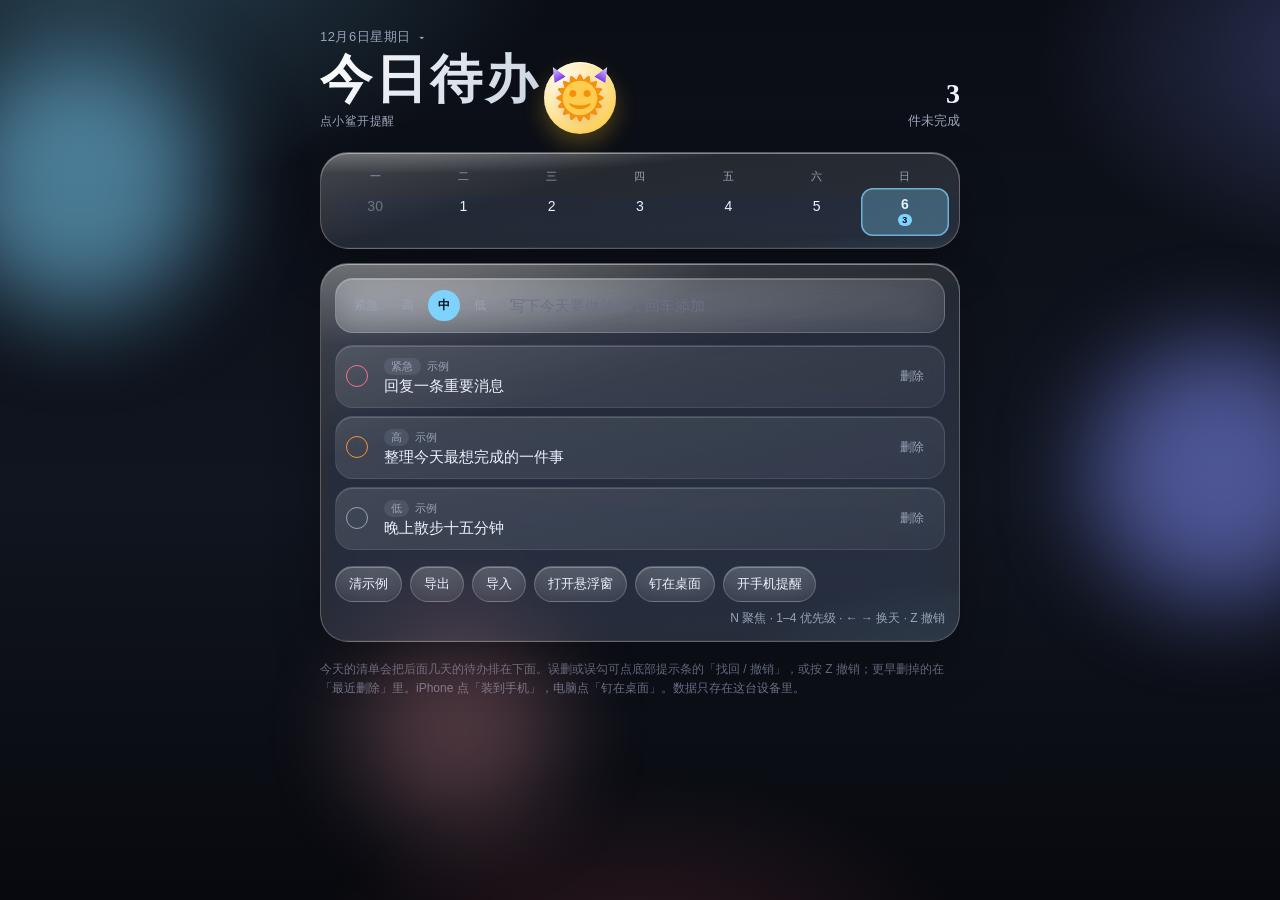
==== index.html @ f8269da3 "Keep the permission how-to alert on the remind button only. Tapping the pet should hop and cheer eve" ====
<!DOCTYPE html>
<html lang="zh-CN">
<head>
  <meta charset="UTF-8" />
  <meta name="viewport" content="width=device-width, initial-scale=1, viewport-fit=cover" />
  <meta name="theme-color" content="#0b0d12" />
  <meta name="color-scheme" content="dark" />
  <meta name="mobile-web-app-capable" content="yes" />
  <meta name="apple-mobile-web-app-capable" content="yes" />
  <meta name="apple-mobile-web-app-status-bar-style" content="black-translucent" />
  <meta name="apple-mobile-web-app-title" content="今日待办" />
  <title>今日待办</title>
  <link rel="manifest" href="manifest.json" />
  <link rel="icon" href="icon.svg" type="image/svg+xml" />
  <link rel="icon" href="icons/icon-192.png" type="image/png" sizes="192x192" />
  <link rel="apple-touch-icon" href="apple-touch-icon.png" sizes="180x180" />
  <link rel="stylesheet" href="styles.css" />
</head>
<body class="app">
  <svg class="lg-defs" aria-hidden="true" focusable="false">
    <filter id="liquid-glass" x="-10%" y="-10%" width="120%" height="120%" color-interpolation-filters="sRGB">
      <feGaussianBlur in="SourceGraphic" stdDeviation="1.1" result="blur" />
      <feTurbulence type="fractalNoise" baseFrequency="0.011 0.016" numOctaves="2" seed="4" result="noise" />
      <feDisplacementMap in="blur" in2="noise" scale="14" xChannelSelector="R" yChannelSelector="G" />
    </filter>
  </svg>
  <div class="orb orb-a"></div>
  <div class="orb orb-b"></div>
  <div class="orb orb-c"></div>
  <main class="app-wrap">
    <header class="hero">
      <div>
        <div class="kicker-row">
          <button type="button" class="kicker-btn" id="date-toggle" aria-expanded="true" aria-controls="cal-panel">
            <span id="date-line"></span>
            <span class="cal-chevron" aria-hidden="true">▾</span>
          </button>
          <button type="button" class="btn jump-today" id="jump-today" hidden>回到今天</button>
        </div>
        <div class="hero-brand">
          <h1>今日待办</h1>
          <div class="pet-line" id="pet-line"></div>
          <button type="button" class="lantern" id="lantern" data-mood="idle" aria-label="提醒小鲨">
            <span class="lantern-say" id="lantern-say" hidden></span>
            <span class="pet-orb" aria-hidden="true">
              <span class="pet-fin pet-fin-l"></span>
              <span class="pet-fin pet-fin-r"></span>
              <img class="lantern-img" id="lantern-img" src="icons/pet-idle.svg" width="48" height="48" alt="" />
            </span>
          </button>
        </div>
      </div>
      <div class="stat">
        <b id="count">0</b>
        <span id="stat-label">件未完成</span>
        <small class="overdue-hint" id="overdue-hint" hidden></small>
      </div>
    </header>

    <section class="cal-panel glass" id="cal-panel">
      <div class="cal-head" id="cal-head">
        <button type="button" class="cal-nav-btn" id="cal-prev" aria-label="上个月">‹</button>
        <button type="button" class="cal-title" id="cal-title"></button>
        <button type="button" class="cal-nav-btn" id="cal-next" aria-label="下个月">›</button>
      </div>
      <div class="cal-dows" id="cal-dows"></div>
      <div class="cal-grid" id="cal-grid"></div>
    </section>

    <section class="panel glass">
      <form class="add-row" id="add-form" autocomplete="off">
        <div class="prios" id="prios"></div>
        <input id="title-input" class="title-input" name="title" maxlength="120" enterkeyhint="done" autocapitalize="sentences" placeholder="写下今天要做的事，回车添加" />
      </form>
      <div class="list" id="list"></div>
      <div class="trash-box" id="trash-box" hidden></div>
      <div class="toolbar">
        <button type="button" class="btn" id="clear-samples" hidden>清示例</button>
        <button type="button" class="btn" id="trash-btn" hidden>最近删除</button>
        <button type="button" class="btn" id="export-btn">导出</button>
        <button type="button" class="btn" id="import-btn">导入</button>
        <input type="file" id="import-file" accept="application/json,.json" hidden />
        <button type="button" class="btn" id="overlay-btn">打开悬浮窗</button>
        <button type="button" class="btn" id="pin-btn">钉在桌面</button>
        <button type="button" class="btn" id="remind-btn">开手机提醒</button>
        <button type="button" class="btn" id="install-btn" hidden>装到手机</button>
        <span class="hint">N 聚焦 · 1–4 优先级 · ← → 换天 · Z 撤销</span>
      </div>
      <aside class="pin-help" id="pin-help" hidden>
        <div class="sec-label" id="pin-help-title">做成桌面小应用</div>
        <div id="pin-ios" hidden>
          <p>用 Safari 打开本页，就能装到 iPhone / iPad 主屏幕，之后像独立 App 一样用：没有地址栏，图标是今日待办，数据还在这台手机里。</p>
          <ol>
            <li>用 <b>Safari</b> 打开（不要用微信、钉钉里的内置浏览器）。</li>
            <li>点底部分享按钮 <b>□↑</b>。</li>
            <li>下滑找到 <b>添加到主屏幕</b>，名称保持「今日待办」，点添加。</li>
            <li>回主屏幕点新图标即可。以后改事项都在这个图标里，不必再打开浏览器。</li>
            <li>装好后再点「开手机提醒」，允许通知。小鲨会在傍晚、夜里或有逾期时催你，主屏幕图标也会标未完成件数。</li>
          </ol>
          <p>这不是 App Store 上架的原生应用。上架需要苹果开发者账号和 Xcode 打包，目前这套网页装到主屏幕已经能日常使用。</p>
        </div>
        <p id="pin-desk-lead">网页开出来的小窗去不掉系统白底和标题栏。Mac 要无边框、浮在最前，请用下面的悬浮窗应用。</p>
        <div id="pin-mac">
          <ol>
            <li><b>无边框悬浮窗：</b>下载 <a href="macos/JinriOverlay.zip">今日待办悬浮窗.app</a>（zip），解压后拖到「应用程序」或桌面，再拖进程序坞。不需要装 Chrome。这是系统窗口，没有红绿灯和浅色底框，并默认浮在其他软件上面。之前下过旧版的请删掉重下：旧版顶上有标题栏，新版顶上只有一排「置顶 导出 导入 关闭」。</li>
            <li>第一次打开若被系统拦下：macOS 15 及以上去「系统设置 → 隐私与安全性」，最下面点「仍要打开」；更早的系统按住 Control 点图标 →「打开」。</li>
            <li>退出：点窗上的「关闭」，或程序坞图标右键退出。按住顶部手柄或标题可拖动。取消置顶后再点一次「置顶」可重新钉住。</li>
            <li>这份清单存在本机悬浮窗里。若要和网页主页同一份：主页点「导出」，再在悬浮窗点「导入」。</li>
            <li>Chrome 安装为应用、或用下面命令，仍会带系统标题栏，只能当备用。</li>
          </ol>
        </div>
        <div id="pin-win">
          <ol>
            <li>点「打开悬浮窗」可先弹出小窗。</li>
            <li>或按 <code>Win + R</code>，粘贴下面命令，开成没有地址栏的应用窗。</li>
            <li>要一直置顶：安装 <a href="https://learn.microsoft.com/windows/powertoys/" target="_blank" rel="noreferrer">PowerToys</a>，点小窗后按 <code>Ctrl</code> + <code>Win</code> + <code>T</code>。</li>
          </ol>
        </div>
        <div class="pin-cmd">
          <code id="pin-cmd-text"></code>
          <button type="button" class="btn" id="pin-copy">复制命令</button>
        </div>
      </aside>
    </section>
    <p class="foot">今天的清单会把后面几天的待办排在下面。误删或误勾可点底部提示条的「找回 / 撤销」，或按 Z 撤销；更早删掉的在「最近删除」里。iPhone 点「装到手机」，电脑点「钉在桌面」。数据只存在这台设备里。</p>
  </main>
  <div class="toast" id="toast" hidden>
    <span id="toast-text"></span>
    <button type="button" class="btn" id="toast-undo">撤销</button>
  </div>
  <script src="app.js"></script>
  <script>
    const { PRIORITIES, WEEKDAYS } = Jinri;
    let addPriority = "medium";
    const savedView = sessionStorage.getItem("jinri-view-date");
    let viewDate = Jinri.isDateStr(savedView) ? savedView : Jinri.shanghaiDateStr();
    let cal = Jinri.yearMonth(viewDate);
    let calOpen = sessionStorage.getItem("jinri-cal-open") === "1";
    let trashOpen = false;
    let lastUndo = null;
    let toastTimer = 0;

    function prioButtons(root, current, onPick) {
      root.innerHTML = PRIORITIES.map((p) =>
        `<button type="button" class="prio-btn${p.id === current ? " on" : ""}" data-p="${p.id}">${p.label}</button>`
      ).join("");
      root.querySelectorAll(".prio-btn").forEach((btn) => {
        btn.addEventListener("click", () => onPick(btn.dataset.p));
      });
    }

    function escapeAttr(s) {
      return String(s).replace(/&/g, "&amp;").replace(/"/g, "&quot;").replace(/</g, "&lt;");
    }

    function emptyMsg(day, today) {
      if (day > today) return "这天还没事";
      if (day === today) return "今天很轻，先写下一件小事。";
      return "这天没有待办";
    }

    function itemHtml(t, showDate) {
      const dateTag = showDate ? `<span>${Jinri.formatShortDate(t.date)}</span>` : "";
      const extra = showDate && !t.done ? " overdue" : "";
      return `
        <article class="item${t.done ? " done" : ""}${extra}" data-p="${t.priority}" data-id="${t.id}">
          <button class="check" type="button" aria-label="完成" data-act="toggle">
            <svg viewBox="0 0 12 12" fill="none"><path d="M2 6.2l2.6 2.6L10 3.2" stroke="currentColor" stroke-width="1.8" stroke-linecap="round"/></svg>
          </button>
          <div class="mid">
            <div class="meta">
              <span class="tag">${Jinri.priorityLabel(t.priority)}</span>
              ${dateTag}
              ${t.sample ? `<span>示例</span>` : ""}
            </div>
            <input class="title" value="${escapeAttr(t.title)}" maxlength="120" ${t.done ? "readonly" : ""} />
          </div>
          <div class="side">
            <button class="ghost" type="button" data-act="del">删除</button>
          </div>
        </article>
      `;
    }

    function dayButton(cell, today, marks) {
      const mark = marks[cell.date];
      const cls = [
        "cal-day",
        cell.outside ? "out" : "",
        cell.date === today ? "today" : "",
        cell.date === viewDate ? "sel" : "",
      ].filter(Boolean).join(" ");
      let markHtml = `<span class="cal-mark" aria-hidden="true"></span>`;
      if (mark) {
        const n = mark.open || mark.total;
        markHtml = `<span class="cal-mark on${mark.open ? " open" : ""}">${n > 1 ? n : ""}</span>`;
      }
      return `<button type="button" class="${cls}" data-date="${cell.date}" aria-label="${cell.date}" aria-current="${cell.date === viewDate ? "date" : "false"}"><span class="cal-num">${cell.day}</span>${markHtml}</button>`;
    }

    function renderCalendar() {
      const today = Jinri.shanghaiDateStr();
      const marks = Jinri.taskMarks();
      document.getElementById("cal-head").hidden = !calOpen;
      document.getElementById("cal-title").textContent = Jinri.formatMonthTitle(cal.y, cal.m);
      document.getElementById("cal-dows").innerHTML = WEEKDAYS.map((w) => `<div class="cal-dow">${w}</div>`).join("");
      const cells = calOpen ? Jinri.monthCells(cal.y, cal.m) : Jinri.weekCells(viewDate);
      const grid = document.getElementById("cal-grid");
      grid.classList.toggle("week", !calOpen);
      grid.innerHTML = cells.map((cell) => dayButton(cell, today, marks)).join("");
    }

    function render() {
      const today = Jinri.shanghaiDateStr();
      const isToday = viewDate === today;
      document.getElementById("date-line").textContent = Jinri.formatHeaderDate(viewDate);
      document.getElementById("count").textContent = Jinri.unfinishedOnDate(viewDate);
      document.getElementById("jump-today").hidden = isToday;
      const overdueN = isToday ? Jinri.overdueTodos().length : 0;
      const hint = document.getElementById("overdue-hint");
      hint.hidden = !overdueN;
      hint.textContent = overdueN ? "另有" + overdueN + "件逾期" : "";
      document.getElementById("date-toggle").setAttribute("aria-expanded", calOpen ? "true" : "false");
      document.getElementById("date-toggle").classList.toggle("open", calOpen);
      document.getElementById("title-input").placeholder = isToday
        ? "写下今天要做的事，回车添加"
        : "写下这天要做的事，回车添加";
      prioButtons(document.getElementById("prios"), addPriority, (p) => {
        addPriority = p;
        render();
      });
      renderCalendar();

      const dayItems = Jinri.todosOnDate(viewDate, true);
      const overdue = isToday ? Jinri.overdueTodos() : [];
      const later = isToday ? Jinri.upcomingGroups() : [];
      const list = document.getElementById("list");
      let html = "";
      if (overdue.length) {
        html += `<div class="sec-label warn">逾期</div>`;
        html += overdue.map((t) => itemHtml(t, true)).join("");
        if (dayItems.length || later.length) html += `<div class="sec-label">今天</div>`;
      }
      if (!dayItems.length) {
        if (!overdue.length && !later.length) html += `<div class="empty">${emptyMsg(viewDate, today)}</div>`;
      } else {
        html += dayItems.map((t) => itemHtml(t, false)).join("");
      }
      if (later.length) {
        html += `<div class="sec-label">陆续</div>`;
        later.forEach((group) => {
          html += `<button type="button" class="sec-date" data-jump="${group.date}">${Jinri.formatShortDate(group.date)}</button>`;
          html += group.items.map((t) => itemHtml(t, false)).join("");
        });
      }
      list.innerHTML = html;
      document.getElementById("clear-samples").hidden = !Jinri.hasSamples();
      renderTrash();
      renderLantern();
    }

    function renderTrash() {
      const items = Jinri.trashList();
      document.getElementById("trash-btn").hidden = !items.length;
      const box = document.getElementById("trash-box");
      box.hidden = !trashOpen || !items.length;
      if (box.hidden) return;
      box.innerHTML = `<div class="sec-label">最近删除</div>` + items.map((t) => `
        <article class="item trash-item" data-id="${t.id}">
          <div class="mid">
            <div class="meta">
              <span class="tag">${Jinri.priorityLabel(t.priority)}</span>
              <span>${Jinri.formatShortDate(t.date)}</span>
            </div>
            <div class="title">${escapeAttr(t.title)}</div>
          </div>
          <div class="side">
            <button class="ghost" type="button" data-act="restore">恢复</button>
          </div>
        </article>
      `).join("");
    }

    function showUndo(kind, payload, message) {
      lastUndo = { kind, payload };
      const toast = document.getElementById("toast");
      document.getElementById("toast-text").textContent = message;
      document.getElementById("toast-undo").textContent = kind === "delete" ? "找回" : "撤销";
      toast.hidden = false;
      armToast();
    }

    function armToast() {
      clearTimeout(toastTimer);
      toastTimer = setTimeout(() => { document.getElementById("toast").hidden = true; }, 15000);
    }

    function runUndo() {
      if (!lastUndo) return;
      if (lastUndo.kind === "delete") Jinri.restoreTodo(lastUndo.payload);
      if (lastUndo.kind === "toggle") Jinri.toggleTodo(lastUndo.payload);
      lastUndo = null;
      document.getElementById("toast").hidden = true;
      render();
    }

    let pokeUntil = 0;

    function renderLantern() {
      const pet = Jinri.petSpeech();
      const el = document.getElementById("lantern");
      const say = document.getElementById("lantern-say");
      const poking = Date.now() < pokeUntil;
      el.dataset.mood = poking ? "poke" : pet.mood;
      const img = document.getElementById("lantern-img");
      const next = Jinri.petFaceSrc(poking ? "poke" : pet.mood);
      if (img.getAttribute("src") !== next) img.src = next;
      const show = poking || pet.mood === "dusk" || pet.mood === "night" || pet.mood === "overdue";
      say.hidden = !show;
      say.textContent = poking ? "加油！" : pet.text;
      el.setAttribute("aria-label", pet.speech);
      const line = document.getElementById("pet-line");
      const on = Jinri.remindOn();
      const bits = [];
      if (pet.streak) bits.push("连续" + pet.streak + "天");
      bits.push(on ? "小鲨会催手机" : "点小鲨开提醒");
      line.textContent = bits.join(" · ");
      document.getElementById("remind-btn").textContent = on ? "已开提醒" : "开手机提醒";
      syncAppBadge(pet);
      maybeSendNag();
    }

    function badgeCount() {
      return Jinri.nowUnfinishedCount() + Jinri.overdueTodos().length;
    }

    function syncAppBadge(pet) {
      if (!navigator.setAppBadge) return;
      const n = pet && pet.mood === "done" ? 0 : badgeCount();
      if (n > 0) navigator.setAppBadge(n);
      else if (navigator.clearAppBadge) navigator.clearAppBadge();
    }

    function maybeSendNag() {
      const payload = Jinri.maybeNag();
      if (!payload) return;
      if (navigator.serviceWorker && navigator.serviceWorker.controller) {
        navigator.serviceWorker.controller.postMessage(payload);
      } else if (typeof Notification !== "undefined" && Notification.permission === "granted") {
        try { new Notification(payload.title, { body: payload.body, tag: "jinri-pet" }); } catch (e) {}
      }
    }

    let remindPrompted = false;

    async function enablePetRemind(force) {
      if (typeof Notification === "undefined") {
        if (force) alert("这台设备不支持系统通知。小鲨仍会在页面里催你。");
        return;
      }
      let perm = Notification.permission;
      if (perm === "denied") {
        Jinri.setRemindOn(false);
        if (force) alert("没打开通知。请用 Safari 把本页装到主屏幕，再允许通知。小鲨在页面里还是会说话。");
        renderLantern();
        return;
      }
      if (perm !== "granted") {
        if (remindPrompted && !force) {
          renderLantern();
          return;
        }
        remindPrompted = true;
        perm = await Notification.requestPermission();
      }
      Jinri.setRemindOn(perm === "granted");
      if (perm !== "granted" && force) {
        alert("没打开通知。请用 Safari 把本页装到主屏幕，再允许通知。小鲨在页面里还是会说话。");
      }
      renderLantern();
    }

    function selectDate(date) {
      if (!Jinri.isDateStr(date)) return;
      viewDate = date;
      cal = Jinri.yearMonth(date);
      sessionStorage.setItem("jinri-view-date", viewDate);
      render();
    }

    function jumpToday() {
      selectDate(Jinri.shanghaiDateStr());
    }

    document.getElementById("date-toggle").addEventListener("click", () => {
      calOpen = !calOpen;
      sessionStorage.setItem("jinri-cal-open", calOpen ? "1" : "0");
      render();
    });
    document.getElementById("jump-today").addEventListener("click", jumpToday);
    document.getElementById("lantern").addEventListener("click", () => {
      const pet = Jinri.petSpeech();
      const el = document.getElementById("lantern");
      const say = document.getElementById("lantern-say");
      pokeUntil = Date.now() + 700;
      el.classList.add("is-poke");
      el.dataset.mood = "poke";
      document.getElementById("lantern-img").src = Jinri.petFaceSrc("poke");
      say.hidden = false;
      say.textContent = pet.mood === "done" ? pet.speech : "加油！";
      setTimeout(() => {
        el.classList.remove("is-poke");
        if (Date.now() >= pokeUntil) renderLantern();
      }, 700);
      if (pet.mood === "overdue" || pet.mood === "night" || pet.mood === "dusk") jumpToday();
      if (!Jinri.remindOn() && !remindPrompted) enablePetRemind();
    });
    document.getElementById("remind-btn").addEventListener("click", () => enablePetRemind(true));
    document.getElementById("cal-prev").addEventListener("click", () => {
      cal = Jinri.addMonths(cal.y, cal.m, -1);
      render();
    });
    document.getElementById("cal-next").addEventListener("click", () => {
      cal = Jinri.addMonths(cal.y, cal.m, 1);
      render();
    });
    document.getElementById("cal-title").addEventListener("click", () => {
      cal = Jinri.yearMonth(Jinri.shanghaiDateStr());
      render();
    });
    let touchX = null;
    const calPanel = document.getElementById("cal-panel");
    calPanel.addEventListener("touchstart", (e) => {
      touchX = e.changedTouches[0].clientX;
    }, { passive: true });
    calPanel.addEventListener("touchend", (e) => {
      if (touchX == null) return;
      const dx = e.changedTouches[0].clientX - touchX;
      touchX = null;
      if (Math.abs(dx) < 56) return;
      if (calOpen) {
        cal = Jinri.addMonths(cal.y, cal.m, dx < 0 ? 1 : -1);
        render();
      } else {
        selectDate(Jinri.addDays(viewDate, dx < 0 ? 7 : -7));
      }
    }, { passive: true });
    document.getElementById("cal-grid").addEventListener("click", (e) => {
      const btn = e.target.closest("[data-date]");
      if (btn) selectDate(btn.dataset.date);
    });

    document.getElementById("add-form").addEventListener("submit", (e) => {
      e.preventDefault();
      const input = document.getElementById("title-input");
      Jinri.addTodo(input.value, addPriority, viewDate);
      input.value = "";
      render();
    });

    document.getElementById("list").addEventListener("click", (e) => {
      const jump = e.target.closest("[data-jump]");
      if (jump) { selectDate(jump.dataset.jump); return; }
      const item = e.target.closest(".item");
      if (!item) return;
      const act = e.target.closest("[data-act]")?.dataset.act;
      if (act === "toggle") {
        const title = item.querySelector(".title")?.value || "";
        const turningDone = !item.classList.contains("done");
        Jinri.toggleTodo(item.dataset.id);
        if (turningDone) showUndo("toggle", item.dataset.id, "已完成「" + title + "」");
        render();
      }
      if (act === "del") {
        const title = item.querySelector(".title")?.value || "";
        Jinri.deleteTodo(item.dataset.id);
        showUndo("delete", item.dataset.id, "已删除「" + title + "」");
        render();
      }
    });
    document.getElementById("trash-box").addEventListener("click", (e) => {
      const item = e.target.closest(".item");
      if (!item) return;
      if (e.target.closest("[data-act]")?.dataset.act === "restore") {
        Jinri.restoreTodo(item.dataset.id);
        render();
      }
    });
    document.getElementById("trash-btn").addEventListener("click", () => {
      trashOpen = !trashOpen;
      renderTrash();
    });
    document.getElementById("toast-undo").addEventListener("click", runUndo);
    // 鼠标停在提示条上时不自动收起，移开后再重新计时。
    document.getElementById("toast").addEventListener("mouseenter", () => clearTimeout(toastTimer));
    document.getElementById("toast").addEventListener("mouseleave", armToast);

    document.getElementById("list").addEventListener("change", (e) => {
      if (!e.target.classList.contains("title")) return;
      const item = e.target.closest(".item");
      Jinri.editTitle(item.dataset.id, e.target.value);
      render();
    });

    document.getElementById("list").addEventListener("keydown", (e) => {
      if (e.target.classList.contains("title") && e.key === "Enter") {
        e.preventDefault();
        e.target.blur();
      }
    });

    document.getElementById("clear-samples").addEventListener("click", () => {
      Jinri.clearSamples();
      render();
    });

    document.getElementById("export-btn").addEventListener("click", () => {
      const blob = new Blob([Jinri.exportJson()], { type: "application/json" });
      const a = document.createElement("a");
      a.href = URL.createObjectURL(blob);
      a.download = "jinri-todos-" + Jinri.shanghaiDateStr() + ".json";
      a.click();
      URL.revokeObjectURL(a.href);
    });

    let overlayWin = null;
    async function openOverlayWindow() {
      if (window.documentPictureInPicture && documentPictureInPicture.window) return;
      if (overlayWin && !overlayWin.closed) {
        overlayWin.focus();
        return;
      }
      const url = new URL("overlay.html", location.href).href;
      if (window.documentPictureInPicture) {
        try {
          const pip = await documentPictureInPicture.requestWindow({ width: 400, height: 580 });
          pip.document.title = "今日待办";
          pip.document.documentElement.style.height = "100%";
          pip.document.body.style.cssText = "margin:0;height:100%;background:#0b0d12;overflow:hidden";
          const frame = pip.document.createElement("iframe");
          frame.src = url;
          frame.setAttribute("style", "border:0;width:100%;height:100%;display:block;background:#0b0d12");
          pip.document.body.appendChild(frame);
          return;
        } catch (err) {
          console.warn(err);
        }
      }
      overlayWin = window.open(
        url,
        "jinri-overlay",
        "popup=yes,width=400,height=580,left=72,top=72,resizable=yes,scrollbars=yes"
      );
      if (!overlayWin) {
        alert("浏览器拦住了小窗。请允许本站弹出窗口，或用 Chrome / Edge 再试。");
        return;
      }
      overlayWin.focus();
    }
    document.getElementById("overlay-btn").addEventListener("click", () => {
      openOverlayWindow();
    });
    const pinHelp = document.getElementById("pin-help");
    const pinCmd = document.getElementById("pin-cmd-text");
    const overlayUrl = new URL("overlay.html", location.href).href;
    const ua = navigator.userAgent || "";
    const isIOS = /iPhone|iPad|iPod/.test(ua) || (navigator.platform === "MacIntel" && navigator.maxTouchPoints > 1);
    const isMac = /Mac/.test(navigator.platform + ua) && !isIOS;
    const isStandalone = window.matchMedia("(display-mode: standalone)").matches || !!navigator.standalone;
    if (isIOS) document.body.classList.add("is-ios");
    if (isStandalone) document.body.classList.add("is-standalone");
    document.getElementById("overlay-btn").hidden = isIOS;
    document.getElementById("pin-btn").hidden = isIOS;
    document.getElementById("install-btn").hidden = !isIOS || isStandalone;
    document.getElementById("pin-ios").hidden = !isIOS;
    document.getElementById("pin-desk-lead").hidden = isIOS;
    document.getElementById("pin-mac").hidden = !isMac;
    document.getElementById("pin-win").hidden = isIOS || isMac;
    document.querySelector(".pin-cmd").hidden = isIOS;
    document.getElementById("pin-help-title").textContent = isIOS ? "装到 iPhone 主屏幕" : "做成桌面小应用";
    pinCmd.textContent = isMac
      ? "\"/Applications/Google Chrome.app/Contents/MacOS/Google Chrome\" --app=\"" + overlayUrl + "\""
      : "chrome --app=" + overlayUrl;
    function toggleHelp() {
      pinHelp.hidden = !pinHelp.hidden;
    }
    document.getElementById("pin-btn").addEventListener("click", toggleHelp);
    document.getElementById("install-btn").addEventListener("click", toggleHelp);
    document.getElementById("pin-copy").addEventListener("click", async () => {
      const text = pinCmd.textContent;
      try {
        await navigator.clipboard.writeText(text);
        document.getElementById("pin-copy").textContent = "已复制";
        setTimeout(() => { document.getElementById("pin-copy").textContent = "复制命令"; }, 1600);
      } catch {
        prompt("复制这行：", text);
      }
    });

    document.getElementById("import-btn").addEventListener("click", () => {
      document.getElementById("import-file").click();
    });
    document.getElementById("import-file").addEventListener("change", async (e) => {
      const file = e.target.files[0];
      if (!file) return;
      try {
        Jinri.importJson(await file.text());
        render();
      } catch {
        alert("导入失败，请检查 JSON 文件。");
      }
      e.target.value = "";
    });

    document.addEventListener("keydown", (e) => {
      const tag = (e.target.tagName || "").toLowerCase();
      const typing = tag === "input" || tag === "textarea";
      if (e.key === "n" && !typing) {
        e.preventDefault();
        document.getElementById("title-input").focus();
      }
      if (["1", "2", "3", "4"].includes(e.key) && !typing) {
        addPriority = PRIORITIES[Number(e.key) - 1].id;
        render();
      }
      if ((e.key === "ArrowLeft" || e.key === "ArrowRight") && !typing) {
        e.preventDefault();
        selectDate(Jinri.addDays(viewDate, e.key === "ArrowRight" ? 1 : -1));
      }
      if ((e.key === "z" || e.key === "Z") && !typing && !e.ctrlKey && !e.metaKey) {
        e.preventDefault();
        runUndo();
      }
    });

    window.addEventListener("storage", (e) => {
      if (e.key === Jinri.STORAGE_KEY) render();
    });
    render();
    setInterval(renderLantern, 60000);
    document.addEventListener("visibilitychange", () => {
      if (document.visibilityState === "visible") renderLantern();
    });
    if ("serviceWorker" in navigator) {
      navigator.serviceWorker.register("./sw.js");
    }
  </script>
</body>
</html>
---- styles.css ----
:root {
  --bg: #07080c;
  --bg-2: #10131b;
  --ink: #eef2ff;
  --muted: #9aa3b8;
  --glass: rgba(255, 255, 255, 0.07);
  --glass-2: rgba(255, 255, 255, 0.06);
  --glass-tint: rgba(186, 214, 255, 0.07);
  --line: rgba(255, 255, 255, 0.22);
  --urgent: #fb7185;
  --high: #fb923c;
  --medium: #7dd3fc;
  --low: #94a3b8;
  --ok: #34d399;
  --shadow: 0 20px 48px rgba(0, 0, 0, 0.28);
  --radius: 28px;
  --lg-blur: 32px;
  --lg-sat: 1.85;
  --font: "Iowan Old Style", "Palatino Linotype", Palatino, "Songti SC", "Source Han Serif SC", "Noto Serif SC", serif;
  --ui: "Avenir Next", "PingFang SC", "Hiragino Sans GB", "Noto Sans SC", "Microsoft YaHei", sans-serif;
  --heiti: "PingFang SC", "Hiragino Sans GB", "Heiti SC", "STHeiti", "Source Han Sans SC", "Noto Sans SC", "Microsoft YaHei", sans-serif;
}

* { box-sizing: border-box; }
html, body { margin: 0; padding: 0; }
html { -webkit-text-size-adjust: 100%; }
button, input { font: inherit; }
button, a, .cal-day, .prio-btn, .check { -webkit-tap-highlight-color: transparent; }

body.app {
  min-height: 100dvh;
  min-height: 100svh;
  color: var(--ink);
  font-family: var(--ui);
  padding-top: env(safe-area-inset-top);
  padding-left: env(safe-area-inset-left);
  padding-right: env(safe-area-inset-right);
  background:
    radial-gradient(900px 500px at 8% -8%, rgba(125, 211, 252, 0.28), transparent 52%),
    radial-gradient(720px 440px at 108% 6%, rgba(129, 140, 248, 0.3), transparent 48%),
    radial-gradient(640px 380px at 50% 108%, rgba(251, 113, 133, 0.16), transparent 52%),
    linear-gradient(180deg, #0a0d14, #10151f 55%, #08090e);
}

.app-wrap {
  width: min(640px, calc(100% - 28px));
  margin: 0 auto;
  padding: 28px 0 calc(80px + env(safe-area-inset-bottom));
}

.orb {
  position: fixed;
  inset: auto;
  width: 260px;
  height: 260px;
  border-radius: 50%;
  filter: blur(48px);
  pointer-events: none;
  z-index: 0;
  opacity: 0.55;
}
.orb-a { top: 6%; left: -50px; background: #7dd3fc; }
.orb-b { top: 38%; right: -70px; background: #818cf8; }
.orb-c { bottom: 8%; left: 28%; width: 200px; height: 200px; background: #fda4af; opacity: 0.28; }

.lg-defs {
  position: absolute;
  width: 0;
  height: 0;
  overflow: hidden;
}

.glass {
  position: relative;
  z-index: 1;
  overflow: hidden;
  isolation: isolate;
  background:
    linear-gradient(165deg, rgba(255, 255, 255, 0.18) 0%, rgba(255, 255, 255, 0.04) 36%, var(--glass-tint) 100%),
    var(--glass);
  border: 1px solid var(--line);
  box-shadow:
    inset 0 1px 0 rgba(255, 255, 255, 0.42),
    inset 0 -1px 0 rgba(255, 255, 255, 0.05),
    var(--shadow);
  backdrop-filter: blur(var(--lg-blur)) saturate(var(--lg-sat));
  -webkit-backdrop-filter: blur(var(--lg-blur)) saturate(var(--lg-sat));
}
.glass::before {
  content: "";
  position: absolute;
  inset: 0;
  border-radius: inherit;
  pointer-events: none;
  background:
    radial-gradient(120% 70% at 12% -10%, rgba(255, 255, 255, 0.34), transparent 46%),
    radial-gradient(70% 50% at 100% 110%, rgba(125, 211, 252, 0.1), transparent 55%);
}
@supports (backdrop-filter: url(#liquid-glass)) {
  .glass {
    backdrop-filter: blur(22px) saturate(var(--lg-sat)) url(#liquid-glass);
  }
}

.hero {
  display: flex;
  align-items: flex-end;
  justify-content: space-between;
  gap: 16px;
  margin-bottom: 22px;
}
.kicker-row {
  display: flex;
  align-items: center;
  gap: 10px;
  flex-wrap: wrap;
}
.kicker-btn {
  border: 0;
  background: transparent;
  color: var(--muted);
  padding: 0;
  cursor: pointer;
  font-size: 13px;
  letter-spacing: 0.04em;
  display: inline-flex;
  align-items: center;
  gap: 8px;
}
.kicker-btn:hover { color: var(--ink); }
.cal-chevron {
  letter-spacing: 0;
  font-size: 11px;
  transition: transform .18s ease;
}
.kicker-btn.open .cal-chevron { transform: rotate(180deg); }
.jump-today {
  letter-spacing: 0;
  padding: 6px 11px;
  font-size: 12px;
}
.hero-brand {
  position: relative;
  display: inline-block;
  padding-right: 72px;
}
.pet-line {
  margin-top: 6px;
  color: var(--muted);
  font-size: 12px;
  letter-spacing: 0.04em;
}
h1 {
  font-family: var(--heiti);
  font-weight: 800;
  font-size: clamp(34px, 8vw, 52px);
  margin: 6px 0 0;
  letter-spacing: 0.06em;
  line-height: 1.05;
  background: linear-gradient(120deg, #f8fafc 10%, #e2e8f0 48%, #cbd5e1);
  -webkit-background-clip: text;
  background-clip: text;
  color: transparent;
}
.stat {
  text-align: right;
  color: var(--muted);
  font-size: 13px;
}
.stat b {
  display: block;
  color: var(--ink);
  font-size: 28px;
  font-family: var(--font);
  line-height: 1;
  margin-bottom: 4px;
}
.overdue-hint {
  display: block;
  margin-top: 4px;
  color: var(--urgent);
  font-size: 11px;
}

.lantern {
  position: absolute;
  right: -4px;
  bottom: -6px;
  width: 72px;
  height: 76px;
  padding: 0;
  border: 0;
  background: transparent;
  cursor: pointer;
  z-index: 0;
}
.pet-orb {
  position: relative;
  display: flex;
  align-items: center;
  justify-content: center;
  width: 72px;
  height: 72px;
  border-radius: 50%;
  background:
    radial-gradient(circle at 32% 28%, #fffdf6 0%, #ffe8a3 46%, #fbbf24 100%);
  box-shadow:
    0 10px 22px rgba(251, 191, 36, 0.28),
    inset 0 1px 0 rgba(255, 255, 255, 0.75);
  animation: pet-bounce 2.8s ease-in-out infinite;
}
.pet-fin {
  position: absolute;
  top: 4px;
  width: 13px;
  height: 15px;
  background: linear-gradient(180deg, #ddd6fe, #7c3aed);
  clip-path: polygon(50% 0, 100% 100%, 0 100%);
  z-index: 0;
}
.pet-fin-l { left: 6px; transform: rotate(-30deg); }
.pet-fin-r { right: 6px; transform: rotate(30deg); }
.lantern-img {
  position: relative;
  z-index: 1;
  width: 48px;
  height: 48px;
  display: block;
  object-fit: contain;
  filter: drop-shadow(0 2px 4px rgba(120, 53, 15, 0.18));
}
.lantern-say {
  position: absolute;
  top: -18px;
  right: 10px;
  white-space: nowrap;
  font-size: 11px;
  font-family: var(--heiti);
  color: #fff7ed;
  background: rgba(251, 113, 133, 0.92);
  border-radius: 999px;
  padding: 3px 8px;
  pointer-events: none;
  box-shadow: 0 6px 16px rgba(0,0,0,0.25);
}
.lantern[data-mood="dusk"] .pet-orb {
  background: radial-gradient(circle at 32% 28%, #fff7ed 0%, #fdba74 58%, #fb923c 100%);
  animation-duration: 2.2s;
}
.lantern[data-mood="night"] .pet-orb {
  background: radial-gradient(circle at 32% 28%, #eef2ff 0%, #c4b5fd 55%, #818cf8 100%);
  box-shadow: 0 10px 22px rgba(129, 140, 248, 0.32), inset 0 1px 0 rgba(255, 255, 255, 0.7);
}
.lantern[data-mood="overdue"] .pet-orb {
  background: radial-gradient(circle at 32% 28%, #fff1f2 0%, #fda4af 55%, #fb7185 100%);
  animation: pet-bounce 1.4s ease-in-out infinite, lantern-alert 1.5s ease-in-out infinite;
}
.lantern[data-mood="done"] .pet-orb {
  background: radial-gradient(circle at 32% 28%, #ecfdf5 0%, #6ee7b7 55%, #34d399 100%);
  animation-duration: 3.6s;
}
.lantern[data-mood="poke"] .pet-orb,
.lantern.is-poke .pet-orb {
  background: radial-gradient(circle at 32% 28%, #fff7ed 0%, #fde68a 50%, #f59e0b 100%);
  animation: pet-hop 0.5s ease;
}
.lantern[data-mood="done"] .lantern-say { background: rgba(52, 211, 153, 0.9); color: #052e1c; }
.lantern[data-mood="night"] .lantern-say,
.lantern[data-mood="overdue"] .lantern-say { animation: lantern-pop 1.8s ease-in-out infinite; }

@keyframes pet-bounce {
  0%, 100% { transform: translateY(0); }
  50% { transform: translateY(-6px); }
}
@keyframes pet-hop {
  0%, 100% { transform: translateY(0) scale(1); }
  35% { transform: translateY(-11px) scale(1.08); }
}
@keyframes lantern-sway {
  0%, 100% { transform: rotate(-6deg); }
  50% { transform: rotate(7deg); }
}
@keyframes lantern-breathe {
  0%, 100% { opacity: 0.45; transform: scale(0.92); }
  50% { opacity: 0.85; transform: scale(1.08); }
}
@keyframes lantern-flicker {
  0%, 100% { opacity: 0.25; }
  40% { opacity: 0.5; }
  70% { opacity: 0.2; }
}
@keyframes lantern-alert {
  0%, 100% { filter: drop-shadow(0 0 4px rgba(251,113,133,0.2)); }
  50% { filter: drop-shadow(0 0 12px rgba(251,113,133,0.85)); }
}
@keyframes lantern-pop {
  0%, 100% { transform: translateY(0); }
  50% { transform: translateY(-3px); }
}

@media (prefers-reduced-motion: reduce) {
  .pet-orb, .lantern-img, .lantern-say { animation: none !important; }
}

.panel {
  border-radius: var(--radius);
  padding: 14px;
}

.cal-panel {
  border-radius: var(--radius);
  padding: 10px 10px 12px;
  margin-bottom: 14px;
  touch-action: pan-y;
}
.cal-head {
  display: flex;
  align-items: center;
  justify-content: space-between;
  gap: 8px;
  margin-bottom: 6px;
}
.cal-title {
  font-family: var(--font);
  font-size: 18px;
  letter-spacing: -0.02em;
  border: 0;
  background: transparent;
  color: var(--ink);
  cursor: pointer;
  padding: 4px 8px;
  border-radius: 10px;
}
.cal-title:hover { background: rgba(255,255,255,0.05); }
.cal-nav-btn {
  width: 42px;
  height: 42px;
  border: 1px solid rgba(255, 255, 255, 0.18);
  background: linear-gradient(180deg, rgba(255, 255, 255, 0.16), rgba(255, 255, 255, 0.04));
  color: var(--ink);
  border-radius: 16px;
  cursor: pointer;
  font-size: 22px;
  line-height: 1;
  box-shadow: inset 0 1px 0 rgba(255, 255, 255, 0.28);
}
.cal-nav-btn:hover { background: rgba(255,255,255,0.08); }
.cal-dows, .cal-grid {
  display: grid;
  grid-template-columns: repeat(7, minmax(0, 1fr));
}
.cal-dow {
  text-align: center;
  font-size: 11px;
  color: var(--muted);
  padding: 6px 0 4px;
}
.cal-grid.week .cal-day { min-height: 48px; }
.cal-day {
  appearance: none;
  border: 0;
  background: transparent;
  color: var(--ink);
  min-height: 42px;
  border-radius: 12px;
  display: flex;
  flex-direction: column;
  align-items: center;
  justify-content: center;
  gap: 3px;
  cursor: pointer;
  padding: 4px 0 5px;
  touch-action: manipulation;
}
.cal-day:hover { background: rgba(255,255,255,0.05); }
.cal-day.out { opacity: 0.34; }
.cal-day.today { box-shadow: inset 0 0 0 1.5px rgba(125, 211, 252, 0.72); }
.cal-day.sel {
  background: rgba(125, 211, 252, 0.2);
  color: #e0f2fe;
  font-weight: 700;
}
.cal-day.sel.today { background: rgba(125, 211, 252, 0.3); }
.cal-num { font-size: 14px; line-height: 1; }
.cal-mark {
  min-height: 8px;
  min-width: 8px;
  display: block;
}
.cal-mark.on {
  min-width: 8px;
  height: 8px;
  border-radius: 99px;
  background: rgba(186, 230, 253, 0.55);
  color: #081018;
  font-size: 8px;
  line-height: 8px;
  text-align: center;
  padding: 0 3px;
  box-sizing: border-box;
}
.cal-mark.on.open { background: #7dd3fc; }
.cal-mark.on.open:not(:empty) {
  min-width: 14px;
  height: 12px;
  line-height: 12px;
  font-size: 9px;
  font-weight: 700;
}

.sec-label {
  font-size: 11px;
  letter-spacing: 0.18em;
  color: var(--muted);
  padding: 10px 4px 2px;
}
.sec-label.warn { color: var(--urgent); }
.sec-date {
  appearance: none;
  border: 0;
  background: transparent;
  display: block;
  width: 100%;
  text-align: left;
  font-size: 12px;
  color: var(--medium);
  padding: 8px 4px 0;
  font-family: var(--heiti);
  cursor: pointer;
}
.sec-date:hover { color: var(--ink); }
.item.overdue {
  background: rgba(251, 113, 133, 0.06);
  border-color: rgba(251, 113, 133, 0.16);
}

.add-row {
  display: flex;
  gap: 8px;
  align-items: center;
  padding: 8px;
  border-radius: 18px;
  background:
    linear-gradient(165deg, rgba(255, 255, 255, 0.14), rgba(255, 255, 255, 0.03)),
    var(--glass-2);
  border: 1px solid rgba(255, 255, 255, 0.16);
  box-shadow: inset 0 1px 0 rgba(255, 255, 255, 0.22);
  backdrop-filter: blur(18px) saturate(1.5);
  -webkit-backdrop-filter: blur(18px) saturate(1.5);
}
.prios {
  display: flex;
  gap: 4px;
  flex-shrink: 0;
}
.prio-btn {
  border: 0;
  background: transparent;
  color: var(--muted);
  border-radius: 999px;
  padding: 7px 10px;
  cursor: pointer;
  font-size: 12px;
}
.prio-btn.on { color: #081018; font-weight: 700; }
.prio-btn[data-p="urgent"].on { background: var(--urgent); }
.prio-btn[data-p="high"].on { background: var(--high); }
.prio-btn[data-p="medium"].on { background: var(--medium); }
.prio-btn[data-p="low"].on { background: #64748b; color: #f8fafc; }
#title-input, .title-input {
  flex: 1;
  min-width: 0;
  border: 0;
  background: transparent;
  color: var(--ink);
  outline: none;
  padding: 10px 6px;
  font-size: 15px;
}
#title-input::placeholder { color: #6b7288; }

.list { margin-top: 12px; display: flex; flex-direction: column; gap: 8px; }

.item {
  display: grid;
  grid-template-columns: 28px 1fr auto;
  gap: 10px;
  align-items: center;
  padding: 12px 12px 12px 10px;
  border-radius: 18px;
  background:
    linear-gradient(165deg, rgba(255, 255, 255, 0.1), rgba(255, 255, 255, 0.02)),
    rgba(255, 255, 255, 0.03);
  border: 1px solid rgba(255, 255, 255, 0.08);
  box-shadow: inset 0 1px 0 rgba(255, 255, 255, 0.16);
  transition: background .2s, border-color .2s, opacity .2s;
}
.item:hover { border-color: rgba(255, 255, 255, 0.2); background: rgba(255, 255, 255, 0.07); }
.item.done { opacity: 0.48; }
.item.done .title { text-decoration: line-through; }

.check {
  width: 22px;
  height: 22px;
  border-radius: 50%;
  border: 1.5px solid currentColor;
  background: transparent;
  color: inherit;
  cursor: pointer;
  display: grid;
  place-items: center;
  padding: 0;
}
.item[data-p="urgent"] { color: var(--urgent); }
.item[data-p="high"] { color: var(--high); }
.item[data-p="medium"] { color: var(--medium); }
.item[data-p="low"] { color: var(--low); }
.check svg { width: 12px; height: 12px; opacity: 0; }
.item.done .check { background: currentColor; }
.item.done .check svg { opacity: 1; color: #081018; }

.mid { min-width: 0; color: var(--ink); }
.meta {
  display: flex;
  gap: 6px;
  align-items: center;
  font-size: 11px;
  color: var(--muted);
  margin-bottom: 3px;
}
.tag {
  display: inline-flex;
  align-items: center;
  padding: 1px 7px;
  border-radius: 999px;
  font-size: 11px;
  letter-spacing: 0.04em;
  background: color-mix(in srgb, currentColor 16%, transparent);
  color: inherit;
}
.title {
  display: block;
  width: 100%;
  border: 0;
  background: transparent;
  color: var(--ink);
  font-size: 15px;
  padding: 0;
  outline: none;
  cursor: text;
}
.side {
  display: flex;
  align-items: center;
  gap: 4px;
}
.ghost {
  border: 0;
  background: transparent;
  color: var(--muted);
  cursor: pointer;
  border-radius: 10px;
  padding: 6px 8px;
  font-size: 12px;
}
.ghost:hover { color: var(--ink); background: rgba(255,255,255,0.06); }

.toolbar {
  display: flex;
  flex-wrap: wrap;
  gap: 8px;
  margin-top: 16px;
  align-items: center;
}
.btn {
  border: 1px solid rgba(255, 255, 255, 0.18);
  background:
    linear-gradient(180deg, rgba(255, 255, 255, 0.16), rgba(255, 255, 255, 0.04));
  color: var(--ink);
  border-radius: 999px;
  padding: 8px 13px;
  cursor: pointer;
  font-size: 13px;
  text-decoration: none;
  display: inline-flex;
  align-items: center;
  gap: 6px;
  box-shadow: inset 0 1px 0 rgba(255, 255, 255, 0.28);
  backdrop-filter: blur(16px) saturate(1.5);
  -webkit-backdrop-filter: blur(16px) saturate(1.5);
}
.btn:hover { background: linear-gradient(180deg, rgba(255, 255, 255, 0.22), rgba(255, 255, 255, 0.07)); }
[hidden] { display: none !important; }
.hint { margin-left: auto; color: var(--muted); font-size: 12px; }

.empty {
  text-align: center;
  color: var(--muted);
  padding: 36px 10px 24px;
  font-family: var(--font);
  font-size: 18px;
}

.trash-box {
  margin-top: 12px;
  padding-top: 4px;
  border-top: 1px dashed var(--line);
}
.trash-item { opacity: 0.78; }
.toast {
  position: fixed;
  left: 50%;
  bottom: calc(22px + env(safe-area-inset-bottom));
  transform: translateX(-50%);
  z-index: 20;
  display: flex;
  align-items: center;
  gap: 10px;
  max-width: calc(100% - 28px);
  padding: 10px 12px 10px 16px;
  border-radius: 999px;
  background:
    linear-gradient(165deg, rgba(255, 255, 255, 0.2), rgba(18, 22, 32, 0.42));
  border: 1px solid rgba(255, 255, 255, 0.24);
  box-shadow:
    inset 0 1px 0 rgba(255, 255, 255, 0.4),
    var(--shadow);
  backdrop-filter: blur(28px) saturate(1.8);
  -webkit-backdrop-filter: blur(28px) saturate(1.8);
  color: var(--ink);
  font-size: 13px;
}
.toast[hidden] { display: none !important; }

.pin-help {
  margin-top: 14px;
  padding: 12px 14px 14px;
  border-radius: 16px;
  background: rgba(255,255,255,0.03);
  border: 1px solid var(--line);
  color: var(--muted);
  font-size: 13px;
  line-height: 1.65;
}
.pin-help p { margin: 8px 0 10px; }
.pin-help ol { margin: 0; padding-left: 18px; }
.pin-help li { margin: 6px 0; }
.pin-help a { color: var(--medium); }
.pin-help code {
  font-size: 12px;
  color: #e2e8f0;
  background: rgba(0,0,0,0.28);
  padding: 1px 6px;
  border-radius: 6px;
}
.pin-cmd {
  display: flex;
  flex-wrap: wrap;
  gap: 8px;
  align-items: center;
  margin-top: 12px;
}
.pin-cmd code {
  flex: 1;
  min-width: 0;
  display: block;
  padding: 8px 10px;
  overflow-x: auto;
  white-space: nowrap;
}

.foot {
  margin-top: 18px;
  color: #6b7288;
  font-size: 12px;
  line-height: 1.6;
}

@media (prefers-reduced-transparency: reduce) {
  .glass, .add-row, .btn, .toast, .item {
    backdrop-filter: none;
    -webkit-backdrop-filter: none;
    background: #161b26;
  }
  .glass::before { display: none; }
}

@media (max-width: 520px) {
  .hero { flex-direction: column; align-items: flex-start; margin-bottom: 16px; }
  .stat { text-align: left; }
  .app-wrap { padding-top: 20px; }
  .add-row { flex-wrap: wrap; }
  .prios { width: 100%; display: grid; grid-template-columns: repeat(4, 1fr); }
  .prio-btn { width: 100%; }
  .title-input { width: 100%; font-size: 16px; }
  .hint { width: 100%; margin-left: 0; }
  body.is-ios .hint { display: none; }
  .cal-day { min-height: 38px; border-radius: 10px; }
  .cal-grid.week .cal-day { min-height: 46px; }
  .cal-nav-btn { width: 40px; height: 40px; }
  .empty { padding: 28px 10px 18px; font-size: 16px; }
  .hero-brand { padding-right: 58px; }
  .lantern { width: 56px; height: 60px; }
  .pet-orb { width: 56px; height: 56px; }
  .lantern-img { width: 36px; height: 36px; }
}
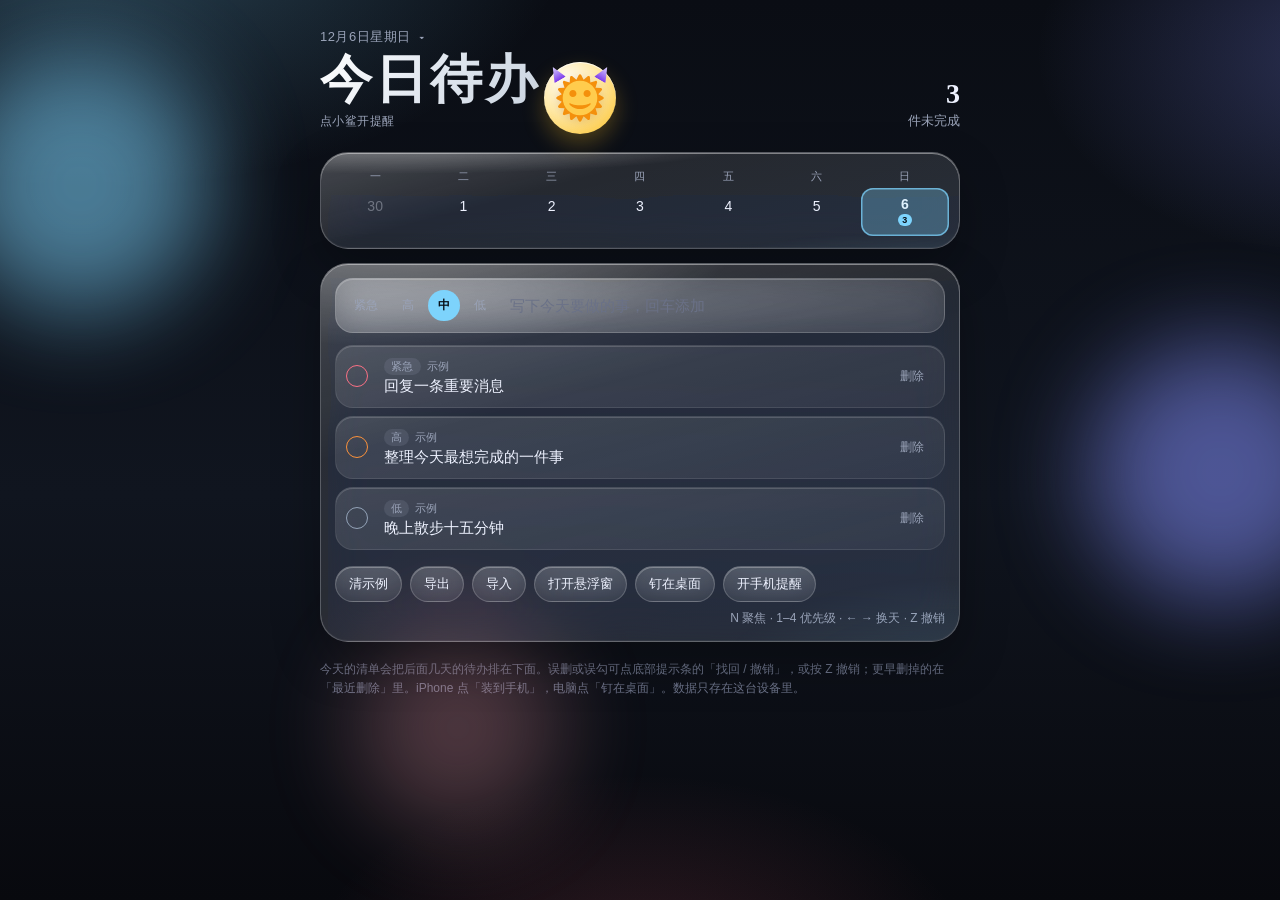
==== commit b849efe4: "Hold the poke face a bit longer so the hop is easy to see. Co-authored-by: Leo <mostdesign01-sudo@us" ====
--- a/index.html
+++ b/index.html
@@ -402,7 +402,7 @@
       const pet = Jinri.petSpeech();
       const el = document.getElementById("lantern");
       const say = document.getElementById("lantern-say");
-      pokeUntil = Date.now() + 700;
+      pokeUntil = Date.now() + 1400;
       el.classList.add("is-poke");
       el.dataset.mood = "poke";
       document.getElementById("lantern-img").src = Jinri.petFaceSrc("poke");
@@ -411,7 +411,7 @@
       setTimeout(() => {
         el.classList.remove("is-poke");
         if (Date.now() >= pokeUntil) renderLantern();
-      }, 700);
+      }, 1400);
       if (pet.mood === "overdue" || pet.mood === "night" || pet.mood === "dusk") jumpToday();
       if (!Jinri.remindOn() && !remindPrompted) enablePetRemind();
     });
--- a/styles.css
+++ b/styles.css
@@ -192,7 +192,7 @@
   border: 0;
   background: transparent;
   cursor: pointer;
-  z-index: 0;
+  z-index: 2;
 }
 .pet-orb {
   position: relative;
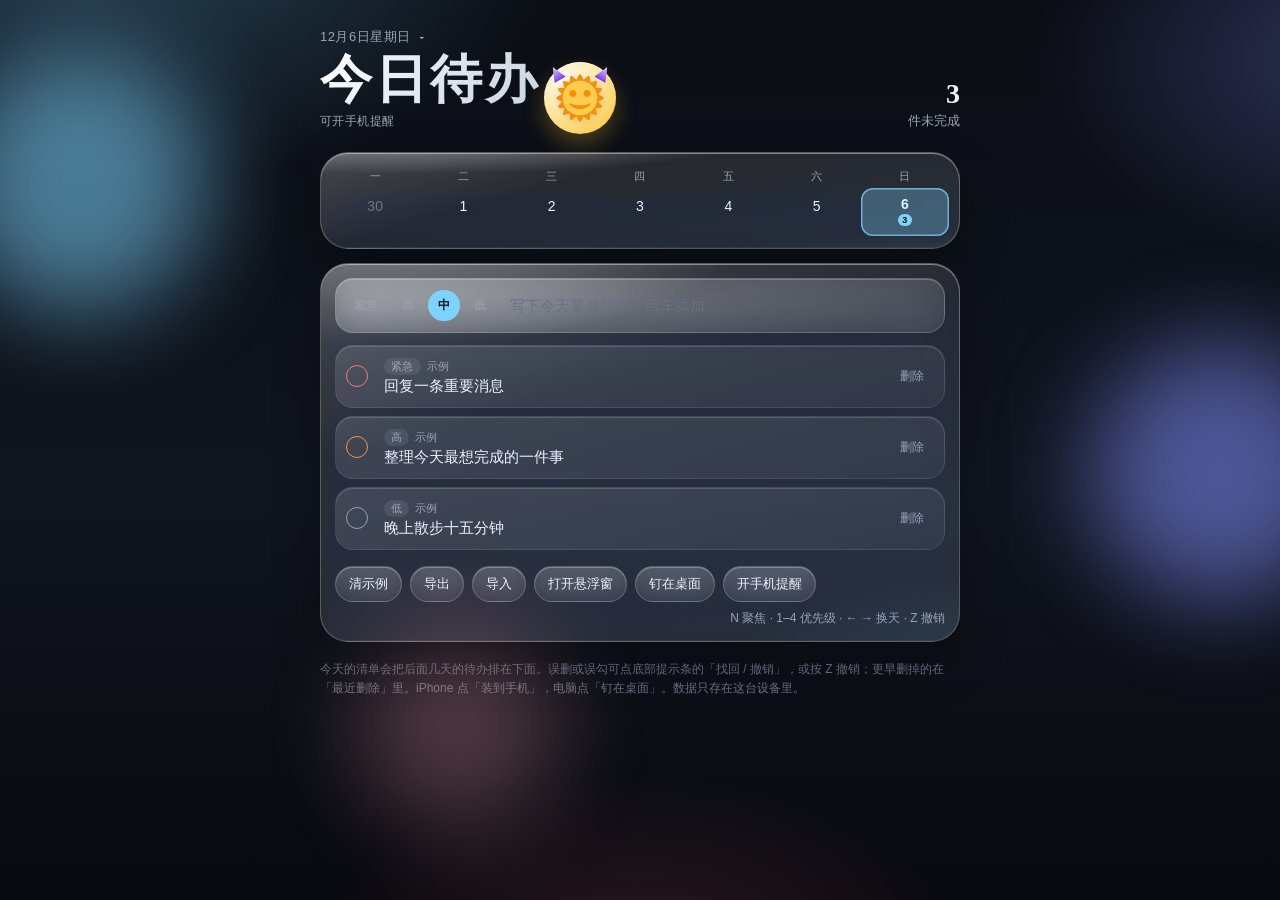
==== commit a125cf17: "Stop opening the notification prompt when poking the pet. Tapping the face only hops and cheers. Pho" ====
--- a/index.html
+++ b/index.html
@@ -323,7 +323,7 @@
       const on = Jinri.remindOn();
       const bits = [];
       if (pet.streak) bits.push("连续" + pet.streak + "天");
-      bits.push(on ? "小鲨会催手机" : "点小鲨开提醒");
+      bits.push(on ? "小鲨会催手机" : "可开手机提醒");
       line.textContent = bits.join(" · ");
       document.getElementById("remind-btn").textContent = on ? "已开提醒" : "开手机提醒";
       syncAppBadge(pet);
@@ -413,7 +413,6 @@
         if (Date.now() >= pokeUntil) renderLantern();
       }, 1400);
       if (pet.mood === "overdue" || pet.mood === "night" || pet.mood === "dusk") jumpToday();
-      if (!Jinri.remindOn() && !remindPrompted) enablePetRemind();
     });
     document.getElementById("remind-btn").addEventListener("click", () => enablePetRemind(true));
     document.getElementById("cal-prev").addEventListener("click", () => {
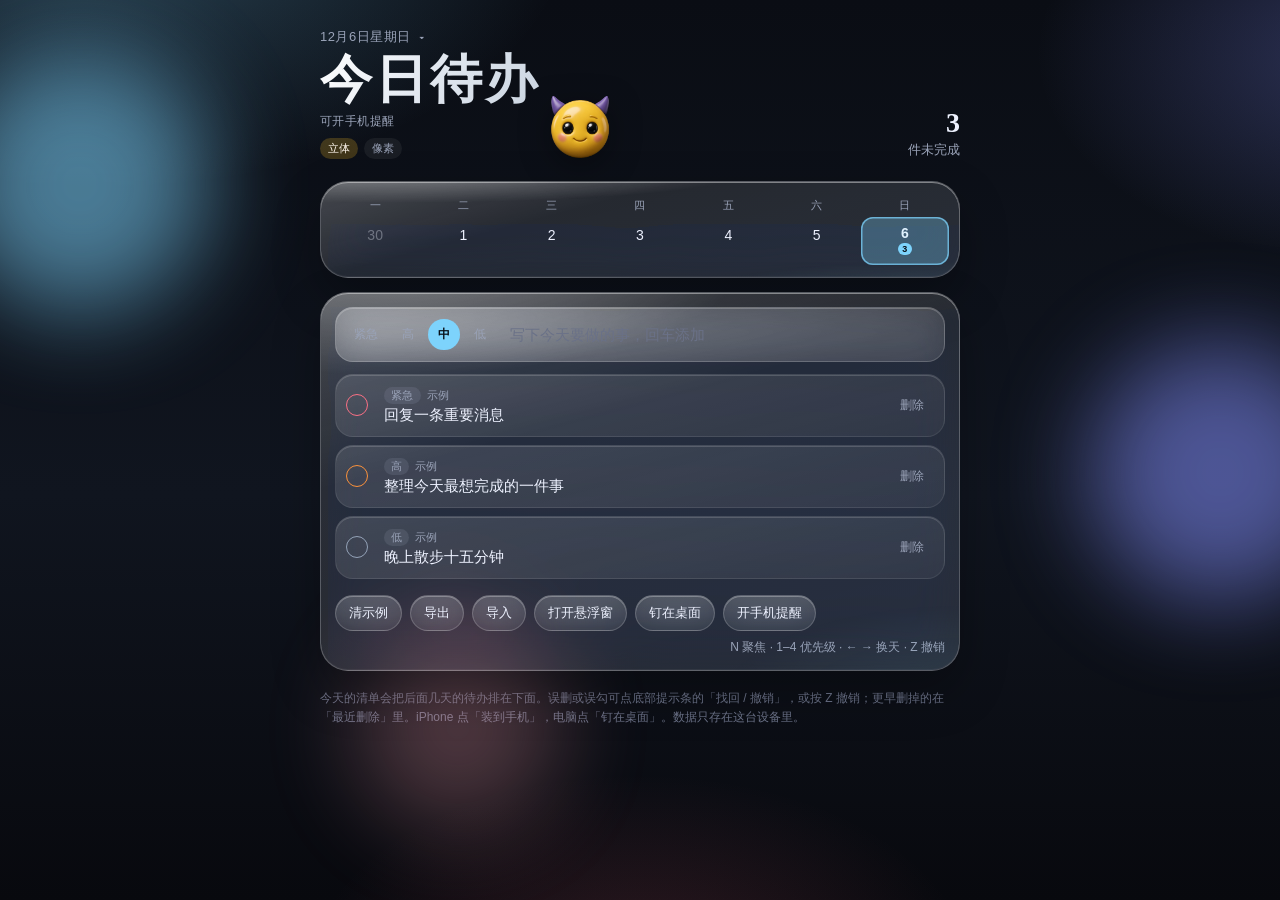
==== commit b640ed54: "Add generated 3D and pixel reminder faces with a style toggle. Codex-style image gen produced a glos" ====
--- a/index.html
+++ b/index.html
@@ -40,12 +40,14 @@
         <div class="hero-brand">
           <h1>今日待办</h1>
           <div class="pet-line" id="pet-line"></div>
-          <button type="button" class="lantern" id="lantern" data-mood="idle" aria-label="提醒小鲨">
+          <div class="pet-styles" id="pet-styles">
+            <button type="button" class="pet-style" data-style="3d">立体</button>
+            <button type="button" class="pet-style" data-style="pixel">像素</button>
+          </div>
+          <button type="button" class="lantern" id="lantern" data-mood="idle" data-style="3d" aria-label="提醒小鲨">
             <span class="lantern-say" id="lantern-say" hidden></span>
             <span class="pet-orb" aria-hidden="true">
-              <span class="pet-fin pet-fin-l"></span>
-              <span class="pet-fin pet-fin-r"></span>
-              <img class="lantern-img" id="lantern-img" src="icons/pet-idle.svg" width="48" height="48" alt="" />
+              <img class="lantern-img" id="lantern-img" src="icons/face3d-idle.png" width="72" height="72" alt="" />
             </span>
           </button>
         </div>
@@ -310,10 +312,12 @@
       const pet = Jinri.petSpeech();
       const el = document.getElementById("lantern");
       const say = document.getElementById("lantern-say");
+      const style = Jinri.petStyle();
       const poking = Date.now() < pokeUntil;
       el.dataset.mood = poking ? "poke" : pet.mood;
+      el.dataset.style = style;
       const img = document.getElementById("lantern-img");
-      const next = Jinri.petFaceSrc(poking ? "poke" : pet.mood);
+      const next = Jinri.petFaceSrc(poking ? "poke" : pet.mood, style);
       if (img.getAttribute("src") !== next) img.src = next;
       const show = poking || pet.mood === "dusk" || pet.mood === "night" || pet.mood === "overdue";
       say.hidden = !show;
@@ -325,6 +329,9 @@
       if (pet.streak) bits.push("连续" + pet.streak + "天");
       bits.push(on ? "小鲨会催手机" : "可开手机提醒");
       line.textContent = bits.join(" · ");
+      document.querySelectorAll("#pet-styles .pet-style").forEach((btn) => {
+        btn.classList.toggle("on", btn.dataset.style === style);
+      });
       document.getElementById("remind-btn").textContent = on ? "已开提醒" : "开手机提醒";
       syncAppBadge(pet);
       maybeSendNag();
@@ -413,6 +420,12 @@
         if (Date.now() >= pokeUntil) renderLantern();
       }, 1400);
       if (pet.mood === "overdue" || pet.mood === "night" || pet.mood === "dusk") jumpToday();
+    });
+    document.getElementById("pet-styles").addEventListener("click", (e) => {
+      const btn = e.target.closest("[data-style]");
+      if (!btn) return;
+      Jinri.setPetStyle(btn.dataset.style);
+      renderLantern();
     });
     document.getElementById("remind-btn").addEventListener("click", () => enablePetRemind(true));
     document.getElementById("cal-prev").addEventListener("click", () => {
--- a/styles.css
+++ b/styles.css
@@ -150,6 +150,25 @@
   font-size: 12px;
   letter-spacing: 0.04em;
 }
+.pet-styles {
+  display: flex;
+  gap: 6px;
+  margin-top: 8px;
+}
+.pet-style {
+  border: 0;
+  padding: 3px 8px;
+  border-radius: 999px;
+  font-size: 11px;
+  font-family: var(--heiti);
+  color: var(--muted);
+  background: rgba(255, 255, 255, 0.06);
+  cursor: pointer;
+}
+.pet-style.on {
+  color: #fff7ed;
+  background: rgba(251, 191, 36, 0.22);
+}
 h1 {
   font-family: var(--heiti);
   font-weight: 800;
@@ -201,33 +220,21 @@
   justify-content: center;
   width: 72px;
   height: 72px;
-  border-radius: 50%;
-  background:
-    radial-gradient(circle at 32% 28%, #fffdf6 0%, #ffe8a3 46%, #fbbf24 100%);
-  box-shadow:
-    0 10px 22px rgba(251, 191, 36, 0.28),
-    inset 0 1px 0 rgba(255, 255, 255, 0.75);
+  background: transparent;
   animation: pet-bounce 2.8s ease-in-out infinite;
 }
-.pet-fin {
-  position: absolute;
-  top: 4px;
-  width: 13px;
-  height: 15px;
-  background: linear-gradient(180deg, #ddd6fe, #7c3aed);
-  clip-path: polygon(50% 0, 100% 100%, 0 100%);
-  z-index: 0;
-}
-.pet-fin-l { left: 6px; transform: rotate(-30deg); }
-.pet-fin-r { right: 6px; transform: rotate(30deg); }
 .lantern-img {
   position: relative;
   z-index: 1;
-  width: 48px;
-  height: 48px;
+  width: 72px;
+  height: 72px;
   display: block;
   object-fit: contain;
-  filter: drop-shadow(0 2px 4px rgba(120, 53, 15, 0.18));
+  filter: drop-shadow(0 8px 16px rgba(0, 0, 0, 0.35));
+}
+.lantern[data-style="pixel"] .lantern-img {
+  image-rendering: pixelated;
+  image-rendering: crisp-edges;
 }
 .lantern-say {
   position: absolute;
@@ -243,27 +250,14 @@
   pointer-events: none;
   box-shadow: 0 6px 16px rgba(0,0,0,0.25);
 }
-.lantern[data-mood="dusk"] .pet-orb {
-  background: radial-gradient(circle at 32% 28%, #fff7ed 0%, #fdba74 58%, #fb923c 100%);
-  animation-duration: 2.2s;
-}
-.lantern[data-mood="night"] .pet-orb {
-  background: radial-gradient(circle at 32% 28%, #eef2ff 0%, #c4b5fd 55%, #818cf8 100%);
-  box-shadow: 0 10px 22px rgba(129, 140, 248, 0.32), inset 0 1px 0 rgba(255, 255, 255, 0.7);
-}
+.lantern[data-mood="dusk"] .pet-orb { animation-duration: 2.2s; }
+.lantern[data-mood="night"] .pet-orb,
 .lantern[data-mood="overdue"] .pet-orb {
-  background: radial-gradient(circle at 32% 28%, #fff1f2 0%, #fda4af 55%, #fb7185 100%);
   animation: pet-bounce 1.4s ease-in-out infinite, lantern-alert 1.5s ease-in-out infinite;
 }
-.lantern[data-mood="done"] .pet-orb {
-  background: radial-gradient(circle at 32% 28%, #ecfdf5 0%, #6ee7b7 55%, #34d399 100%);
-  animation-duration: 3.6s;
-}
+.lantern[data-mood="done"] .pet-orb { animation-duration: 3.6s; }
 .lantern[data-mood="poke"] .pet-orb,
-.lantern.is-poke .pet-orb {
-  background: radial-gradient(circle at 32% 28%, #fff7ed 0%, #fde68a 50%, #f59e0b 100%);
-  animation: pet-hop 0.5s ease;
-}
+.lantern.is-poke .pet-orb { animation: pet-hop 0.5s ease; }
 .lantern[data-mood="done"] .lantern-say { background: rgba(52, 211, 153, 0.9); color: #052e1c; }
 .lantern[data-mood="night"] .lantern-say,
 .lantern[data-mood="overdue"] .lantern-say { animation: lantern-pop 1.8s ease-in-out infinite; }
@@ -702,5 +696,5 @@
   .hero-brand { padding-right: 58px; }
   .lantern { width: 56px; height: 60px; }
   .pet-orb { width: 56px; height: 56px; }
-  .lantern-img { width: 36px; height: 36px; }
-}
+  .lantern-img { width: 56px; height: 56px; }
+}
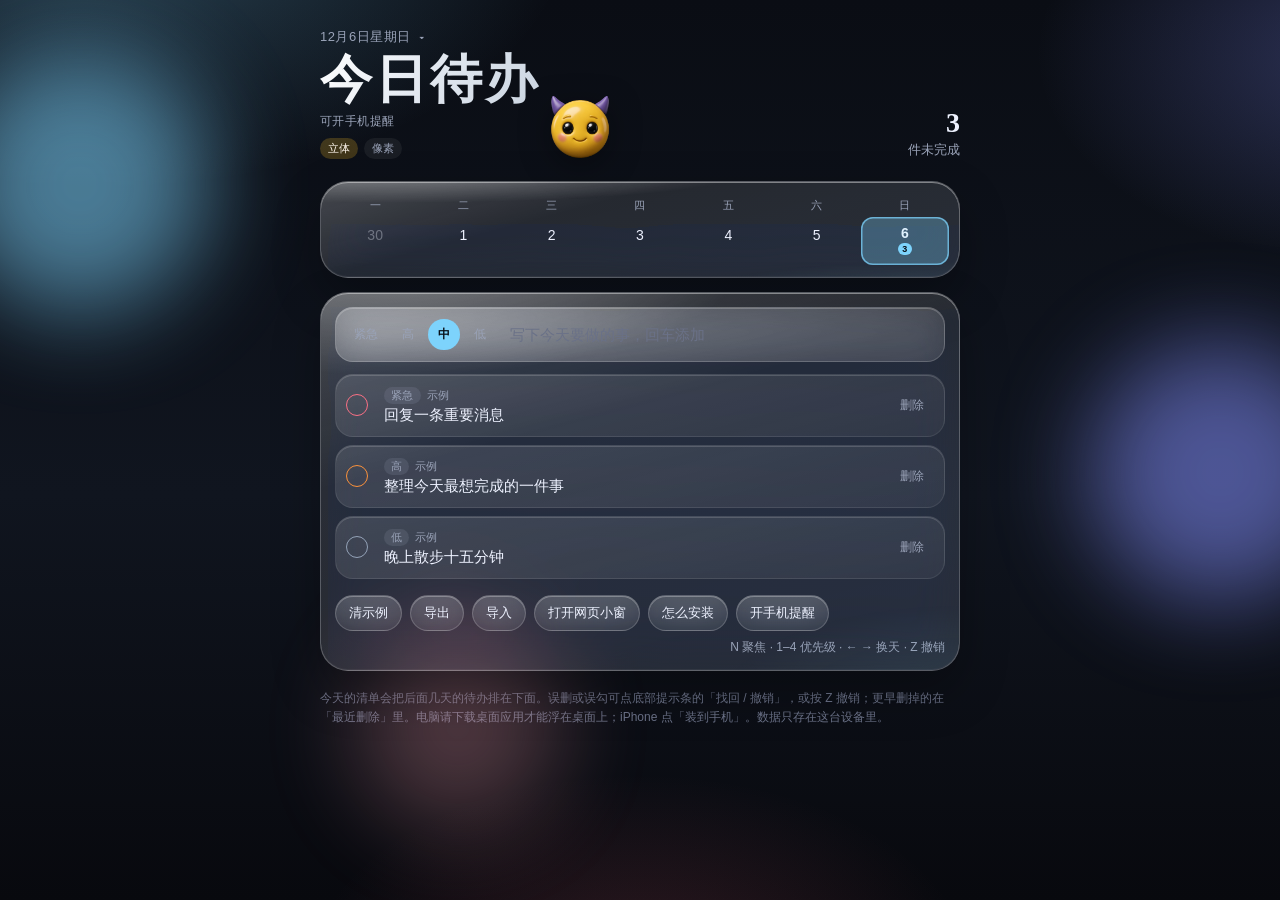
==== commit 71c59c6e: "Fix the Windows install copy so it no longer says 打开悬浮窗. Co-authored-by: Leo <mostdesign01-sudo@user" ====
--- a/index.html
+++ b/index.html
@@ -28,6 +28,14 @@
   <div class="orb orb-b"></div>
   <div class="orb orb-c"></div>
   <main class="app-wrap">
+    <div class="drag-handle" id="drag-handle" hidden title="拖动"><i></i></div>
+    <div class="native-bar" id="native-bar" hidden>
+      <button type="button" class="ghost-btn on" id="native-pin">置顶</button>
+      <button type="button" class="ghost-btn" id="native-export">导出</button>
+      <button type="button" class="ghost-btn" id="native-import">导入</button>
+      <button type="button" class="ghost-btn" id="native-close">关闭</button>
+      <input id="native-import-file" type="file" accept="application/json,.json" hidden />
+    </div>
     <header class="hero">
       <div>
         <div class="kicker-row">
@@ -82,14 +90,15 @@
         <button type="button" class="btn" id="export-btn">导出</button>
         <button type="button" class="btn" id="import-btn">导入</button>
         <input type="file" id="import-file" accept="application/json,.json" hidden />
-        <button type="button" class="btn" id="overlay-btn">打开悬浮窗</button>
-        <button type="button" class="btn" id="pin-btn">钉在桌面</button>
+        <button type="button" class="btn" id="app-dl-btn" hidden>下载桌面应用</button>
+        <button type="button" class="btn" id="overlay-btn">打开网页小窗</button>
+        <button type="button" class="btn" id="pin-btn">怎么安装</button>
         <button type="button" class="btn" id="remind-btn">开手机提醒</button>
         <button type="button" class="btn" id="install-btn" hidden>装到手机</button>
         <span class="hint">N 聚焦 · 1–4 优先级 · ← → 换天 · Z 撤销</span>
       </div>
       <aside class="pin-help" id="pin-help" hidden>
-        <div class="sec-label" id="pin-help-title">做成桌面小应用</div>
+        <div class="sec-label" id="pin-help-title">下载桌面应用</div>
         <div id="pin-ios" hidden>
           <p>用 Safari 打开本页，就能装到 iPhone / iPad 主屏幕，之后像独立 App 一样用：没有地址栏，图标是今日待办，数据还在这台手机里。</p>
           <ol>
@@ -101,19 +110,19 @@
           </ol>
           <p>这不是 App Store 上架的原生应用。上架需要苹果开发者账号和 Xcode 打包，目前这套网页装到主屏幕已经能日常使用。</p>
         </div>
-        <p id="pin-desk-lead">网页开出来的小窗去不掉系统白底和标题栏。Mac 要无边框、浮在最前，请用下面的悬浮窗应用。</p>
+        <p id="pin-desk-lead">浏览器里的小窗不能一直浮在桌面上，也去不掉标题栏。Mac 请下载桌面应用，解压即用，默认置顶。</p>
         <div id="pin-mac">
           <ol>
-            <li><b>无边框悬浮窗：</b>下载 <a href="macos/JinriOverlay.zip">今日待办悬浮窗.app</a>（zip），解压后拖到「应用程序」或桌面，再拖进程序坞。不需要装 Chrome。这是系统窗口，没有红绿灯和浅色底框，并默认浮在其他软件上面。之前下过旧版的请删掉重下：旧版顶上有标题栏，新版顶上只有一排「置顶 导出 导入 关闭」。</li>
-            <li>第一次打开若被系统拦下：macOS 15 及以上去「系统设置 → 隐私与安全性」，最下面点「仍要打开」；更早的系统按住 Control 点图标 →「打开」。</li>
-            <li>退出：点窗上的「关闭」，或程序坞图标右键退出。按住顶部手柄或标题可拖动。取消置顶后再点一次「置顶」可重新钉住。</li>
-            <li>这份清单存在本机悬浮窗里。若要和网页主页同一份：主页点「导出」，再在悬浮窗点「导入」。</li>
-            <li>Chrome 安装为应用、或用下面命令，仍会带系统标题栏，只能当备用。</li>
+            <li>点「下载桌面应用」，或打开 <a id="app-zip-link" href="macos/JinriOverlay.zip">今日待办.app</a>（zip）。</li>
+            <li>解压出「今日待办.app」，拖到「应用程序」或桌面，再拖进程序坞。不需要 Chrome。</li>
+            <li>第一次若被拦：macOS 15+ 到「系统设置 → 隐私与安全性」点「仍要打开」；更早系统按住 Control 点图标 →「打开」。</li>
+            <li>打开后是无边框窗口，浮在别的软件上面。按住顶上横条或标题可拖动。点「置顶」可开关置顶，「关闭」退出。</li>
+            <li>清单存在本机。若要和网页同一份：这边导出，应用里导入。</li>
           </ol>
         </div>
         <div id="pin-win">
           <ol>
-            <li>点「打开悬浮窗」可先弹出小窗。</li>
+            <li>点「打开网页小窗」可先预览。这个窗不能一直浮在桌面上。</li>
             <li>或按 <code>Win + R</code>，粘贴下面命令，开成没有地址栏的应用窗。</li>
             <li>要一直置顶：安装 <a href="https://learn.microsoft.com/windows/powertoys/" target="_blank" rel="noreferrer">PowerToys</a>，点小窗后按 <code>Ctrl</code> + <code>Win</code> + <code>T</code>。</li>
           </ol>
@@ -124,7 +133,7 @@
         </div>
       </aside>
     </section>
-    <p class="foot">今天的清单会把后面几天的待办排在下面。误删或误勾可点底部提示条的「找回 / 撤销」，或按 Z 撤销；更早删掉的在「最近删除」里。iPhone 点「装到手机」，电脑点「钉在桌面」。数据只存在这台设备里。</p>
+    <p class="foot">今天的清单会把后面几天的待办排在下面。误删或误勾可点底部提示条的「找回 / 撤销」，或按 Z 撤销；更早删掉的在「最近删除」里。电脑请下载桌面应用才能浮在桌面上；iPhone 点「装到手机」。数据只存在这台设备里。</p>
   </main>
   <div class="toast" id="toast" hidden>
     <span id="toast-text"></span>
@@ -535,6 +544,31 @@
       URL.revokeObjectURL(a.href);
     });
 
+    const APP_ZIP_LOCAL = new URL("macos/JinriOverlay.zip", location.href).href;
+    const APP_ZIP_REMOTE = [
+      "https://github.com/mostdesign01-sudo/jinri-todos/raw/cursor/desktop-app-9ccf/macos/JinriOverlay.zip",
+      "https://github.com/mostdesign01-sudo/jinri-todos/raw/cursor/codex-faces-9ccf/macos/JinriOverlay.zip",
+    ];
+
+    async function desktopAppZipUrl() {
+      try {
+        const res = await fetch(APP_ZIP_LOCAL, { method: "HEAD" });
+        if (res.ok) return APP_ZIP_LOCAL;
+      } catch (e) {}
+      return APP_ZIP_REMOTE[0];
+    }
+
+    async function downloadDesktopApp() {
+      const href = await desktopAppZipUrl();
+      const a = document.createElement("a");
+      a.href = href;
+      a.rel = "noopener";
+      a.download = "今日待办.zip";
+      document.body.appendChild(a);
+      a.click();
+      a.remove();
+    }
+
     let overlayWin = null;
     async function openOverlayWindow() {
       if (window.documentPictureInPicture && documentPictureInPicture.window) return;
@@ -564,13 +598,16 @@
         "popup=yes,width=400,height=580,left=72,top=72,resizable=yes,scrollbars=yes"
       );
       if (!overlayWin) {
-        alert("浏览器拦住了小窗。请允许本站弹出窗口，或用 Chrome / Edge 再试。");
+        alert("浏览器拦住了小窗。网页小窗也不能浮在桌面上。Mac 请下载桌面应用。");
         return;
       }
       overlayWin.focus();
     }
     document.getElementById("overlay-btn").addEventListener("click", () => {
       openOverlayWindow();
+    });
+    document.getElementById("app-dl-btn").addEventListener("click", () => {
+      downloadDesktopApp();
     });
     const pinHelp = document.getElementById("pin-help");
     const pinCmd = document.getElementById("pin-cmd-text");
@@ -579,17 +616,29 @@
     const isIOS = /iPhone|iPad|iPod/.test(ua) || (navigator.platform === "MacIntel" && navigator.maxTouchPoints > 1);
     const isMac = /Mac/.test(navigator.platform + ua) && !isIOS;
     const isStandalone = window.matchMedia("(display-mode: standalone)").matches || !!navigator.standalone;
+    const isNative = Jinri.isNativeShell();
     if (isIOS) document.body.classList.add("is-ios");
     if (isStandalone) document.body.classList.add("is-standalone");
-    document.getElementById("overlay-btn").hidden = isIOS;
-    document.getElementById("pin-btn").hidden = isIOS;
-    document.getElementById("install-btn").hidden = !isIOS || isStandalone;
+    if (isNative) {
+      document.documentElement.classList.add("glass", "native");
+      document.body.classList.add("is-native");
+    }
+    document.getElementById("app-dl-btn").hidden = isIOS || isNative || !isMac;
+    document.getElementById("overlay-btn").hidden = isIOS || isNative;
+    document.getElementById("overlay-btn").textContent = isMac ? "网页小窗（不能置顶）" : "打开网页小窗";
+    document.getElementById("pin-btn").hidden = isIOS || isNative;
+    document.getElementById("install-btn").hidden = !isIOS || isStandalone || isNative;
     document.getElementById("pin-ios").hidden = !isIOS;
     document.getElementById("pin-desk-lead").hidden = isIOS;
     document.getElementById("pin-mac").hidden = !isMac;
     document.getElementById("pin-win").hidden = isIOS || isMac;
-    document.querySelector(".pin-cmd").hidden = isIOS;
-    document.getElementById("pin-help-title").textContent = isIOS ? "装到 iPhone 主屏幕" : "做成桌面小应用";
+    document.querySelector(".pin-cmd").hidden = isIOS || isMac;
+    document.getElementById("pin-help-title").textContent = isIOS ? "装到 iPhone 主屏幕" : "下载桌面应用";
+    if (isMac && !isNative) pinHelp.hidden = false;
+    desktopAppZipUrl().then((href) => {
+      const link = document.getElementById("app-zip-link");
+      if (link) link.href = href;
+    });
     pinCmd.textContent = isMac
       ? "\"/Applications/Google Chrome.app/Contents/MacOS/Google Chrome\" --app=\"" + overlayUrl + "\""
       : "chrome --app=" + overlayUrl;
@@ -598,6 +647,61 @@
     }
     document.getElementById("pin-btn").addEventListener("click", toggleHelp);
     document.getElementById("install-btn").addEventListener("click", toggleHelp);
+
+    if (isNative) {
+      const bar = document.getElementById("native-bar");
+      const handle = document.getElementById("drag-handle");
+      bar.hidden = false;
+      handle.hidden = false;
+      const pinBtn = document.getElementById("native-pin");
+      pinBtn.addEventListener("click", () => {
+        const on = !pinBtn.classList.contains("on");
+        pinBtn.classList.toggle("on", on);
+        Jinri.nativeSend(on ? "pin" : "unpin");
+      });
+      document.getElementById("native-close").addEventListener("click", () => {
+        Jinri.nativeSend("quit");
+        try { window.close(); } catch (e) {}
+      });
+      [handle, document.querySelector(".hero-brand")].forEach((el) => {
+        if (!el) return;
+        el.addEventListener("mousedown", (e) => {
+          if (e.button !== 0) return;
+          e.preventDefault();
+          Jinri.nativeSend("drag");
+        });
+      });
+      window.__jinriImport = (text) => {
+        try {
+          Jinri.importJson(String(text || ""));
+          render();
+        } catch (err) {
+          alert("导入失败，请选今天待办导出的 JSON。");
+        }
+      };
+      document.getElementById("native-export").addEventListener("click", () => {
+        if (Jinri.nativeBridge()) {
+          Jinri.nativeSend("export:" + Jinri.exportJson());
+          return;
+        }
+        document.getElementById("export-btn").click();
+      });
+      document.getElementById("native-import").addEventListener("click", () => {
+        if (Jinri.nativeBridge()) {
+          Jinri.nativeSend("import");
+          return;
+        }
+        document.getElementById("native-import-file").click();
+      });
+      document.getElementById("native-import-file").addEventListener("change", (e) => {
+        const file = e.target.files && e.target.files[0];
+        if (!file) return;
+        const reader = new FileReader();
+        reader.onload = () => window.__jinriImport(reader.result);
+        reader.readAsText(file, "utf-8");
+        e.target.value = "";
+      });
+    }
     document.getElementById("pin-copy").addEventListener("click", async () => {
       const text = pinCmd.textContent;
       try {
--- a/styles.css
+++ b/styles.css
@@ -626,6 +626,78 @@
 }
 .toast[hidden] { display: none !important; }
 
+.drag-handle {
+  height: 18px;
+  flex-shrink: 0;
+  cursor: move;
+  display: flex;
+  align-items: center;
+  justify-content: center;
+  background: linear-gradient(90deg, transparent, rgba(255,255,255,0.08), transparent);
+}
+.drag-handle[hidden] { display: none !important; }
+.drag-handle i {
+  width: 42px;
+  height: 4px;
+  border-radius: 99px;
+  background: rgba(255, 255, 255, 0.28);
+  display: block;
+}
+.native-bar {
+  display: flex;
+  justify-content: flex-end;
+  gap: 4px;
+  padding: 0 2px 8px;
+}
+.native-bar[hidden] { display: none !important; }
+.ghost-btn {
+  border: 0;
+  background: transparent;
+  color: var(--muted);
+  font-size: 11px;
+  padding: 4px 7px;
+  border-radius: 8px;
+  cursor: pointer;
+}
+.ghost-btn:hover,
+.ghost-btn.on {
+  color: var(--ink);
+  background: rgba(255, 255, 255, 0.08);
+}
+
+html.native, html.native body.app {
+  background: transparent !important;
+}
+html.native .orb { display: none; }
+html.native .app-wrap {
+  width: calc(100% - 28px);
+  margin: 14px auto;
+  padding: 8px 16px 18px;
+  min-height: calc(100dvh - 28px);
+  border-radius: 28px;
+  background:
+    linear-gradient(165deg, rgba(255, 255, 255, 0.18) 0%, rgba(255, 255, 255, 0.04) 36%, var(--glass-tint) 100%),
+    var(--glass);
+  border: 1px solid var(--line);
+  box-shadow:
+    inset 0 1px 0 rgba(255, 255, 255, 0.42),
+    inset 0 -1px 0 rgba(255, 255, 255, 0.05),
+    var(--shadow);
+  backdrop-filter: blur(var(--lg-blur)) saturate(var(--lg-sat));
+  -webkit-backdrop-filter: blur(var(--lg-blur)) saturate(var(--lg-sat));
+  overflow: auto;
+}
+html.native .drag-handle,
+html.native .hero-brand {
+  cursor: grab;
+  user-select: none;
+  -webkit-user-select: none;
+}
+html.native .drag-handle:active,
+html.native .hero-brand:active { cursor: grabbing; }
+html.native .pin-help,
+html.native .foot { display: none; }
+
 .pin-help {
   margin-top: 14px;
   padding: 12px 14px 14px;
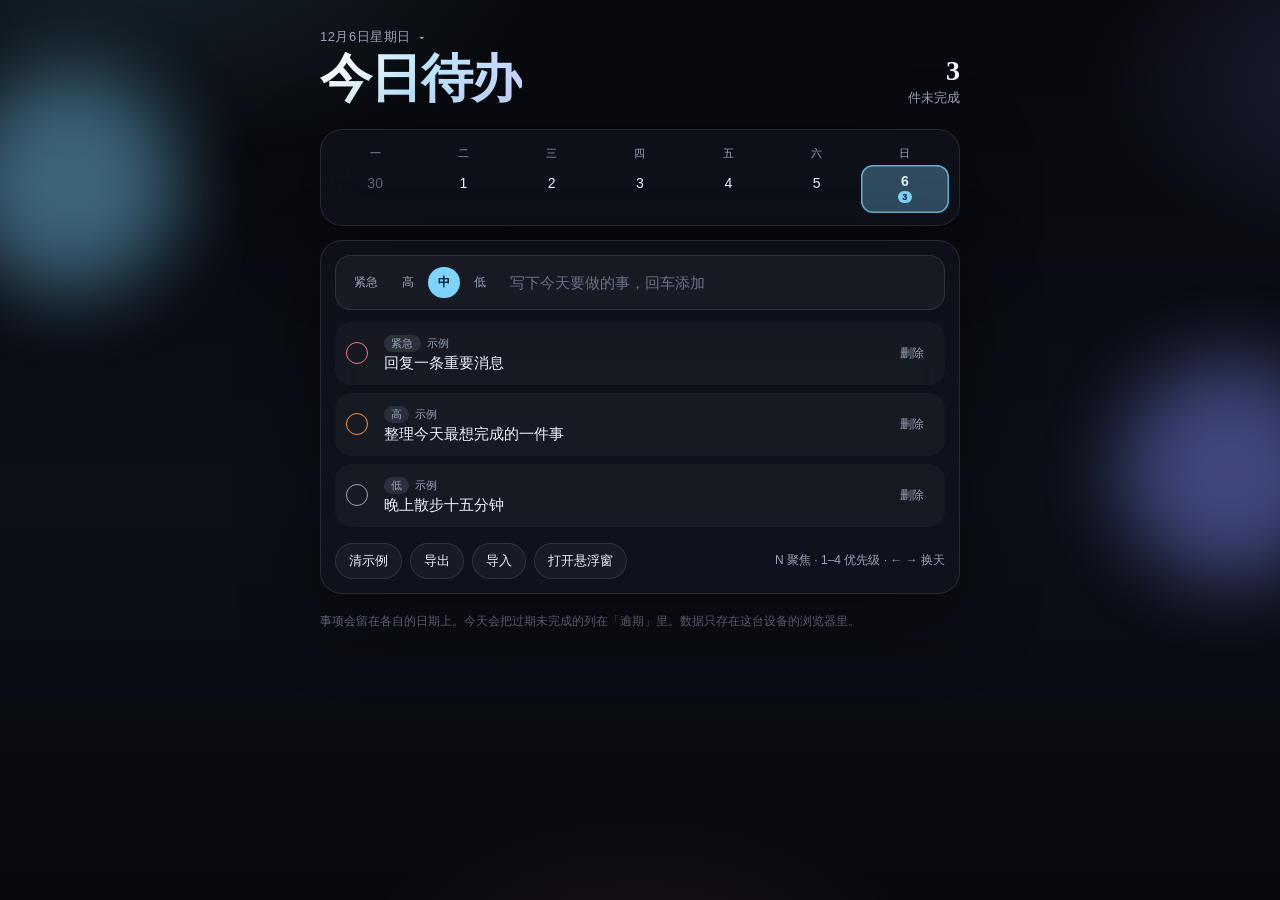
==== commit 89609e72: "Merge 78e217eade0c6d81c52d571bd1803051c1e5eded into eeadee08c8b395f40a125326dbf843a385bdf652" ====
--- a/index.html
+++ b/index.html
@@ -4,38 +4,18 @@
   <meta charset="UTF-8" />
   <meta name="viewport" content="width=device-width, initial-scale=1, viewport-fit=cover" />
   <meta name="theme-color" content="#0b0d12" />
-  <meta name="color-scheme" content="dark" />
-  <meta name="mobile-web-app-capable" content="yes" />
   <meta name="apple-mobile-web-app-capable" content="yes" />
   <meta name="apple-mobile-web-app-status-bar-style" content="black-translucent" />
-  <meta name="apple-mobile-web-app-title" content="今日待办" />
   <title>今日待办</title>
   <link rel="manifest" href="manifest.json" />
   <link rel="icon" href="icon.svg" type="image/svg+xml" />
-  <link rel="icon" href="icons/icon-192.png" type="image/png" sizes="192x192" />
-  <link rel="apple-touch-icon" href="apple-touch-icon.png" sizes="180x180" />
+  <link rel="apple-touch-icon" href="icon.svg" />
   <link rel="stylesheet" href="styles.css" />
 </head>
 <body class="app">
-  <svg class="lg-defs" aria-hidden="true" focusable="false">
-    <filter id="liquid-glass" x="-10%" y="-10%" width="120%" height="120%" color-interpolation-filters="sRGB">
-      <feGaussianBlur in="SourceGraphic" stdDeviation="1.1" result="blur" />
-      <feTurbulence type="fractalNoise" baseFrequency="0.011 0.016" numOctaves="2" seed="4" result="noise" />
-      <feDisplacementMap in="blur" in2="noise" scale="14" xChannelSelector="R" yChannelSelector="G" />
-    </filter>
-  </svg>
   <div class="orb orb-a"></div>
   <div class="orb orb-b"></div>
-  <div class="orb orb-c"></div>
   <main class="app-wrap">
-    <div class="drag-handle" id="drag-handle" hidden title="拖动"><i></i></div>
-    <div class="native-bar" id="native-bar" hidden>
-      <button type="button" class="ghost-btn on" id="native-pin">置顶</button>
-      <button type="button" class="ghost-btn" id="native-export">导出</button>
-      <button type="button" class="ghost-btn" id="native-import">导入</button>
-      <button type="button" class="ghost-btn" id="native-close">关闭</button>
-      <input id="native-import-file" type="file" accept="application/json,.json" hidden />
-    </div>
     <header class="hero">
       <div>
         <div class="kicker-row">
@@ -45,20 +25,7 @@
           </button>
           <button type="button" class="btn jump-today" id="jump-today" hidden>回到今天</button>
         </div>
-        <div class="hero-brand">
-          <h1>今日待办</h1>
-          <div class="pet-line" id="pet-line"></div>
-          <div class="pet-styles" id="pet-styles">
-            <button type="button" class="pet-style" data-style="3d">立体</button>
-            <button type="button" class="pet-style" data-style="pixel">像素</button>
-          </div>
-          <button type="button" class="lantern" id="lantern" data-mood="idle" data-style="3d" aria-label="提醒小鲨">
-            <span class="lantern-say" id="lantern-say" hidden></span>
-            <span class="pet-orb" aria-hidden="true">
-              <img class="lantern-img" id="lantern-img" src="icons/face3d-idle.png" width="72" height="72" alt="" />
-            </span>
-          </button>
-        </div>
+        <h1>今日待办</h1>
       </div>
       <div class="stat">
         <b id="count">0</b>
@@ -80,65 +47,20 @@
     <section class="panel glass">
       <form class="add-row" id="add-form" autocomplete="off">
         <div class="prios" id="prios"></div>
-        <input id="title-input" class="title-input" name="title" maxlength="120" enterkeyhint="done" autocapitalize="sentences" placeholder="写下今天要做的事，回车添加" />
+        <input id="title-input" class="title-input" name="title" maxlength="120" placeholder="写下今天要做的事，回车添加" />
       </form>
       <div class="list" id="list"></div>
-      <div class="trash-box" id="trash-box" hidden></div>
       <div class="toolbar">
         <button type="button" class="btn" id="clear-samples" hidden>清示例</button>
-        <button type="button" class="btn" id="trash-btn" hidden>最近删除</button>
         <button type="button" class="btn" id="export-btn">导出</button>
         <button type="button" class="btn" id="import-btn">导入</button>
         <input type="file" id="import-file" accept="application/json,.json" hidden />
-        <button type="button" class="btn" id="app-dl-btn" hidden>下载桌面应用</button>
-        <button type="button" class="btn" id="overlay-btn">打开网页小窗</button>
-        <button type="button" class="btn" id="pin-btn">怎么安装</button>
-        <button type="button" class="btn" id="remind-btn">开手机提醒</button>
-        <button type="button" class="btn" id="install-btn" hidden>装到手机</button>
-        <span class="hint">N 聚焦 · 1–4 优先级 · ← → 换天 · Z 撤销</span>
+        <a class="btn" href="overlay.html">打开悬浮窗</a>
+        <span class="hint">N 聚焦 · 1–4 优先级 · ← → 换天</span>
       </div>
-      <aside class="pin-help" id="pin-help" hidden>
-        <div class="sec-label" id="pin-help-title">下载桌面应用</div>
-        <div id="pin-ios" hidden>
-          <p>用 Safari 打开本页，就能装到 iPhone / iPad 主屏幕，之后像独立 App 一样用：没有地址栏，图标是今日待办，数据还在这台手机里。</p>
-          <ol>
-            <li>用 <b>Safari</b> 打开（不要用微信、钉钉里的内置浏览器）。</li>
-            <li>点底部分享按钮 <b>□↑</b>。</li>
-            <li>下滑找到 <b>添加到主屏幕</b>，名称保持「今日待办」，点添加。</li>
-            <li>回主屏幕点新图标即可。以后改事项都在这个图标里，不必再打开浏览器。</li>
-            <li>装好后再点「开手机提醒」，允许通知。小鲨会在傍晚、夜里或有逾期时催你，主屏幕图标也会标未完成件数。</li>
-          </ol>
-          <p>这不是 App Store 上架的原生应用。上架需要苹果开发者账号和 Xcode 打包，目前这套网页装到主屏幕已经能日常使用。</p>
-        </div>
-        <p id="pin-desk-lead">浏览器里的小窗不能一直浮在桌面上，也去不掉标题栏。Mac 请下载桌面应用，解压即用，默认置顶。</p>
-        <div id="pin-mac">
-          <ol>
-            <li>点「下载桌面应用」，或打开 <a id="app-zip-link" href="macos/JinriOverlay.zip">今日待办.app</a>（zip）。</li>
-            <li>解压出「今日待办.app」，拖到「应用程序」或桌面，再拖进程序坞。不需要 Chrome。</li>
-            <li>第一次若被拦：macOS 15+ 到「系统设置 → 隐私与安全性」点「仍要打开」；更早系统按住 Control 点图标 →「打开」。</li>
-            <li>打开后是无边框窗口，浮在别的软件上面。按住顶上横条或标题可拖动。点「置顶」可开关置顶，「关闭」退出。</li>
-            <li>清单存在本机。若要和网页同一份：这边导出，应用里导入。</li>
-          </ol>
-        </div>
-        <div id="pin-win">
-          <ol>
-            <li>点「打开网页小窗」可先预览。这个窗不能一直浮在桌面上。</li>
-            <li>或按 <code>Win + R</code>，粘贴下面命令，开成没有地址栏的应用窗。</li>
-            <li>要一直置顶：安装 <a href="https://learn.microsoft.com/windows/powertoys/" target="_blank" rel="noreferrer">PowerToys</a>，点小窗后按 <code>Ctrl</code> + <code>Win</code> + <code>T</code>。</li>
-          </ol>
-        </div>
-        <div class="pin-cmd">
-          <code id="pin-cmd-text"></code>
-          <button type="button" class="btn" id="pin-copy">复制命令</button>
-        </div>
-      </aside>
     </section>
-    <p class="foot">今天的清单会把后面几天的待办排在下面。误删或误勾可点底部提示条的「找回 / 撤销」，或按 Z 撤销；更早删掉的在「最近删除」里。电脑请下载桌面应用才能浮在桌面上；iPhone 点「装到手机」。数据只存在这台设备里。</p>
+    <p class="foot">事项会留在各自的日期上。今天会把过期未完成的列在「逾期」里。数据只存在这台设备的浏览器里。</p>
   </main>
-  <div class="toast" id="toast" hidden>
-    <span id="toast-text"></span>
-    <button type="button" class="btn" id="toast-undo">撤销</button>
-  </div>
   <script src="app.js"></script>
   <script>
     const { PRIORITIES, WEEKDAYS } = Jinri;
@@ -147,9 +69,6 @@
     let viewDate = Jinri.isDateStr(savedView) ? savedView : Jinri.shanghaiDateStr();
     let cal = Jinri.yearMonth(viewDate);
     let calOpen = sessionStorage.getItem("jinri-cal-open") === "1";
-    let trashOpen = false;
-    let lastUndo = null;
-    let toastTimer = 0;
 
     function prioButtons(root, current, onPick) {
       root.innerHTML = PRIORITIES.map((p) =>
@@ -244,156 +163,20 @@
 
       const dayItems = Jinri.todosOnDate(viewDate, true);
       const overdue = isToday ? Jinri.overdueTodos() : [];
-      const later = isToday ? Jinri.upcomingGroups() : [];
       const list = document.getElementById("list");
       let html = "";
       if (overdue.length) {
         html += `<div class="sec-label warn">逾期</div>`;
         html += overdue.map((t) => itemHtml(t, true)).join("");
-        if (dayItems.length || later.length) html += `<div class="sec-label">今天</div>`;
+        if (dayItems.length) html += `<div class="sec-label">今天</div>`;
       }
       if (!dayItems.length) {
-        if (!overdue.length && !later.length) html += `<div class="empty">${emptyMsg(viewDate, today)}</div>`;
+        if (!overdue.length) html += `<div class="empty">${emptyMsg(viewDate, today)}</div>`;
       } else {
         html += dayItems.map((t) => itemHtml(t, false)).join("");
       }
-      if (later.length) {
-        html += `<div class="sec-label">陆续</div>`;
-        later.forEach((group) => {
-          html += `<button type="button" class="sec-date" data-jump="${group.date}">${Jinri.formatShortDate(group.date)}</button>`;
-          html += group.items.map((t) => itemHtml(t, false)).join("");
-        });
-      }
       list.innerHTML = html;
       document.getElementById("clear-samples").hidden = !Jinri.hasSamples();
-      renderTrash();
-      renderLantern();
-    }
-
-    function renderTrash() {
-      const items = Jinri.trashList();
-      document.getElementById("trash-btn").hidden = !items.length;
-      const box = document.getElementById("trash-box");
-      box.hidden = !trashOpen || !items.length;
-      if (box.hidden) return;
-      box.innerHTML = `<div class="sec-label">最近删除</div>` + items.map((t) => `
-        <article class="item trash-item" data-id="${t.id}">
-          <div class="mid">
-            <div class="meta">
-              <span class="tag">${Jinri.priorityLabel(t.priority)}</span>
-              <span>${Jinri.formatShortDate(t.date)}</span>
-            </div>
-            <div class="title">${escapeAttr(t.title)}</div>
-          </div>
-          <div class="side">
-            <button class="ghost" type="button" data-act="restore">恢复</button>
-          </div>
-        </article>
-      `).join("");
-    }
-
-    function showUndo(kind, payload, message) {
-      lastUndo = { kind, payload };
-      const toast = document.getElementById("toast");
-      document.getElementById("toast-text").textContent = message;
-      document.getElementById("toast-undo").textContent = kind === "delete" ? "找回" : "撤销";
-      toast.hidden = false;
-      armToast();
-    }
-
-    function armToast() {
-      clearTimeout(toastTimer);
-      toastTimer = setTimeout(() => { document.getElementById("toast").hidden = true; }, 15000);
-    }
-
-    function runUndo() {
-      if (!lastUndo) return;
-      if (lastUndo.kind === "delete") Jinri.restoreTodo(lastUndo.payload);
-      if (lastUndo.kind === "toggle") Jinri.toggleTodo(lastUndo.payload);
-      lastUndo = null;
-      document.getElementById("toast").hidden = true;
-      render();
-    }
-
-    let pokeUntil = 0;
-
-    function renderLantern() {
-      const pet = Jinri.petSpeech();
-      const el = document.getElementById("lantern");
-      const say = document.getElementById("lantern-say");
-      const style = Jinri.petStyle();
-      const poking = Date.now() < pokeUntil;
-      el.dataset.mood = poking ? "poke" : pet.mood;
-      el.dataset.style = style;
-      const img = document.getElementById("lantern-img");
-      const next = Jinri.petFaceSrc(poking ? "poke" : pet.mood, style);
-      if (img.getAttribute("src") !== next) img.src = next;
-      const show = poking || pet.mood === "dusk" || pet.mood === "night" || pet.mood === "overdue";
-      say.hidden = !show;
-      say.textContent = poking ? "加油！" : pet.text;
-      el.setAttribute("aria-label", pet.speech);
-      const line = document.getElementById("pet-line");
-      const on = Jinri.remindOn();
-      const bits = [];
-      if (pet.streak) bits.push("连续" + pet.streak + "天");
-      bits.push(on ? "小鲨会催手机" : "可开手机提醒");
-      line.textContent = bits.join(" · ");
-      document.querySelectorAll("#pet-styles .pet-style").forEach((btn) => {
-        btn.classList.toggle("on", btn.dataset.style === style);
-      });
-      document.getElementById("remind-btn").textContent = on ? "已开提醒" : "开手机提醒";
-      syncAppBadge(pet);
-      maybeSendNag();
-    }
-
-    function badgeCount() {
-      return Jinri.nowUnfinishedCount() + Jinri.overdueTodos().length;
-    }
-
-    function syncAppBadge(pet) {
-      if (!navigator.setAppBadge) return;
-      const n = pet && pet.mood === "done" ? 0 : badgeCount();
-      if (n > 0) navigator.setAppBadge(n);
-      else if (navigator.clearAppBadge) navigator.clearAppBadge();
-    }
-
-    function maybeSendNag() {
-      const payload = Jinri.maybeNag();
-      if (!payload) return;
-      if (navigator.serviceWorker && navigator.serviceWorker.controller) {
-        navigator.serviceWorker.controller.postMessage(payload);
-      } else if (typeof Notification !== "undefined" && Notification.permission === "granted") {
-        try { new Notification(payload.title, { body: payload.body, tag: "jinri-pet" }); } catch (e) {}
-      }
-    }
-
-    let remindPrompted = false;
-
-    async function enablePetRemind(force) {
-      if (typeof Notification === "undefined") {
-        if (force) alert("这台设备不支持系统通知。小鲨仍会在页面里催你。");
-        return;
-      }
-      let perm = Notification.permission;
-      if (perm === "denied") {
-        Jinri.setRemindOn(false);
-        if (force) alert("没打开通知。请用 Safari 把本页装到主屏幕，再允许通知。小鲨在页面里还是会说话。");
-        renderLantern();
-        return;
-      }
-      if (perm !== "granted") {
-        if (remindPrompted && !force) {
-          renderLantern();
-          return;
-        }
-        remindPrompted = true;
-        perm = await Notification.requestPermission();
-      }
-      Jinri.setRemindOn(perm === "granted");
-      if (perm !== "granted" && force) {
-        alert("没打开通知。请用 Safari 把本页装到主屏幕，再允许通知。小鲨在页面里还是会说话。");
-      }
-      renderLantern();
     }
 
     function selectDate(date) {
@@ -414,29 +197,6 @@
       render();
     });
     document.getElementById("jump-today").addEventListener("click", jumpToday);
-    document.getElementById("lantern").addEventListener("click", () => {
-      const pet = Jinri.petSpeech();
-      const el = document.getElementById("lantern");
-      const say = document.getElementById("lantern-say");
-      pokeUntil = Date.now() + 1400;
-      el.classList.add("is-poke");
-      el.dataset.mood = "poke";
-      document.getElementById("lantern-img").src = Jinri.petFaceSrc("poke");
-      say.hidden = false;
-      say.textContent = pet.mood === "done" ? pet.speech : "加油！";
-      setTimeout(() => {
-        el.classList.remove("is-poke");
-        if (Date.now() >= pokeUntil) renderLantern();
-      }, 1400);
-      if (pet.mood === "overdue" || pet.mood === "night" || pet.mood === "dusk") jumpToday();
-    });
-    document.getElementById("pet-styles").addEventListener("click", (e) => {
-      const btn = e.target.closest("[data-style]");
-      if (!btn) return;
-      Jinri.setPetStyle(btn.dataset.style);
-      renderLantern();
-    });
-    document.getElementById("remind-btn").addEventListener("click", () => enablePetRemind(true));
     document.getElementById("cal-prev").addEventListener("click", () => {
       cal = Jinri.addMonths(cal.y, cal.m, -1);
       render();
@@ -480,41 +240,12 @@
     });
 
     document.getElementById("list").addEventListener("click", (e) => {
-      const jump = e.target.closest("[data-jump]");
-      if (jump) { selectDate(jump.dataset.jump); return; }
       const item = e.target.closest(".item");
       if (!item) return;
       const act = e.target.closest("[data-act]")?.dataset.act;
-      if (act === "toggle") {
-        const title = item.querySelector(".title")?.value || "";
-        const turningDone = !item.classList.contains("done");
-        Jinri.toggleTodo(item.dataset.id);
-        if (turningDone) showUndo("toggle", item.dataset.id, "已完成「" + title + "」");
-        render();
-      }
-      if (act === "del") {
-        const title = item.querySelector(".title")?.value || "";
-        Jinri.deleteTodo(item.dataset.id);
-        showUndo("delete", item.dataset.id, "已删除「" + title + "」");
-        render();
-      }
-    });
-    document.getElementById("trash-box").addEventListener("click", (e) => {
-      const item = e.target.closest(".item");
-      if (!item) return;
-      if (e.target.closest("[data-act]")?.dataset.act === "restore") {
-        Jinri.restoreTodo(item.dataset.id);
-        render();
-      }
-    });
-    document.getElementById("trash-btn").addEventListener("click", () => {
-      trashOpen = !trashOpen;
-      renderTrash();
-    });
-    document.getElementById("toast-undo").addEventListener("click", runUndo);
-    // 鼠标停在提示条上时不自动收起，移开后再重新计时。
-    document.getElementById("toast").addEventListener("mouseenter", () => clearTimeout(toastTimer));
-    document.getElementById("toast").addEventListener("mouseleave", armToast);
+      if (act === "toggle") { Jinri.toggleTodo(item.dataset.id); render(); }
+      if (act === "del") { Jinri.deleteTodo(item.dataset.id); render(); }
+    });
 
     document.getElementById("list").addEventListener("change", (e) => {
       if (!e.target.classList.contains("title")) return;
@@ -542,175 +273,6 @@
       a.download = "jinri-todos-" + Jinri.shanghaiDateStr() + ".json";
       a.click();
       URL.revokeObjectURL(a.href);
-    });
-
-    const APP_ZIP_LOCAL = new URL("macos/JinriOverlay.zip", location.href).href;
-    const APP_ZIP_REMOTE = [
-      "https://github.com/mostdesign01-sudo/jinri-todos/raw/cursor/desktop-app-9ccf/macos/JinriOverlay.zip",
-      "https://github.com/mostdesign01-sudo/jinri-todos/raw/cursor/codex-faces-9ccf/macos/JinriOverlay.zip",
-    ];
-
-    async function desktopAppZipUrl() {
-      try {
-        const res = await fetch(APP_ZIP_LOCAL, { method: "HEAD" });
-        if (res.ok) return APP_ZIP_LOCAL;
-      } catch (e) {}
-      return APP_ZIP_REMOTE[0];
-    }
-
-    async function downloadDesktopApp() {
-      const href = await desktopAppZipUrl();
-      const a = document.createElement("a");
-      a.href = href;
-      a.rel = "noopener";
-      a.download = "今日待办.zip";
-      document.body.appendChild(a);
-      a.click();
-      a.remove();
-    }
-
-    let overlayWin = null;
-    async function openOverlayWindow() {
-      if (window.documentPictureInPicture && documentPictureInPicture.window) return;
-      if (overlayWin && !overlayWin.closed) {
-        overlayWin.focus();
-        return;
-      }
-      const url = new URL("overlay.html", location.href).href;
-      if (window.documentPictureInPicture) {
-        try {
-          const pip = await documentPictureInPicture.requestWindow({ width: 400, height: 580 });
-          pip.document.title = "今日待办";
-          pip.document.documentElement.style.height = "100%";
-          pip.document.body.style.cssText = "margin:0;height:100%;background:#0b0d12;overflow:hidden";
-          const frame = pip.document.createElement("iframe");
-          frame.src = url;
-          frame.setAttribute("style", "border:0;width:100%;height:100%;display:block;background:#0b0d12");
-          pip.document.body.appendChild(frame);
-          return;
-        } catch (err) {
-          console.warn(err);
-        }
-      }
-      overlayWin = window.open(
-        url,
-        "jinri-overlay",
-        "popup=yes,width=400,height=580,left=72,top=72,resizable=yes,scrollbars=yes"
-      );
-      if (!overlayWin) {
-        alert("浏览器拦住了小窗。网页小窗也不能浮在桌面上。Mac 请下载桌面应用。");
-        return;
-      }
-      overlayWin.focus();
-    }
-    document.getElementById("overlay-btn").addEventListener("click", () => {
-      openOverlayWindow();
-    });
-    document.getElementById("app-dl-btn").addEventListener("click", () => {
-      downloadDesktopApp();
-    });
-    const pinHelp = document.getElementById("pin-help");
-    const pinCmd = document.getElementById("pin-cmd-text");
-    const overlayUrl = new URL("overlay.html", location.href).href;
-    const ua = navigator.userAgent || "";
-    const isIOS = /iPhone|iPad|iPod/.test(ua) || (navigator.platform === "MacIntel" && navigator.maxTouchPoints > 1);
-    const isMac = /Mac/.test(navigator.platform + ua) && !isIOS;
-    const isStandalone = window.matchMedia("(display-mode: standalone)").matches || !!navigator.standalone;
-    const isNative = Jinri.isNativeShell();
-    if (isIOS) document.body.classList.add("is-ios");
-    if (isStandalone) document.body.classList.add("is-standalone");
-    if (isNative) {
-      document.documentElement.classList.add("glass", "native");
-      document.body.classList.add("is-native");
-    }
-    document.getElementById("app-dl-btn").hidden = isIOS || isNative || !isMac;
-    document.getElementById("overlay-btn").hidden = isIOS || isNative;
-    document.getElementById("overlay-btn").textContent = isMac ? "网页小窗（不能置顶）" : "打开网页小窗";
-    document.getElementById("pin-btn").hidden = isIOS || isNative;
-    document.getElementById("install-btn").hidden = !isIOS || isStandalone || isNative;
-    document.getElementById("pin-ios").hidden = !isIOS;
-    document.getElementById("pin-desk-lead").hidden = isIOS;
-    document.getElementById("pin-mac").hidden = !isMac;
-    document.getElementById("pin-win").hidden = isIOS || isMac;
-    document.querySelector(".pin-cmd").hidden = isIOS || isMac;
-    document.getElementById("pin-help-title").textContent = isIOS ? "装到 iPhone 主屏幕" : "下载桌面应用";
-    if (isMac && !isNative) pinHelp.hidden = false;
-    desktopAppZipUrl().then((href) => {
-      const link = document.getElementById("app-zip-link");
-      if (link) link.href = href;
-    });
-    pinCmd.textContent = isMac
-      ? "\"/Applications/Google Chrome.app/Contents/MacOS/Google Chrome\" --app=\"" + overlayUrl + "\""
-      : "chrome --app=" + overlayUrl;
-    function toggleHelp() {
-      pinHelp.hidden = !pinHelp.hidden;
-    }
-    document.getElementById("pin-btn").addEventListener("click", toggleHelp);
-    document.getElementById("install-btn").addEventListener("click", toggleHelp);
-
-    if (isNative) {
-      const bar = document.getElementById("native-bar");
-      const handle = document.getElementById("drag-handle");
-      bar.hidden = false;
-      handle.hidden = false;
-      const pinBtn = document.getElementById("native-pin");
-      pinBtn.addEventListener("click", () => {
-        const on = !pinBtn.classList.contains("on");
-        pinBtn.classList.toggle("on", on);
-        Jinri.nativeSend(on ? "pin" : "unpin");
-      });
-      document.getElementById("native-close").addEventListener("click", () => {
-        Jinri.nativeSend("quit");
-        try { window.close(); } catch (e) {}
-      });
-      [handle, document.querySelector(".hero-brand")].forEach((el) => {
-        if (!el) return;
-        el.addEventListener("mousedown", (e) => {
-          if (e.button !== 0) return;
-          e.preventDefault();
-          Jinri.nativeSend("drag");
-        });
-      });
-      window.__jinriImport = (text) => {
-        try {
-          Jinri.importJson(String(text || ""));
-          render();
-        } catch (err) {
-          alert("导入失败，请选今天待办导出的 JSON。");
-        }
-      };
-      document.getElementById("native-export").addEventListener("click", () => {
-        if (Jinri.nativeBridge()) {
-          Jinri.nativeSend("export:" + Jinri.exportJson());
-          return;
-        }
-        document.getElementById("export-btn").click();
-      });
-      document.getElementById("native-import").addEventListener("click", () => {
-        if (Jinri.nativeBridge()) {
-          Jinri.nativeSend("import");
-          return;
-        }
-        document.getElementById("native-import-file").click();
-      });
-      document.getElementById("native-import-file").addEventListener("change", (e) => {
-        const file = e.target.files && e.target.files[0];
-        if (!file) return;
-        const reader = new FileReader();
-        reader.onload = () => window.__jinriImport(reader.result);
-        reader.readAsText(file, "utf-8");
-        e.target.value = "";
-      });
-    }
-    document.getElementById("pin-copy").addEventListener("click", async () => {
-      const text = pinCmd.textContent;
-      try {
-        await navigator.clipboard.writeText(text);
-        document.getElementById("pin-copy").textContent = "已复制";
-        setTimeout(() => { document.getElementById("pin-copy").textContent = "复制命令"; }, 1600);
-      } catch {
-        prompt("复制这行：", text);
-      }
     });
 
     document.getElementById("import-btn").addEventListener("click", () => {
@@ -743,20 +305,9 @@
         e.preventDefault();
         selectDate(Jinri.addDays(viewDate, e.key === "ArrowRight" ? 1 : -1));
       }
-      if ((e.key === "z" || e.key === "Z") && !typing && !e.ctrlKey && !e.metaKey) {
-        e.preventDefault();
-        runUndo();
-      }
-    });
-
-    window.addEventListener("storage", (e) => {
-      if (e.key === Jinri.STORAGE_KEY) render();
-    });
+    });
+
     render();
-    setInterval(renderLantern, 60000);
-    document.addEventListener("visibilitychange", () => {
-      if (document.visibilityState === "visible") renderLantern();
-    });
     if ("serviceWorker" in navigator) {
       navigator.serviceWorker.register("./sw.js");
     }
--- a/styles.css
+++ b/styles.css
@@ -3,103 +3,63 @@
   --bg-2: #10131b;
   --ink: #eef2ff;
   --muted: #9aa3b8;
-  --glass: rgba(255, 255, 255, 0.07);
-  --glass-2: rgba(255, 255, 255, 0.06);
-  --glass-tint: rgba(186, 214, 255, 0.07);
-  --line: rgba(255, 255, 255, 0.22);
+  --glass: rgba(18, 22, 32, 0.62);
+  --glass-2: rgba(255, 255, 255, 0.045);
+  --line: rgba(255, 255, 255, 0.1);
   --urgent: #fb7185;
   --high: #fb923c;
   --medium: #7dd3fc;
   --low: #94a3b8;
   --ok: #34d399;
-  --shadow: 0 20px 48px rgba(0, 0, 0, 0.28);
-  --radius: 28px;
-  --lg-blur: 32px;
-  --lg-sat: 1.85;
+  --shadow: 0 24px 80px rgba(0, 0, 0, 0.45);
+  --radius: 22px;
   --font: "Iowan Old Style", "Palatino Linotype", Palatino, "Songti SC", "Source Han Serif SC", "Noto Serif SC", serif;
   --ui: "Avenir Next", "PingFang SC", "Hiragino Sans GB", "Noto Sans SC", "Microsoft YaHei", sans-serif;
-  --heiti: "PingFang SC", "Hiragino Sans GB", "Heiti SC", "STHeiti", "Source Han Sans SC", "Noto Sans SC", "Microsoft YaHei", sans-serif;
 }
 
 * { box-sizing: border-box; }
 html, body { margin: 0; padding: 0; }
-html { -webkit-text-size-adjust: 100%; }
 button, input { font: inherit; }
-button, a, .cal-day, .prio-btn, .check { -webkit-tap-highlight-color: transparent; }
 
 body.app {
   min-height: 100dvh;
-  min-height: 100svh;
   color: var(--ink);
   font-family: var(--ui);
-  padding-top: env(safe-area-inset-top);
-  padding-left: env(safe-area-inset-left);
-  padding-right: env(safe-area-inset-right);
   background:
-    radial-gradient(900px 500px at 8% -8%, rgba(125, 211, 252, 0.28), transparent 52%),
-    radial-gradient(720px 440px at 108% 6%, rgba(129, 140, 248, 0.3), transparent 48%),
-    radial-gradient(640px 380px at 50% 108%, rgba(251, 113, 133, 0.16), transparent 52%),
-    linear-gradient(180deg, #0a0d14, #10151f 55%, #08090e);
+    radial-gradient(900px 500px at 10% -10%, rgba(125, 211, 252, 0.16), transparent 50%),
+    radial-gradient(700px 420px at 110% 8%, rgba(129, 140, 248, 0.2), transparent 46%),
+    radial-gradient(600px 360px at 50% 110%, rgba(251, 113, 133, 0.1), transparent 50%),
+    linear-gradient(180deg, var(--bg), #0c1018 55%, #08090e);
 }
 
 .app-wrap {
   width: min(640px, calc(100% - 28px));
   margin: 0 auto;
-  padding: 28px 0 calc(80px + env(safe-area-inset-bottom));
+  padding: 28px 0 80px;
 }
 
 .orb {
   position: fixed;
   inset: auto;
-  width: 260px;
-  height: 260px;
+  width: 220px;
+  height: 220px;
   border-radius: 50%;
-  filter: blur(48px);
+  filter: blur(40px);
   pointer-events: none;
   z-index: 0;
-  opacity: 0.55;
-}
-.orb-a { top: 6%; left: -50px; background: #7dd3fc; }
-.orb-b { top: 38%; right: -70px; background: #818cf8; }
-.orb-c { bottom: 8%; left: 28%; width: 200px; height: 200px; background: #fda4af; opacity: 0.28; }
-
-.lg-defs {
-  position: absolute;
-  width: 0;
-  height: 0;
-  overflow: hidden;
-}
+  opacity: 0.45;
+}
+.orb-a { top: 8%; left: -40px; background: #7dd3fc; }
+.orb-b { top: 40%; right: -60px; background: #818cf8; }
 
 .glass {
   position: relative;
   z-index: 1;
-  overflow: hidden;
-  isolation: isolate;
-  background:
-    linear-gradient(165deg, rgba(255, 255, 255, 0.18) 0%, rgba(255, 255, 255, 0.04) 36%, var(--glass-tint) 100%),
-    var(--glass);
+  background: var(--glass);
   border: 1px solid var(--line);
-  box-shadow:
-    inset 0 1px 0 rgba(255, 255, 255, 0.42),
-    inset 0 -1px 0 rgba(255, 255, 255, 0.05),
-    var(--shadow);
-  backdrop-filter: blur(var(--lg-blur)) saturate(var(--lg-sat));
-  -webkit-backdrop-filter: blur(var(--lg-blur)) saturate(var(--lg-sat));
-}
-.glass::before {
-  content: "";
-  position: absolute;
-  inset: 0;
-  border-radius: inherit;
-  pointer-events: none;
-  background:
-    radial-gradient(120% 70% at 12% -10%, rgba(255, 255, 255, 0.34), transparent 46%),
-    radial-gradient(70% 50% at 100% 110%, rgba(125, 211, 252, 0.1), transparent 55%);
-}
-@supports (backdrop-filter: url(#liquid-glass)) {
-  .glass {
-    backdrop-filter: blur(22px) saturate(var(--lg-sat)) url(#liquid-glass);
-  }
+  box-shadow: var(--shadow);
+  backdrop-filter: blur(22px) saturate(1.3);
+  -webkit-backdrop-filter: blur(22px) saturate(1.3);
 }
 
 .hero {
@@ -139,44 +99,14 @@
   padding: 6px 11px;
   font-size: 12px;
 }
-.hero-brand {
-  position: relative;
-  display: inline-block;
-  padding-right: 72px;
-}
-.pet-line {
-  margin-top: 6px;
-  color: var(--muted);
-  font-size: 12px;
-  letter-spacing: 0.04em;
-}
-.pet-styles {
-  display: flex;
-  gap: 6px;
-  margin-top: 8px;
-}
-.pet-style {
-  border: 0;
-  padding: 3px 8px;
-  border-radius: 999px;
-  font-size: 11px;
-  font-family: var(--heiti);
-  color: var(--muted);
-  background: rgba(255, 255, 255, 0.06);
-  cursor: pointer;
-}
-.pet-style.on {
-  color: #fff7ed;
-  background: rgba(251, 191, 36, 0.22);
-}
 h1 {
-  font-family: var(--heiti);
-  font-weight: 800;
+  font-family: var(--font);
+  font-weight: 600;
   font-size: clamp(34px, 8vw, 52px);
   margin: 6px 0 0;
-  letter-spacing: 0.06em;
+  letter-spacing: -0.03em;
   line-height: 1.05;
-  background: linear-gradient(120deg, #f8fafc 10%, #e2e8f0 48%, #cbd5e1);
+  background: linear-gradient(120deg, #f8fafc 10%, #bae6fd 48%, #c7d2fe);
   -webkit-background-clip: text;
   background-clip: text;
   color: transparent;
@@ -199,101 +129,6 @@
   margin-top: 4px;
   color: var(--urgent);
   font-size: 11px;
-}
-
-.lantern {
-  position: absolute;
-  right: -4px;
-  bottom: -6px;
-  width: 72px;
-  height: 76px;
-  padding: 0;
-  border: 0;
-  background: transparent;
-  cursor: pointer;
-  z-index: 2;
-}
-.pet-orb {
-  position: relative;
-  display: flex;
-  align-items: center;
-  justify-content: center;
-  width: 72px;
-  height: 72px;
-  background: transparent;
-  animation: pet-bounce 2.8s ease-in-out infinite;
-}
-.lantern-img {
-  position: relative;
-  z-index: 1;
-  width: 72px;
-  height: 72px;
-  display: block;
-  object-fit: contain;
-  filter: drop-shadow(0 8px 16px rgba(0, 0, 0, 0.35));
-}
-.lantern[data-style="pixel"] .lantern-img {
-  image-rendering: pixelated;
-  image-rendering: crisp-edges;
-}
-.lantern-say {
-  position: absolute;
-  top: -18px;
-  right: 10px;
-  white-space: nowrap;
-  font-size: 11px;
-  font-family: var(--heiti);
-  color: #fff7ed;
-  background: rgba(251, 113, 133, 0.92);
-  border-radius: 999px;
-  padding: 3px 8px;
-  pointer-events: none;
-  box-shadow: 0 6px 16px rgba(0,0,0,0.25);
-}
-.lantern[data-mood="dusk"] .pet-orb { animation-duration: 2.2s; }
-.lantern[data-mood="night"] .pet-orb,
-.lantern[data-mood="overdue"] .pet-orb {
-  animation: pet-bounce 1.4s ease-in-out infinite, lantern-alert 1.5s ease-in-out infinite;
-}
-.lantern[data-mood="done"] .pet-orb { animation-duration: 3.6s; }
-.lantern[data-mood="poke"] .pet-orb,
-.lantern.is-poke .pet-orb { animation: pet-hop 0.5s ease; }
-.lantern[data-mood="done"] .lantern-say { background: rgba(52, 211, 153, 0.9); color: #052e1c; }
-.lantern[data-mood="night"] .lantern-say,
-.lantern[data-mood="overdue"] .lantern-say { animation: lantern-pop 1.8s ease-in-out infinite; }
-
-@keyframes pet-bounce {
-  0%, 100% { transform: translateY(0); }
-  50% { transform: translateY(-6px); }
-}
-@keyframes pet-hop {
-  0%, 100% { transform: translateY(0) scale(1); }
-  35% { transform: translateY(-11px) scale(1.08); }
-}
-@keyframes lantern-sway {
-  0%, 100% { transform: rotate(-6deg); }
-  50% { transform: rotate(7deg); }
-}
-@keyframes lantern-breathe {
-  0%, 100% { opacity: 0.45; transform: scale(0.92); }
-  50% { opacity: 0.85; transform: scale(1.08); }
-}
-@keyframes lantern-flicker {
-  0%, 100% { opacity: 0.25; }
-  40% { opacity: 0.5; }
-  70% { opacity: 0.2; }
-}
-@keyframes lantern-alert {
-  0%, 100% { filter: drop-shadow(0 0 4px rgba(251,113,133,0.2)); }
-  50% { filter: drop-shadow(0 0 12px rgba(251,113,133,0.85)); }
-}
-@keyframes lantern-pop {
-  0%, 100% { transform: translateY(0); }
-  50% { transform: translateY(-3px); }
-}
-
-@media (prefers-reduced-motion: reduce) {
-  .pet-orb, .lantern-img, .lantern-say { animation: none !important; }
 }
 
 .panel {
@@ -329,14 +164,13 @@
 .cal-nav-btn {
   width: 42px;
   height: 42px;
-  border: 1px solid rgba(255, 255, 255, 0.18);
-  background: linear-gradient(180deg, rgba(255, 255, 255, 0.16), rgba(255, 255, 255, 0.04));
-  color: var(--ink);
-  border-radius: 16px;
+  border: 1px solid var(--line);
+  background: rgba(255,255,255,0.04);
+  color: var(--ink);
+  border-radius: 14px;
   cursor: pointer;
   font-size: 22px;
   line-height: 1;
-  box-shadow: inset 0 1px 0 rgba(255, 255, 255, 0.28);
 }
 .cal-nav-btn:hover { background: rgba(255,255,255,0.08); }
 .cal-dows, .cal-grid {
@@ -409,20 +243,6 @@
   padding: 10px 4px 2px;
 }
 .sec-label.warn { color: var(--urgent); }
-.sec-date {
-  appearance: none;
-  border: 0;
-  background: transparent;
-  display: block;
-  width: 100%;
-  text-align: left;
-  font-size: 12px;
-  color: var(--medium);
-  padding: 8px 4px 0;
-  font-family: var(--heiti);
-  cursor: pointer;
-}
-.sec-date:hover { color: var(--ink); }
 .item.overdue {
   background: rgba(251, 113, 133, 0.06);
   border-color: rgba(251, 113, 133, 0.16);
@@ -433,14 +253,9 @@
   gap: 8px;
   align-items: center;
   padding: 8px;
-  border-radius: 18px;
-  background:
-    linear-gradient(165deg, rgba(255, 255, 255, 0.14), rgba(255, 255, 255, 0.03)),
-    var(--glass-2);
-  border: 1px solid rgba(255, 255, 255, 0.16);
-  box-shadow: inset 0 1px 0 rgba(255, 255, 255, 0.22);
-  backdrop-filter: blur(18px) saturate(1.5);
-  -webkit-backdrop-filter: blur(18px) saturate(1.5);
+  border-radius: 16px;
+  background: var(--glass-2);
+  border: 1px solid var(--line);
 }
 .prios {
   display: flex;
@@ -481,15 +296,12 @@
   gap: 10px;
   align-items: center;
   padding: 12px 12px 12px 10px;
-  border-radius: 18px;
-  background:
-    linear-gradient(165deg, rgba(255, 255, 255, 0.1), rgba(255, 255, 255, 0.02)),
-    rgba(255, 255, 255, 0.03);
-  border: 1px solid rgba(255, 255, 255, 0.08);
-  box-shadow: inset 0 1px 0 rgba(255, 255, 255, 0.16);
+  border-radius: 16px;
+  background: rgba(255,255,255,0.03);
+  border: 1px solid transparent;
   transition: background .2s, border-color .2s, opacity .2s;
 }
-.item:hover { border-color: rgba(255, 255, 255, 0.2); background: rgba(255, 255, 255, 0.07); }
+.item:hover { border-color: var(--line); background: rgba(255,255,255,0.05); }
 .item.done { opacity: 0.48; }
 .item.done .title { text-decoration: line-through; }
 
@@ -567,9 +379,8 @@
   align-items: center;
 }
 .btn {
-  border: 1px solid rgba(255, 255, 255, 0.18);
-  background:
-    linear-gradient(180deg, rgba(255, 255, 255, 0.16), rgba(255, 255, 255, 0.04));
+  border: 1px solid var(--line);
+  background: rgba(255,255,255,0.04);
   color: var(--ink);
   border-radius: 999px;
   padding: 8px 13px;
@@ -579,11 +390,8 @@
   display: inline-flex;
   align-items: center;
   gap: 6px;
-  box-shadow: inset 0 1px 0 rgba(255, 255, 255, 0.28);
-  backdrop-filter: blur(16px) saturate(1.5);
-  -webkit-backdrop-filter: blur(16px) saturate(1.5);
-}
-.btn:hover { background: linear-gradient(180deg, rgba(255, 255, 255, 0.22), rgba(255, 255, 255, 0.07)); }
+}
+.btn:hover { background: rgba(255,255,255,0.08); }
 [hidden] { display: none !important; }
 .hint { margin-left: auto; color: var(--muted); font-size: 12px; }
 
@@ -593,146 +401,6 @@
   padding: 36px 10px 24px;
   font-family: var(--font);
   font-size: 18px;
-}
-
-.trash-box {
-  margin-top: 12px;
-  padding-top: 4px;
-  border-top: 1px dashed var(--line);
-}
-.trash-item { opacity: 0.78; }
-.toast {
-  position: fixed;
-  left: 50%;
-  bottom: calc(22px + env(safe-area-inset-bottom));
-  transform: translateX(-50%);
-  z-index: 20;
-  display: flex;
-  align-items: center;
-  gap: 10px;
-  max-width: calc(100% - 28px);
-  padding: 10px 12px 10px 16px;
-  border-radius: 999px;
-  background:
-    linear-gradient(165deg, rgba(255, 255, 255, 0.2), rgba(18, 22, 32, 0.42));
-  border: 1px solid rgba(255, 255, 255, 0.24);
-  box-shadow:
-    inset 0 1px 0 rgba(255, 255, 255, 0.4),
-    var(--shadow);
-  backdrop-filter: blur(28px) saturate(1.8);
-  -webkit-backdrop-filter: blur(28px) saturate(1.8);
-  color: var(--ink);
-  font-size: 13px;
-}
-.toast[hidden] { display: none !important; }
-
-.drag-handle {
-  height: 18px;
-  flex-shrink: 0;
-  cursor: move;
-  display: flex;
-  align-items: center;
-  justify-content: center;
-  background: linear-gradient(90deg, transparent, rgba(255,255,255,0.08), transparent);
-}
-.drag-handle[hidden] { display: none !important; }
-.drag-handle i {
-  width: 42px;
-  height: 4px;
-  border-radius: 99px;
-  background: rgba(255, 255, 255, 0.28);
-  display: block;
-}
-.native-bar {
-  display: flex;
-  justify-content: flex-end;
-  gap: 4px;
-  padding: 0 2px 8px;
-}
-.native-bar[hidden] { display: none !important; }
-.ghost-btn {
-  border: 0;
-  background: transparent;
-  color: var(--muted);
-  font-size: 11px;
-  padding: 4px 7px;
-  border-radius: 8px;
-  cursor: pointer;
-}
-.ghost-btn:hover,
-.ghost-btn.on {
-  color: var(--ink);
-  background: rgba(255, 255, 255, 0.08);
-}
-
-html.native, html.native body.app {
-  background: transparent !important;
-}
-html.native .orb { display: none; }
-html.native .app-wrap {
-  width: calc(100% - 28px);
-  margin: 14px auto;
-  padding: 8px 16px 18px;
-  min-height: calc(100dvh - 28px);
-  border-radius: 28px;
-  background:
-    linear-gradient(165deg, rgba(255, 255, 255, 0.18) 0%, rgba(255, 255, 255, 0.04) 36%, var(--glass-tint) 100%),
-    var(--glass);
-  border: 1px solid var(--line);
-  box-shadow:
-    inset 0 1px 0 rgba(255, 255, 255, 0.42),
-    inset 0 -1px 0 rgba(255, 255, 255, 0.05),
-    var(--shadow);
-  backdrop-filter: blur(var(--lg-blur)) saturate(var(--lg-sat));
-  -webkit-backdrop-filter: blur(var(--lg-blur)) saturate(var(--lg-sat));
-  overflow: auto;
-}
-html.native .drag-handle,
-html.native .hero-brand {
-  cursor: grab;
-  user-select: none;
-  -webkit-user-select: none;
-}
-html.native .drag-handle:active,
-html.native .hero-brand:active { cursor: grabbing; }
-html.native .pin-help,
-html.native .foot { display: none; }
-
-.pin-help {
-  margin-top: 14px;
-  padding: 12px 14px 14px;
-  border-radius: 16px;
-  background: rgba(255,255,255,0.03);
-  border: 1px solid var(--line);
-  color: var(--muted);
-  font-size: 13px;
-  line-height: 1.65;
-}
-.pin-help p { margin: 8px 0 10px; }
-.pin-help ol { margin: 0; padding-left: 18px; }
-.pin-help li { margin: 6px 0; }
-.pin-help a { color: var(--medium); }
-.pin-help code {
-  font-size: 12px;
-  color: #e2e8f0;
-  background: rgba(0,0,0,0.28);
-  padding: 1px 6px;
-  border-radius: 6px;
-}
-.pin-cmd {
-  display: flex;
-  flex-wrap: wrap;
-  gap: 8px;
-  align-items: center;
-  margin-top: 12px;
-}
-.pin-cmd code {
-  flex: 1;
-  min-width: 0;
-  display: block;
-  padding: 8px 10px;
-  overflow-x: auto;
-  white-space: nowrap;
 }
 
 .foot {
@@ -740,15 +408,6 @@
   color: #6b7288;
   font-size: 12px;
   line-height: 1.6;
-}
-
-@media (prefers-reduced-transparency: reduce) {
-  .glass, .add-row, .btn, .toast, .item {
-    backdrop-filter: none;
-    -webkit-backdrop-filter: none;
-    background: #161b26;
-  }
-  .glass::before { display: none; }
 }
 
 @media (max-width: 520px) {
@@ -758,15 +417,10 @@
   .add-row { flex-wrap: wrap; }
   .prios { width: 100%; display: grid; grid-template-columns: repeat(4, 1fr); }
   .prio-btn { width: 100%; }
-  .title-input { width: 100%; font-size: 16px; }
+  .title-input { width: 100%; }
   .hint { width: 100%; margin-left: 0; }
-  body.is-ios .hint { display: none; }
   .cal-day { min-height: 38px; border-radius: 10px; }
   .cal-grid.week .cal-day { min-height: 46px; }
   .cal-nav-btn { width: 40px; height: 40px; }
   .empty { padding: 28px 10px 18px; font-size: 16px; }
-  .hero-brand { padding-right: 58px; }
-  .lantern { width: 56px; height: 60px; }
-  .pet-orb { width: 56px; height: 56px; }
-  .lantern-img { width: 56px; height: 56px; }
-}
+}
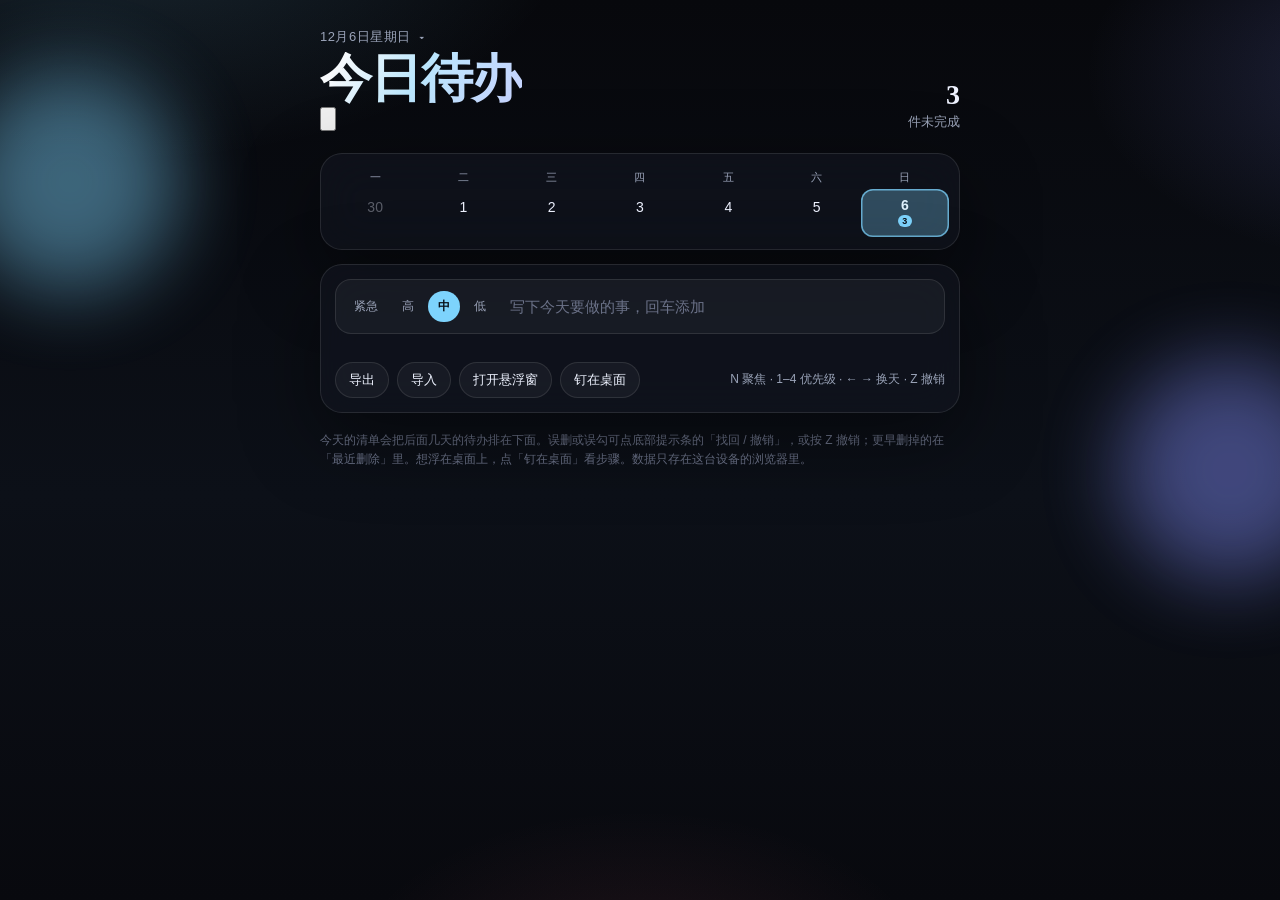
==== commit 4344f952: "Merge 3db112036860aa2be743e762d5fc1e4cfbebe2ff into eeadee08c8b395f40a125326dbf843a385bdf652" ====
--- a/index.html
+++ b/index.html
@@ -25,7 +25,28 @@
           </button>
           <button type="button" class="btn jump-today" id="jump-today" hidden>回到今天</button>
         </div>
-        <h1>今日待办</h1>
+        <div class="hero-brand">
+          <h1>今日待办</h1>
+          <button type="button" class="lantern" id="lantern" data-mood="idle" aria-label="提醒灯笼">
+            <span class="lantern-say" id="lantern-say" hidden></span>
+            <svg class="lantern-svg" viewBox="0 0 64 88" aria-hidden="true">
+              <line class="lantern-cord" x1="32" y1="2" x2="32" y2="12" />
+              <rect class="lantern-cap" x="22" y="10" width="20" height="6" rx="2" />
+              <ellipse class="lantern-glow" cx="32" cy="40" rx="22" ry="24" />
+              <path class="lantern-body" d="M16 22c0-2 4-4 16-4s16 2 16 4v32c0 8-6 14-16 14S16 62 16 54V22z" />
+              <path class="lantern-rib" d="M32 18v48M20 26c6 3 18 3 24 0M20 40c6 3 18 3 24 0M20 52c6 2 18 2 24 0" />
+              <g class="lantern-face">
+                <ellipse class="lantern-eye" cx="25" cy="38" rx="3.2" ry="3.6" />
+                <ellipse class="lantern-eye" cx="39" cy="38" rx="3.2" ry="3.6" />
+                <path class="lantern-mouth" d="M28 47c2 2.4 6 2.4 8 0" />
+              </g>
+              <ellipse class="lantern-flame" cx="32" cy="40" rx="5" ry="8" />
+              <rect class="lantern-base" x="24" y="66" width="16" height="5" rx="1.5" />
+              <path class="lantern-tassel" d="M32 71v10" />
+              <circle class="lantern-bead" cx="32" cy="83" r="2.2" />
+            </svg>
+          </button>
+        </div>
       </div>
       <div class="stat">
         <b id="count">0</b>
@@ -50,17 +71,48 @@
         <input id="title-input" class="title-input" name="title" maxlength="120" placeholder="写下今天要做的事，回车添加" />
       </form>
       <div class="list" id="list"></div>
+      <div class="trash-box" id="trash-box" hidden></div>
       <div class="toolbar">
         <button type="button" class="btn" id="clear-samples" hidden>清示例</button>
+        <button type="button" class="btn" id="trash-btn" hidden>最近删除</button>
         <button type="button" class="btn" id="export-btn">导出</button>
         <button type="button" class="btn" id="import-btn">导入</button>
         <input type="file" id="import-file" accept="application/json,.json" hidden />
-        <a class="btn" href="overlay.html">打开悬浮窗</a>
-        <span class="hint">N 聚焦 · 1–4 优先级 · ← → 换天</span>
+        <button type="button" class="btn" id="overlay-btn">打开悬浮窗</button>
+        <button type="button" class="btn" id="pin-btn">钉在桌面</button>
+        <span class="hint">N 聚焦 · 1–4 优先级 · ← → 换天 · Z 撤销</span>
       </div>
+      <aside class="pin-help" id="pin-help" hidden>
+        <div class="sec-label">做成桌面小应用</div>
+        <p>网页开出来的小窗去不掉系统白底和标题栏。Mac 要无边框、浮在最前，请用下面的悬浮窗应用。</p>
+        <div id="pin-mac">
+          <ol>
+            <li><b>无边框悬浮窗：</b>下载 <a href="macos/JinriOverlay.zip">今日待办悬浮窗.app</a>（zip），解压后拖到「应用程序」或桌面，再拖进程序坞。不需要装 Chrome。这是系统窗口，没有红绿灯和浅色底框，并默认浮在其他软件上面。之前下过旧版的请删掉重下：旧版顶上有标题栏，新版顶上只有一排「置顶 导出 导入 关闭」。</li>
+            <li>第一次打开若被系统拦下：macOS 15 及以上去「系统设置 → 隐私与安全性」，最下面点「仍要打开」；更早的系统按住 Control 点图标 →「打开」。</li>
+            <li>退出：点窗上的「关闭」，或程序坞图标右键退出。按住顶部手柄或标题可拖动。取消置顶后再点一次「置顶」可重新钉住。</li>
+            <li>这份清单存在本机悬浮窗里。若要和网页主页同一份：主页点「导出」，再在悬浮窗点「导入」。</li>
+            <li>Chrome 安装为应用、或用下面命令，仍会带系统标题栏，只能当备用。</li>
+          </ol>
+        </div>
+        <div id="pin-win">
+          <ol>
+            <li>点「打开悬浮窗」可先弹出小窗。</li>
+            <li>或按 <code>Win + R</code>，粘贴下面命令，开成没有地址栏的应用窗。</li>
+            <li>要一直置顶：安装 <a href="https://learn.microsoft.com/windows/powertoys/" target="_blank" rel="noreferrer">PowerToys</a>，点小窗后按 <code>Ctrl</code> + <code>Win</code> + <code>T</code>。</li>
+          </ol>
+        </div>
+        <div class="pin-cmd">
+          <code id="pin-cmd-text"></code>
+          <button type="button" class="btn" id="pin-copy">复制命令</button>
+        </div>
+      </aside>
     </section>
-    <p class="foot">事项会留在各自的日期上。今天会把过期未完成的列在「逾期」里。数据只存在这台设备的浏览器里。</p>
+    <p class="foot">今天的清单会把后面几天的待办排在下面。误删或误勾可点底部提示条的「找回 / 撤销」，或按 Z 撤销；更早删掉的在「最近删除」里。想浮在桌面上，点「钉在桌面」看步骤。数据只存在这台设备的浏览器里。</p>
   </main>
+  <div class="toast" id="toast" hidden>
+    <span id="toast-text"></span>
+    <button type="button" class="btn" id="toast-undo">撤销</button>
+  </div>
   <script src="app.js"></script>
   <script>
     const { PRIORITIES, WEEKDAYS } = Jinri;
@@ -69,6 +121,9 @@
     let viewDate = Jinri.isDateStr(savedView) ? savedView : Jinri.shanghaiDateStr();
     let cal = Jinri.yearMonth(viewDate);
     let calOpen = sessionStorage.getItem("jinri-cal-open") === "1";
+    let trashOpen = false;
+    let lastUndo = null;
+    let toastTimer = 0;
 
     function prioButtons(root, current, onPick) {
       root.innerHTML = PRIORITIES.map((p) =>
@@ -163,20 +218,86 @@
 
       const dayItems = Jinri.todosOnDate(viewDate, true);
       const overdue = isToday ? Jinri.overdueTodos() : [];
+      const later = isToday ? Jinri.upcomingGroups() : [];
       const list = document.getElementById("list");
       let html = "";
       if (overdue.length) {
         html += `<div class="sec-label warn">逾期</div>`;
         html += overdue.map((t) => itemHtml(t, true)).join("");
-        if (dayItems.length) html += `<div class="sec-label">今天</div>`;
+        if (dayItems.length || later.length) html += `<div class="sec-label">今天</div>`;
       }
       if (!dayItems.length) {
-        if (!overdue.length) html += `<div class="empty">${emptyMsg(viewDate, today)}</div>`;
+        if (!overdue.length && !later.length) html += `<div class="empty">${emptyMsg(viewDate, today)}</div>`;
       } else {
         html += dayItems.map((t) => itemHtml(t, false)).join("");
       }
+      if (later.length) {
+        html += `<div class="sec-label">陆续</div>`;
+        later.forEach((group) => {
+          html += `<button type="button" class="sec-date" data-jump="${group.date}">${Jinri.formatShortDate(group.date)}</button>`;
+          html += group.items.map((t) => itemHtml(t, false)).join("");
+        });
+      }
       list.innerHTML = html;
       document.getElementById("clear-samples").hidden = !Jinri.hasSamples();
+      renderTrash();
+      renderLantern();
+    }
+
+    function renderTrash() {
+      const items = Jinri.trashList();
+      document.getElementById("trash-btn").hidden = !items.length;
+      const box = document.getElementById("trash-box");
+      box.hidden = !trashOpen || !items.length;
+      if (box.hidden) return;
+      box.innerHTML = `<div class="sec-label">最近删除</div>` + items.map((t) => `
+        <article class="item trash-item" data-id="${t.id}">
+          <div class="mid">
+            <div class="meta">
+              <span class="tag">${Jinri.priorityLabel(t.priority)}</span>
+              <span>${Jinri.formatShortDate(t.date)}</span>
+            </div>
+            <div class="title">${escapeAttr(t.title)}</div>
+          </div>
+          <div class="side">
+            <button class="ghost" type="button" data-act="restore">恢复</button>
+          </div>
+        </article>
+      `).join("");
+    }
+
+    function showUndo(kind, payload, message) {
+      lastUndo = { kind, payload };
+      const toast = document.getElementById("toast");
+      document.getElementById("toast-text").textContent = message;
+      document.getElementById("toast-undo").textContent = kind === "delete" ? "找回" : "撤销";
+      toast.hidden = false;
+      armToast();
+    }
+
+    function armToast() {
+      clearTimeout(toastTimer);
+      toastTimer = setTimeout(() => { document.getElementById("toast").hidden = true; }, 15000);
+    }
+
+    function runUndo() {
+      if (!lastUndo) return;
+      if (lastUndo.kind === "delete") Jinri.restoreTodo(lastUndo.payload);
+      if (lastUndo.kind === "toggle") Jinri.toggleTodo(lastUndo.payload);
+      lastUndo = null;
+      document.getElementById("toast").hidden = true;
+      render();
+    }
+
+    function renderLantern() {
+      const state = Jinri.reminderState();
+      const el = document.getElementById("lantern");
+      const say = document.getElementById("lantern-say");
+      el.dataset.mood = state.mood;
+      const show = state.mood === "dusk" || state.mood === "night" || state.mood === "overdue";
+      say.hidden = !show;
+      say.textContent = state.text;
+      el.setAttribute("aria-label", state.text ? "提醒：" + state.text : "提醒灯笼");
     }
 
     function selectDate(date) {
@@ -197,6 +318,13 @@
       render();
     });
     document.getElementById("jump-today").addEventListener("click", jumpToday);
+    document.getElementById("lantern").addEventListener("click", () => {
+      const state = Jinri.reminderState();
+      const say = document.getElementById("lantern-say");
+      say.hidden = false;
+      say.textContent = state.text || (state.mood === "idle" ? "还有" + Jinri.nowUnfinishedCount() + "件" : "都做完了");
+      if (state.mood === "overdue" || state.mood === "night" || state.mood === "dusk") jumpToday();
+    });
     document.getElementById("cal-prev").addEventListener("click", () => {
       cal = Jinri.addMonths(cal.y, cal.m, -1);
       render();
@@ -240,12 +368,41 @@
     });
 
     document.getElementById("list").addEventListener("click", (e) => {
+      const jump = e.target.closest("[data-jump]");
+      if (jump) { selectDate(jump.dataset.jump); return; }
       const item = e.target.closest(".item");
       if (!item) return;
       const act = e.target.closest("[data-act]")?.dataset.act;
-      if (act === "toggle") { Jinri.toggleTodo(item.dataset.id); render(); }
-      if (act === "del") { Jinri.deleteTodo(item.dataset.id); render(); }
-    });
+      if (act === "toggle") {
+        const title = item.querySelector(".title")?.value || "";
+        const turningDone = !item.classList.contains("done");
+        Jinri.toggleTodo(item.dataset.id);
+        if (turningDone) showUndo("toggle", item.dataset.id, "已完成「" + title + "」");
+        render();
+      }
+      if (act === "del") {
+        const title = item.querySelector(".title")?.value || "";
+        Jinri.deleteTodo(item.dataset.id);
+        showUndo("delete", item.dataset.id, "已删除「" + title + "」");
+        render();
+      }
+    });
+    document.getElementById("trash-box").addEventListener("click", (e) => {
+      const item = e.target.closest(".item");
+      if (!item) return;
+      if (e.target.closest("[data-act]")?.dataset.act === "restore") {
+        Jinri.restoreTodo(item.dataset.id);
+        render();
+      }
+    });
+    document.getElementById("trash-btn").addEventListener("click", () => {
+      trashOpen = !trashOpen;
+      renderTrash();
+    });
+    document.getElementById("toast-undo").addEventListener("click", runUndo);
+    // 鼠标停在提示条上时不自动收起，移开后再重新计时。
+    document.getElementById("toast").addEventListener("mouseenter", () => clearTimeout(toastTimer));
+    document.getElementById("toast").addEventListener("mouseleave", armToast);
 
     document.getElementById("list").addEventListener("change", (e) => {
       if (!e.target.classList.contains("title")) return;
@@ -275,6 +432,66 @@
       URL.revokeObjectURL(a.href);
     });
 
+    let overlayWin = null;
+    async function openOverlayWindow() {
+      if (window.documentPictureInPicture && documentPictureInPicture.window) return;
+      if (overlayWin && !overlayWin.closed) {
+        overlayWin.focus();
+        return;
+      }
+      const url = new URL("overlay.html", location.href).href;
+      if (window.documentPictureInPicture) {
+        try {
+          const pip = await documentPictureInPicture.requestWindow({ width: 400, height: 580 });
+          pip.document.title = "今日待办";
+          pip.document.documentElement.style.height = "100%";
+          pip.document.body.style.cssText = "margin:0;height:100%;background:#0b0d12;overflow:hidden";
+          const frame = pip.document.createElement("iframe");
+          frame.src = url;
+          frame.setAttribute("style", "border:0;width:100%;height:100%;display:block;background:#0b0d12");
+          pip.document.body.appendChild(frame);
+          return;
+        } catch (err) {
+          console.warn(err);
+        }
+      }
+      overlayWin = window.open(
+        url,
+        "jinri-overlay",
+        "popup=yes,width=400,height=580,left=72,top=72,resizable=yes,scrollbars=yes"
+      );
+      if (!overlayWin) {
+        alert("浏览器拦住了小窗。请允许本站弹出窗口，或用 Chrome / Edge 再试。");
+        return;
+      }
+      overlayWin.focus();
+    }
+    document.getElementById("overlay-btn").addEventListener("click", () => {
+      openOverlayWindow();
+    });
+    const pinHelp = document.getElementById("pin-help");
+    const pinCmd = document.getElementById("pin-cmd-text");
+    const overlayUrl = new URL("overlay.html", location.href).href;
+    const isMac = /Mac|iPhone|iPad/.test(navigator.platform + navigator.userAgent);
+    document.getElementById("pin-mac").hidden = !isMac;
+    document.getElementById("pin-win").hidden = isMac;
+    pinCmd.textContent = isMac
+      ? "\"/Applications/Google Chrome.app/Contents/MacOS/Google Chrome\" --app=\"" + overlayUrl + "\""
+      : "chrome --app=" + overlayUrl;
+    document.getElementById("pin-btn").addEventListener("click", () => {
+      pinHelp.hidden = !pinHelp.hidden;
+    });
+    document.getElementById("pin-copy").addEventListener("click", async () => {
+      const text = pinCmd.textContent;
+      try {
+        await navigator.clipboard.writeText(text);
+        document.getElementById("pin-copy").textContent = "已复制";
+        setTimeout(() => { document.getElementById("pin-copy").textContent = "复制命令"; }, 1600);
+      } catch {
+        prompt("复制这行：", text);
+      }
+    });
+
     document.getElementById("import-btn").addEventListener("click", () => {
       document.getElementById("import-file").click();
     });
@@ -305,9 +522,17 @@
         e.preventDefault();
         selectDate(Jinri.addDays(viewDate, e.key === "ArrowRight" ? 1 : -1));
       }
-    });
-
+      if ((e.key === "z" || e.key === "Z") && !typing && !e.ctrlKey && !e.metaKey) {
+        e.preventDefault();
+        runUndo();
+      }
+    });
+
+    window.addEventListener("storage", (e) => {
+      if (e.key === Jinri.STORAGE_KEY) render();
+    });
     render();
+    setInterval(renderLantern, 60000);
     if ("serviceWorker" in navigator) {
       navigator.serviceWorker.register("./sw.js");
     }
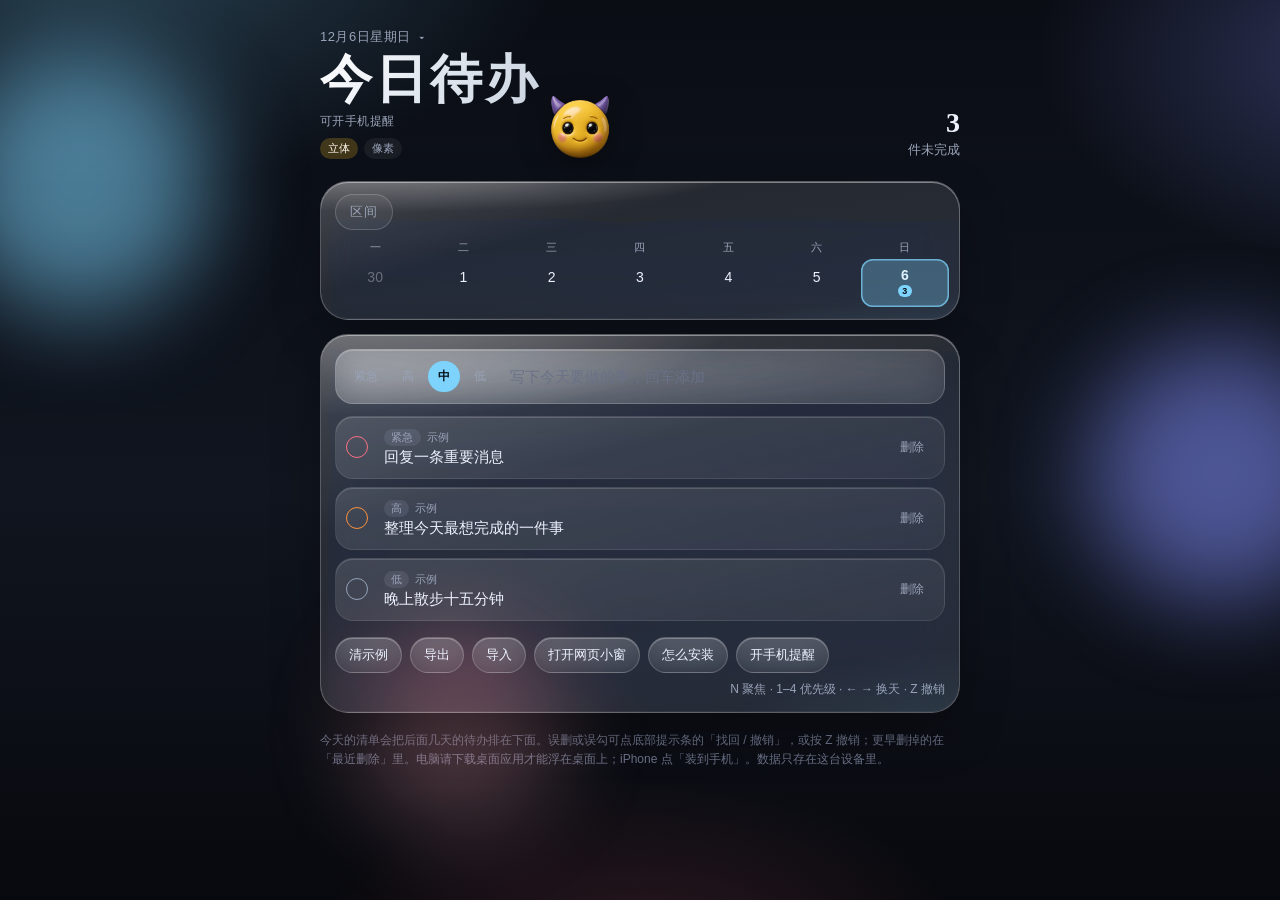
==== commit c47fc652: "Add 区间 range mode to the month calendar, inspired by a date range picker. Co-authored-by: Leo <mostd" ====
--- a/index.html
+++ b/index.html
@@ -4,18 +4,38 @@
   <meta charset="UTF-8" />
   <meta name="viewport" content="width=device-width, initial-scale=1, viewport-fit=cover" />
   <meta name="theme-color" content="#0b0d12" />
+  <meta name="color-scheme" content="dark" />
+  <meta name="mobile-web-app-capable" content="yes" />
   <meta name="apple-mobile-web-app-capable" content="yes" />
   <meta name="apple-mobile-web-app-status-bar-style" content="black-translucent" />
+  <meta name="apple-mobile-web-app-title" content="今日待办" />
   <title>今日待办</title>
   <link rel="manifest" href="manifest.json" />
   <link rel="icon" href="icon.svg" type="image/svg+xml" />
-  <link rel="apple-touch-icon" href="icon.svg" />
+  <link rel="icon" href="icons/icon-192.png" type="image/png" sizes="192x192" />
+  <link rel="apple-touch-icon" href="apple-touch-icon.png" sizes="180x180" />
   <link rel="stylesheet" href="styles.css" />
 </head>
 <body class="app">
+  <svg class="lg-defs" aria-hidden="true" focusable="false">
+    <filter id="liquid-glass" x="-10%" y="-10%" width="120%" height="120%" color-interpolation-filters="sRGB">
+      <feGaussianBlur in="SourceGraphic" stdDeviation="1.1" result="blur" />
+      <feTurbulence type="fractalNoise" baseFrequency="0.011 0.016" numOctaves="2" seed="4" result="noise" />
+      <feDisplacementMap in="blur" in2="noise" scale="14" xChannelSelector="R" yChannelSelector="G" />
+    </filter>
+  </svg>
   <div class="orb orb-a"></div>
   <div class="orb orb-b"></div>
+  <div class="orb orb-c"></div>
   <main class="app-wrap">
+    <div class="drag-handle" id="drag-handle" hidden title="拖动"><i></i></div>
+    <div class="native-bar" id="native-bar" hidden>
+      <button type="button" class="ghost-btn on" id="native-pin">置顶</button>
+      <button type="button" class="ghost-btn" id="native-export">导出</button>
+      <button type="button" class="ghost-btn" id="native-import">导入</button>
+      <button type="button" class="ghost-btn" id="native-close">关闭</button>
+      <input id="native-import-file" type="file" accept="application/json,.json" hidden />
+    </div>
     <header class="hero">
       <div>
         <div class="kicker-row">
@@ -27,24 +47,16 @@
         </div>
         <div class="hero-brand">
           <h1>今日待办</h1>
-          <button type="button" class="lantern" id="lantern" data-mood="idle" aria-label="提醒灯笼">
+          <div class="pet-line" id="pet-line"></div>
+          <div class="pet-styles" id="pet-styles">
+            <button type="button" class="pet-style" data-style="3d">立体</button>
+            <button type="button" class="pet-style" data-style="pixel">像素</button>
+          </div>
+          <button type="button" class="lantern" id="lantern" data-mood="idle" data-style="3d" aria-label="提醒小鲨">
             <span class="lantern-say" id="lantern-say" hidden></span>
-            <svg class="lantern-svg" viewBox="0 0 64 88" aria-hidden="true">
-              <line class="lantern-cord" x1="32" y1="2" x2="32" y2="12" />
-              <rect class="lantern-cap" x="22" y="10" width="20" height="6" rx="2" />
-              <ellipse class="lantern-glow" cx="32" cy="40" rx="22" ry="24" />
-              <path class="lantern-body" d="M16 22c0-2 4-4 16-4s16 2 16 4v32c0 8-6 14-16 14S16 62 16 54V22z" />
-              <path class="lantern-rib" d="M32 18v48M20 26c6 3 18 3 24 0M20 40c6 3 18 3 24 0M20 52c6 2 18 2 24 0" />
-              <g class="lantern-face">
-                <ellipse class="lantern-eye" cx="25" cy="38" rx="3.2" ry="3.6" />
-                <ellipse class="lantern-eye" cx="39" cy="38" rx="3.2" ry="3.6" />
-                <path class="lantern-mouth" d="M28 47c2 2.4 6 2.4 8 0" />
-              </g>
-              <ellipse class="lantern-flame" cx="32" cy="40" rx="5" ry="8" />
-              <rect class="lantern-base" x="24" y="66" width="16" height="5" rx="1.5" />
-              <path class="lantern-tassel" d="M32 71v10" />
-              <circle class="lantern-bead" cx="32" cy="83" r="2.2" />
-            </svg>
+            <span class="pet-orb" aria-hidden="true">
+              <img class="lantern-img" id="lantern-img" src="icons/face3d-idle.png" width="72" height="72" alt="" />
+            </span>
           </button>
         </div>
       </div>
@@ -56,6 +68,21 @@
     </header>
 
     <section class="cal-panel glass" id="cal-panel">
+      <div class="cal-tools">
+        <button type="button" class="range-toggle" id="range-toggle" aria-pressed="false">区间</button>
+        <span class="range-badge" id="range-badge" hidden></span>
+      </div>
+      <div class="range-tabs" id="range-tabs" data-active="start" hidden>
+        <button type="button" class="range-tab on" data-pick="start" aria-selected="true">
+          <span class="k">开始</span>
+          <span class="v" id="range-start-label">选择日期</span>
+        </button>
+        <button type="button" class="range-tab" data-pick="end" aria-selected="false">
+          <span class="k">结束</span>
+          <span class="v" id="range-end-label">选择日期</span>
+        </button>
+        <span class="range-underline" aria-hidden="true"></span>
+      </div>
       <div class="cal-head" id="cal-head">
         <button type="button" class="cal-nav-btn" id="cal-prev" aria-label="上个月">‹</button>
         <button type="button" class="cal-title" id="cal-title"></button>
@@ -63,12 +90,26 @@
       </div>
       <div class="cal-dows" id="cal-dows"></div>
       <div class="cal-grid" id="cal-grid"></div>
+      <div class="range-presets" id="range-presets" hidden>
+        <button type="button" class="range-chip" data-preset="weekend">本周末</button>
+        <button type="button" class="range-chip" data-preset="3d">3天</button>
+        <button type="button" class="range-chip" data-preset="1w">1周</button>
+        <button type="button" class="range-chip" data-preset="2w">2周</button>
+        <button type="button" class="range-chip" data-preset="clear">清除</button>
+      </div>
+      <div class="range-body" id="range-body" hidden>
+        <div class="range-list" id="range-list"></div>
+        <form class="range-add" id="range-add" autocomplete="off">
+          <input id="range-input" maxlength="120" enterkeyhint="done" placeholder="在这 1 天每天添加…" aria-label="在区间内每天添加" />
+          <button type="submit" class="btn">添加</button>
+        </form>
+      </div>
     </section>
 
     <section class="panel glass">
       <form class="add-row" id="add-form" autocomplete="off">
         <div class="prios" id="prios"></div>
-        <input id="title-input" class="title-input" name="title" maxlength="120" placeholder="写下今天要做的事，回车添加" />
+        <input id="title-input" class="title-input" name="title" maxlength="120" enterkeyhint="done" autocapitalize="sentences" placeholder="写下今天要做的事，回车添加" />
       </form>
       <div class="list" id="list"></div>
       <div class="trash-box" id="trash-box" hidden></div>
@@ -78,25 +119,39 @@
         <button type="button" class="btn" id="export-btn">导出</button>
         <button type="button" class="btn" id="import-btn">导入</button>
         <input type="file" id="import-file" accept="application/json,.json" hidden />
-        <button type="button" class="btn" id="overlay-btn">打开悬浮窗</button>
-        <button type="button" class="btn" id="pin-btn">钉在桌面</button>
+        <button type="button" class="btn" id="app-dl-btn" hidden>下载桌面应用</button>
+        <button type="button" class="btn" id="overlay-btn">打开网页小窗</button>
+        <button type="button" class="btn" id="pin-btn">怎么安装</button>
+        <button type="button" class="btn" id="remind-btn">开手机提醒</button>
+        <button type="button" class="btn" id="install-btn" hidden>装到手机</button>
         <span class="hint">N 聚焦 · 1–4 优先级 · ← → 换天 · Z 撤销</span>
       </div>
       <aside class="pin-help" id="pin-help" hidden>
-        <div class="sec-label">做成桌面小应用</div>
-        <p>网页开出来的小窗去不掉系统白底和标题栏。Mac 要无边框、浮在最前，请用下面的悬浮窗应用。</p>
+        <div class="sec-label" id="pin-help-title">下载桌面应用</div>
+        <div id="pin-ios" hidden>
+          <p>用 Safari 打开本页，就能装到 iPhone / iPad 主屏幕，之后像独立 App 一样用：没有地址栏，图标是今日待办，数据还在这台手机里。</p>
+          <ol>
+            <li>用 <b>Safari</b> 打开（不要用微信、钉钉里的内置浏览器）。</li>
+            <li>点底部分享按钮 <b>□↑</b>。</li>
+            <li>下滑找到 <b>添加到主屏幕</b>，名称保持「今日待办」，点添加。</li>
+            <li>回主屏幕点新图标即可。以后改事项都在这个图标里，不必再打开浏览器。</li>
+            <li>装好后再点「开手机提醒」，允许通知。小鲨会在傍晚、夜里或有逾期时催你，主屏幕图标也会标未完成件数。</li>
+          </ol>
+          <p>这不是 App Store 上架的原生应用。上架需要苹果开发者账号和 Xcode 打包，目前这套网页装到主屏幕已经能日常使用。</p>
+        </div>
+        <p id="pin-desk-lead">浏览器里的小窗不能一直浮在桌面上，也去不掉标题栏。Mac 请下载桌面应用，解压即用，默认置顶。</p>
         <div id="pin-mac">
           <ol>
-            <li><b>无边框悬浮窗：</b>下载 <a href="macos/JinriOverlay.zip">今日待办悬浮窗.app</a>（zip），解压后拖到「应用程序」或桌面，再拖进程序坞。不需要装 Chrome。这是系统窗口，没有红绿灯和浅色底框，并默认浮在其他软件上面。之前下过旧版的请删掉重下：旧版顶上有标题栏，新版顶上只有一排「置顶 导出 导入 关闭」。</li>
-            <li>第一次打开若被系统拦下：macOS 15 及以上去「系统设置 → 隐私与安全性」，最下面点「仍要打开」；更早的系统按住 Control 点图标 →「打开」。</li>
-            <li>退出：点窗上的「关闭」，或程序坞图标右键退出。按住顶部手柄或标题可拖动。取消置顶后再点一次「置顶」可重新钉住。</li>
-            <li>这份清单存在本机悬浮窗里。若要和网页主页同一份：主页点「导出」，再在悬浮窗点「导入」。</li>
-            <li>Chrome 安装为应用、或用下面命令，仍会带系统标题栏，只能当备用。</li>
+            <li>点「下载桌面应用」，或打开 <a id="app-zip-link" href="macos/JinriOverlay.zip">今日待办.app</a>（zip）。</li>
+            <li>解压出「今日待办.app」，拖到「应用程序」或桌面，再拖进程序坞。不需要 Chrome。</li>
+            <li>第一次若被拦：macOS 15+ 到「系统设置 → 隐私与安全性」点「仍要打开」；更早系统按住 Control 点图标 →「打开」。</li>
+            <li>打开后是无边框窗口，浮在别的软件上面。按住顶上横条或标题可拖动。点「置顶」可开关置顶，「关闭」退出。</li>
+            <li>清单存在本机。若要和网页同一份：这边导出，应用里导入。</li>
           </ol>
         </div>
         <div id="pin-win">
           <ol>
-            <li>点「打开悬浮窗」可先弹出小窗。</li>
+            <li>点「打开网页小窗」可先预览。这个窗不能一直浮在桌面上。</li>
             <li>或按 <code>Win + R</code>，粘贴下面命令，开成没有地址栏的应用窗。</li>
             <li>要一直置顶：安装 <a href="https://learn.microsoft.com/windows/powertoys/" target="_blank" rel="noreferrer">PowerToys</a>，点小窗后按 <code>Ctrl</code> + <code>Win</code> + <code>T</code>。</li>
           </ol>
@@ -107,7 +162,7 @@
         </div>
       </aside>
     </section>
-    <p class="foot">今天的清单会把后面几天的待办排在下面。误删或误勾可点底部提示条的「找回 / 撤销」，或按 Z 撤销；更早删掉的在「最近删除」里。想浮在桌面上，点「钉在桌面」看步骤。数据只存在这台设备的浏览器里。</p>
+    <p class="foot">今天的清单会把后面几天的待办排在下面。误删或误勾可点底部提示条的「找回 / 撤销」，或按 Z 撤销；更早删掉的在「最近删除」里。电脑请下载桌面应用才能浮在桌面上；iPhone 点「装到手机」。数据只存在这台设备里。</p>
   </main>
   <div class="toast" id="toast" hidden>
     <span id="toast-text"></span>
@@ -121,6 +176,13 @@
     let viewDate = Jinri.isDateStr(savedView) ? savedView : Jinri.shanghaiDateStr();
     let cal = Jinri.yearMonth(viewDate);
     let calOpen = sessionStorage.getItem("jinri-cal-open") === "1";
+    let rangeOn = false;
+    let rangeStart = "";
+    let rangeEnd = "";
+    let rangePick = "start";
+    let rangePreset = "";
+    let hoverDate = "";
+    let markCache = {};
     let trashOpen = false;
     let lastUndo = null;
     let toastTimer = 0;
@@ -169,30 +231,254 @@
 
     function dayButton(cell, today, marks) {
       const mark = marks[cell.date];
+      const selected = !rangeOn && cell.date === viewDate;
       const cls = [
         "cal-day",
         cell.outside ? "out" : "",
         cell.date === today ? "today" : "",
-        cell.date === viewDate ? "sel" : "",
+        cell.date < today ? "past" : "",
+        selected ? "sel" : "",
       ].filter(Boolean).join(" ");
       let markHtml = `<span class="cal-mark" aria-hidden="true"></span>`;
       if (mark) {
         const n = mark.open || mark.total;
         markHtml = `<span class="cal-mark on${mark.open ? " open" : ""}">${n > 1 ? n : ""}</span>`;
       }
-      return `<button type="button" class="${cls}" data-date="${cell.date}" aria-label="${cell.date}" aria-current="${cell.date === viewDate ? "date" : "false"}"><span class="cal-num">${cell.day}</span>${markHtml}</button>`;
+      const dot = cell.date === today ? `<i class="cal-today-dot" aria-hidden="true"></i>` : "";
+      return `<button type="button" class="${cls}" data-date="${cell.date}" aria-label="${cell.date}" aria-current="${selected ? "date" : "false"}"><span class="cal-num">${cell.day}</span>${dot}${markHtml}</button>`;
+    }
+
+    function canPointerHover() {
+      return window.matchMedia("(hover: hover) and (pointer: fine)").matches;
+    }
+
+    function visibleRange() {
+      if (!rangeOn || !Jinri.isDateStr(rangeStart)) return null;
+      let end = rangeEnd;
+      let preview = false;
+      if (hoverDate && Jinri.isDateStr(hoverDate) && canPointerHover()) {
+        end = hoverDate;
+        preview = hoverDate !== rangeEnd || !rangeEnd;
+      }
+      if (!Jinri.isDateStr(end)) {
+        return { start: rangeStart, end: rangeStart, days: [rangeStart], preview: false, single: true };
+      }
+      const days = Jinri.rangeDays(rangeStart, end);
+      if (!days.length) return null;
+      return { start: days[0], end: days[days.length - 1], days, preview, single: days.length === 1 };
+    }
+
+    function summaryCached(start, end) {
+      const days = Jinri.rangeDays(start, end);
+      let open = 0;
+      days.forEach((d) => {
+        const mark = markCache[d];
+        if (mark) open += mark.open;
+      });
+      return { days: days.length, open };
+    }
+
+    function applyRangeVisuals() {
+      const panel = document.getElementById("cal-panel");
+      const vr = visibleRange();
+      panel.classList.toggle("range-on", rangeOn);
+      if (rangeOn && rangePreset) panel.dataset.preset = rangePreset;
+      else delete panel.dataset.preset;
+      const badge = document.getElementById("range-badge");
+      if (!vr) {
+        badge.hidden = true;
+        badge.textContent = "";
+      } else {
+        const sum = summaryCached(vr.start, vr.end);
+        badge.hidden = false;
+        badge.textContent = sum.days + " 天 · " + sum.open + " 项未完成";
+      }
+      const set = vr ? new Set(vr.days) : null;
+      document.querySelectorAll(".cal-week").forEach((row) => {
+        const band = row.querySelector(".cal-band");
+        const days = Array.from(row.querySelectorAll(".cal-day"));
+        days.forEach((btn) => btn.classList.remove("in-range", "endpoint", "is-start", "is-end"));
+        if (!vr) {
+          band.hidden = true;
+          band.classList.remove("is-on", "preview", "round-l", "round-r");
+          return;
+        }
+        let first = -1;
+        let last = -1;
+        days.forEach((btn, i) => {
+          const date = btn.dataset.date;
+          if (!set.has(date)) return;
+          if (first < 0) first = i;
+          last = i;
+          btn.classList.add("in-range");
+          if (date === vr.start) btn.classList.add("endpoint", "is-start");
+          if (date === vr.end) btn.classList.add("endpoint", "is-end");
+        });
+        if (first < 0 || vr.single) {
+          band.hidden = true;
+          band.classList.remove("is-on", "preview");
+          return;
+        }
+        const wasHidden = band.hidden;
+        band.hidden = false;
+        band.classList.toggle("preview", !!vr.preview);
+        band.classList.toggle("round-l", first === 0 || days[first].dataset.date === vr.start);
+        band.classList.toggle("round-r", last === 6 || days[last].dataset.date === vr.end);
+        band.style.setProperty("--from", String(first));
+        band.style.setProperty("--to", String(last));
+        if (wasHidden) {
+          band.classList.remove("is-on");
+          void band.offsetWidth;
+          band.classList.add("is-on");
+        }
+      });
+    }
+
+    function renderRangeList() {
+      const groups = Jinri.todosInRange(rangeStart, rangeEnd, true);
+      const box = document.getElementById("range-list");
+      if (!groups.length) {
+        box.innerHTML = `<div class="empty range-empty">这几天还没有待办</div>`;
+        return;
+      }
+      let html = "";
+      groups.forEach((group) => {
+        html += `<button type="button" class="sec-date" data-jump="${group.date}">${Jinri.formatShortDate(group.date)}</button>`;
+        html += group.todos.map((t) => itemHtml(t, false)).join("");
+      });
+      box.innerHTML = html;
+    }
+
+    function renderRangeChrome() {
+      const toggle = document.getElementById("range-toggle");
+      toggle.classList.toggle("on", rangeOn);
+      toggle.setAttribute("aria-pressed", rangeOn ? "true" : "false");
+      const tabs = document.getElementById("range-tabs");
+      tabs.hidden = !rangeOn;
+      document.getElementById("range-presets").hidden = !rangeOn;
+      const complete = !!(rangeOn && rangeStart && rangeEnd);
+      document.getElementById("range-body").hidden = !complete;
+      const active = rangePick === "end" ? "end" : "start";
+      tabs.dataset.active = active;
+      tabs.querySelectorAll(".range-tab").forEach((tab) => {
+        const on = tab.dataset.pick === active;
+        tab.classList.toggle("on", on);
+        tab.setAttribute("aria-selected", on ? "true" : "false");
+      });
+      const startLabel = document.getElementById("range-start-label");
+      const endLabel = document.getElementById("range-end-label");
+      startLabel.textContent = rangeStart ? Jinri.formatShortDate(rangeStart) : "选择日期";
+      endLabel.textContent = rangeEnd ? Jinri.formatShortDate(rangeEnd) : "选择日期";
+      startLabel.classList.toggle("is-set", !!rangeStart);
+      endLabel.classList.toggle("is-set", !!rangeEnd);
+      document.querySelectorAll(".range-chip").forEach((chip) => {
+        chip.classList.toggle("on", !!rangePreset && chip.dataset.preset === rangePreset);
+      });
+      if (complete) {
+        const n = Jinri.rangeDays(rangeStart, rangeEnd).length;
+        document.getElementById("range-input").placeholder = "在这 " + n + " 天每天添加…";
+        renderRangeList();
+      }
     }
 
     function renderCalendar() {
       const today = Jinri.shanghaiDateStr();
-      const marks = Jinri.taskMarks();
+      markCache = Jinri.taskMarks();
       document.getElementById("cal-head").hidden = !calOpen;
       document.getElementById("cal-title").textContent = Jinri.formatMonthTitle(cal.y, cal.m);
       document.getElementById("cal-dows").innerHTML = WEEKDAYS.map((w) => `<div class="cal-dow">${w}</div>`).join("");
       const cells = calOpen ? Jinri.monthCells(cal.y, cal.m) : Jinri.weekCells(viewDate);
       const grid = document.getElementById("cal-grid");
       grid.classList.toggle("week", !calOpen);
-      grid.innerHTML = cells.map((cell) => dayButton(cell, today, marks)).join("");
+      let html = "";
+      for (let i = 0; i < cells.length; i += 7) {
+        const slice = cells.slice(i, i + 7);
+        html += `<div class="cal-week"><div class="cal-band" hidden></div>${slice.map((cell) => dayButton(cell, today, markCache)).join("")}</div>`;
+      }
+      grid.innerHTML = html;
+      applyRangeVisuals();
+    }
+
+    function pickRangeDate(date) {
+      if (!Jinri.isDateStr(date)) return;
+      hoverDate = "";
+      rangePreset = "";
+      if (!rangeStart || rangePick === "start") {
+        rangeStart = date;
+        if (rangeEnd && rangeEnd < rangeStart) rangeEnd = "";
+        rangePick = "end";
+      } else {
+        let end = date;
+        let start = rangeStart;
+        if (end < start) {
+          const tmp = end;
+          end = start;
+          start = tmp;
+        }
+        const days = Jinri.rangeDays(start, end);
+        rangeStart = days[0] || start;
+        rangeEnd = days[days.length - 1] || end;
+        rangePick = "end";
+      }
+      viewDate = rangeStart || date;
+      cal = Jinri.yearMonth(viewDate);
+      sessionStorage.setItem("jinri-view-date", viewDate);
+      render();
+    }
+
+    function applyPreset(preset) {
+      const span = Jinri.presetRange(Jinri.shanghaiDateStr(), preset);
+      rangeOn = true;
+      calOpen = true;
+      sessionStorage.setItem("jinri-cal-open", "1");
+      rangeStart = span.start;
+      rangeEnd = span.end;
+      rangePreset = preset;
+      rangePick = "end";
+      hoverDate = "";
+      viewDate = span.start;
+      cal = Jinri.yearMonth(span.start);
+      sessionStorage.setItem("jinri-view-date", viewDate);
+      render();
+    }
+
+    function clearRange() {
+      rangeStart = "";
+      rangeEnd = "";
+      rangePreset = "";
+      rangePick = "start";
+      hoverDate = "";
+      render();
+    }
+
+    function initRangeFromUrl() {
+      let query = "";
+      try { query = new URLSearchParams(location.search).get("range") || ""; } catch (e) { return; }
+      if (!query) return;
+      if (query === "weekend" || query === "3d" || query === "1w" || query === "2w") {
+        const span = Jinri.presetRange(Jinri.shanghaiDateStr(), query);
+        rangeOn = true;
+        calOpen = true;
+        rangeStart = span.start;
+        rangeEnd = span.end;
+        rangePreset = query;
+        rangePick = "end";
+        viewDate = span.start;
+        cal = Jinri.yearMonth(span.start);
+        return;
+      }
+      const match = query.match(/^(\d{4}-\d{2}-\d{2})\.\.(\d{4}-\d{2}-\d{2})$/);
+      if (!match || !Jinri.isDateStr(match[1]) || !Jinri.isDateStr(match[2])) return;
+      const days = Jinri.rangeDays(match[1], match[2]);
+      if (!days.length) return;
+      rangeOn = true;
+      calOpen = true;
+      rangeStart = days[0];
+      rangeEnd = days[days.length - 1];
+      rangePreset = "";
+      rangePick = "end";
+      viewDate = rangeStart;
+      cal = Jinri.yearMonth(rangeStart);
     }
 
     function render() {
@@ -214,6 +500,7 @@
         addPriority = p;
         render();
       });
+      renderRangeChrome();
       renderCalendar();
 
       const dayItems = Jinri.todosOnDate(viewDate, true);
@@ -289,15 +576,85 @@
       render();
     }
 
+    let pokeUntil = 0;
+
     function renderLantern() {
-      const state = Jinri.reminderState();
+      const pet = Jinri.petSpeech();
       const el = document.getElementById("lantern");
       const say = document.getElementById("lantern-say");
-      el.dataset.mood = state.mood;
-      const show = state.mood === "dusk" || state.mood === "night" || state.mood === "overdue";
+      const style = Jinri.petStyle();
+      const poking = Date.now() < pokeUntil;
+      el.dataset.mood = poking ? "poke" : pet.mood;
+      el.dataset.style = style;
+      const img = document.getElementById("lantern-img");
+      const next = Jinri.petFaceSrc(poking ? "poke" : pet.mood, style);
+      if (img.getAttribute("src") !== next) img.src = next;
+      const show = poking || pet.mood === "dusk" || pet.mood === "night" || pet.mood === "overdue";
       say.hidden = !show;
-      say.textContent = state.text;
-      el.setAttribute("aria-label", state.text ? "提醒：" + state.text : "提醒灯笼");
+      say.textContent = poking ? "加油！" : pet.text;
+      el.setAttribute("aria-label", pet.speech);
+      const line = document.getElementById("pet-line");
+      const on = Jinri.remindOn();
+      const bits = [];
+      if (pet.streak) bits.push("连续" + pet.streak + "天");
+      bits.push(on ? "小鲨会催手机" : "可开手机提醒");
+      line.textContent = bits.join(" · ");
+      document.querySelectorAll("#pet-styles .pet-style").forEach((btn) => {
+        btn.classList.toggle("on", btn.dataset.style === style);
+      });
+      document.getElementById("remind-btn").textContent = on ? "已开提醒" : "开手机提醒";
+      syncAppBadge(pet);
+      maybeSendNag();
+    }
+
+    function badgeCount() {
+      return Jinri.nowUnfinishedCount() + Jinri.overdueTodos().length;
+    }
+
+    function syncAppBadge(pet) {
+      if (!navigator.setAppBadge) return;
+      const n = pet && pet.mood === "done" ? 0 : badgeCount();
+      if (n > 0) navigator.setAppBadge(n);
+      else if (navigator.clearAppBadge) navigator.clearAppBadge();
+    }
+
+    function maybeSendNag() {
+      const payload = Jinri.maybeNag();
+      if (!payload) return;
+      if (navigator.serviceWorker && navigator.serviceWorker.controller) {
+        navigator.serviceWorker.controller.postMessage(payload);
+      } else if (typeof Notification !== "undefined" && Notification.permission === "granted") {
+        try { new Notification(payload.title, { body: payload.body, tag: "jinri-pet" }); } catch (e) {}
+      }
+    }
+
+    let remindPrompted = false;
+
+    async function enablePetRemind(force) {
+      if (typeof Notification === "undefined") {
+        if (force) alert("这台设备不支持系统通知。小鲨仍会在页面里催你。");
+        return;
+      }
+      let perm = Notification.permission;
+      if (perm === "denied") {
+        Jinri.setRemindOn(false);
+        if (force) alert("没打开通知。请用 Safari 把本页装到主屏幕，再允许通知。小鲨在页面里还是会说话。");
+        renderLantern();
+        return;
+      }
+      if (perm !== "granted") {
+        if (remindPrompted && !force) {
+          renderLantern();
+          return;
+        }
+        remindPrompted = true;
+        perm = await Notification.requestPermission();
+      }
+      Jinri.setRemindOn(perm === "granted");
+      if (perm !== "granted" && force) {
+        alert("没打开通知。请用 Safari 把本页装到主屏幕，再允许通知。小鲨在页面里还是会说话。");
+      }
+      renderLantern();
     }
 
     function selectDate(date) {
@@ -319,12 +676,28 @@
     });
     document.getElementById("jump-today").addEventListener("click", jumpToday);
     document.getElementById("lantern").addEventListener("click", () => {
-      const state = Jinri.reminderState();
+      const pet = Jinri.petSpeech();
+      const el = document.getElementById("lantern");
       const say = document.getElementById("lantern-say");
+      pokeUntil = Date.now() + 1400;
+      el.classList.add("is-poke");
+      el.dataset.mood = "poke";
+      document.getElementById("lantern-img").src = Jinri.petFaceSrc("poke");
       say.hidden = false;
-      say.textContent = state.text || (state.mood === "idle" ? "还有" + Jinri.nowUnfinishedCount() + "件" : "都做完了");
-      if (state.mood === "overdue" || state.mood === "night" || state.mood === "dusk") jumpToday();
-    });
+      say.textContent = pet.mood === "done" ? pet.speech : "加油！";
+      setTimeout(() => {
+        el.classList.remove("is-poke");
+        if (Date.now() >= pokeUntil) renderLantern();
+      }, 1400);
+      if (pet.mood === "overdue" || pet.mood === "night" || pet.mood === "dusk") jumpToday();
+    });
+    document.getElementById("pet-styles").addEventListener("click", (e) => {
+      const btn = e.target.closest("[data-style]");
+      if (!btn) return;
+      Jinri.setPetStyle(btn.dataset.style);
+      renderLantern();
+    });
+    document.getElementById("remind-btn").addEventListener("click", () => enablePetRemind(true));
     document.getElementById("cal-prev").addEventListener("click", () => {
       cal = Jinri.addMonths(cal.y, cal.m, -1);
       render();
@@ -356,7 +729,50 @@
     }, { passive: true });
     document.getElementById("cal-grid").addEventListener("click", (e) => {
       const btn = e.target.closest("[data-date]");
-      if (btn) selectDate(btn.dataset.date);
+      if (!btn) return;
+      if (rangeOn) pickRangeDate(btn.dataset.date);
+      else selectDate(btn.dataset.date);
+    });
+    document.getElementById("cal-grid").addEventListener("pointerover", (e) => {
+      if (!rangeOn || !rangeStart || !canPointerHover()) return;
+      const btn = e.target.closest("[data-date]");
+      if (!btn || btn.dataset.date === hoverDate) return;
+      hoverDate = btn.dataset.date;
+      applyRangeVisuals();
+    });
+    document.getElementById("cal-grid").addEventListener("pointerleave", () => {
+      if (!hoverDate) return;
+      hoverDate = "";
+      applyRangeVisuals();
+    });
+    document.getElementById("range-toggle").addEventListener("click", () => {
+      rangeOn = !rangeOn;
+      hoverDate = "";
+      if (rangeOn) {
+        calOpen = true;
+        sessionStorage.setItem("jinri-cal-open", "1");
+      }
+      render();
+    });
+    document.getElementById("range-tabs").addEventListener("click", (e) => {
+      const tab = e.target.closest("[data-pick]");
+      if (!tab) return;
+      rangePick = tab.dataset.pick === "end" ? "end" : "start";
+      render();
+    });
+    document.getElementById("range-presets").addEventListener("click", (e) => {
+      const chip = e.target.closest("[data-preset]");
+      if (!chip) return;
+      if (chip.dataset.preset === "clear") clearRange();
+      else applyPreset(chip.dataset.preset);
+    });
+    document.getElementById("range-add").addEventListener("submit", (e) => {
+      e.preventDefault();
+      const input = document.getElementById("range-input");
+      const n = Jinri.addTodoRange(input.value, addPriority, rangeStart, rangeEnd);
+      if (!n) return;
+      input.value = "";
+      render();
     });
 
     document.getElementById("add-form").addEventListener("submit", (e) => {
@@ -367,7 +783,7 @@
       render();
     });
 
-    document.getElementById("list").addEventListener("click", (e) => {
+    function onItemClick(e) {
       const jump = e.target.closest("[data-jump]");
       if (jump) { selectDate(jump.dataset.jump); return; }
       const item = e.target.closest(".item");
@@ -386,7 +802,9 @@
         showUndo("delete", item.dataset.id, "已删除「" + title + "」");
         render();
       }
-    });
+    }
+    document.getElementById("list").addEventListener("click", onItemClick);
+    document.getElementById("range-list").addEventListener("click", onItemClick);
     document.getElementById("trash-box").addEventListener("click", (e) => {
       const item = e.target.closest(".item");
       if (!item) return;
@@ -404,19 +822,23 @@
     document.getElementById("toast").addEventListener("mouseenter", () => clearTimeout(toastTimer));
     document.getElementById("toast").addEventListener("mouseleave", armToast);
 
-    document.getElementById("list").addEventListener("change", (e) => {
+    function onTitleChange(e) {
       if (!e.target.classList.contains("title")) return;
       const item = e.target.closest(".item");
+      if (!item) return;
       Jinri.editTitle(item.dataset.id, e.target.value);
       render();
-    });
-
-    document.getElementById("list").addEventListener("keydown", (e) => {
+    }
+    function onTitleKey(e) {
       if (e.target.classList.contains("title") && e.key === "Enter") {
         e.preventDefault();
         e.target.blur();
       }
-    });
+    }
+    document.getElementById("list").addEventListener("change", onTitleChange);
+    document.getElementById("range-list").addEventListener("change", onTitleChange);
+    document.getElementById("list").addEventListener("keydown", onTitleKey);
+    document.getElementById("range-list").addEventListener("keydown", onTitleKey);
 
     document.getElementById("clear-samples").addEventListener("click", () => {
       Jinri.clearSamples();
@@ -431,6 +853,31 @@
       a.click();
       URL.revokeObjectURL(a.href);
     });
+
+    const APP_ZIP_LOCAL = new URL("macos/JinriOverlay.zip", location.href).href;
+    const APP_ZIP_REMOTE = [
+      "https://github.com/mostdesign01-sudo/jinri-todos/raw/cursor/desktop-app-9ccf/macos/JinriOverlay.zip",
+      "https://github.com/mostdesign01-sudo/jinri-todos/raw/cursor/codex-faces-9ccf/macos/JinriOverlay.zip",
+    ];
+
+    async function desktopAppZipUrl() {
+      try {
+        const res = await fetch(APP_ZIP_LOCAL, { method: "HEAD" });
+        if (res.ok) return APP_ZIP_LOCAL;
+      } catch (e) {}
+      return APP_ZIP_REMOTE[0];
+    }
+
+    async function downloadDesktopApp() {
+      const href = await desktopAppZipUrl();
+      const a = document.createElement("a");
+      a.href = href;
+      a.rel = "noopener";
+      a.download = "今日待办.zip";
+      document.body.appendChild(a);
+      a.click();
+      a.remove();
+    }
 
     let overlayWin = null;
     async function openOverlayWindow() {
@@ -461,26 +908,110 @@
         "popup=yes,width=400,height=580,left=72,top=72,resizable=yes,scrollbars=yes"
       );
       if (!overlayWin) {
-        alert("浏览器拦住了小窗。请允许本站弹出窗口，或用 Chrome / Edge 再试。");
+        alert("浏览器拦住了小窗。网页小窗也不能浮在桌面上。Mac 请下载桌面应用。");
         return;
       }
       overlayWin.focus();
     }
     document.getElementById("overlay-btn").addEventListener("click", () => {
       openOverlayWindow();
+    });
+    document.getElementById("app-dl-btn").addEventListener("click", () => {
+      downloadDesktopApp();
     });
     const pinHelp = document.getElementById("pin-help");
     const pinCmd = document.getElementById("pin-cmd-text");
     const overlayUrl = new URL("overlay.html", location.href).href;
-    const isMac = /Mac|iPhone|iPad/.test(navigator.platform + navigator.userAgent);
+    const ua = navigator.userAgent || "";
+    const isIOS = /iPhone|iPad|iPod/.test(ua) || (navigator.platform === "MacIntel" && navigator.maxTouchPoints > 1);
+    const isMac = /Mac/.test(navigator.platform + ua) && !isIOS;
+    const isStandalone = window.matchMedia("(display-mode: standalone)").matches || !!navigator.standalone;
+    const isNative = Jinri.isNativeShell();
+    if (isIOS) document.body.classList.add("is-ios");
+    if (isStandalone) document.body.classList.add("is-standalone");
+    if (isNative) {
+      document.documentElement.classList.add("glass", "native");
+      document.body.classList.add("is-native");
+    }
+    document.getElementById("app-dl-btn").hidden = isIOS || isNative || !isMac;
+    document.getElementById("overlay-btn").hidden = isIOS || isNative;
+    document.getElementById("overlay-btn").textContent = isMac ? "网页小窗（不能置顶）" : "打开网页小窗";
+    document.getElementById("pin-btn").hidden = isIOS || isNative;
+    document.getElementById("install-btn").hidden = !isIOS || isStandalone || isNative;
+    document.getElementById("pin-ios").hidden = !isIOS;
+    document.getElementById("pin-desk-lead").hidden = isIOS;
     document.getElementById("pin-mac").hidden = !isMac;
-    document.getElementById("pin-win").hidden = isMac;
+    document.getElementById("pin-win").hidden = isIOS || isMac;
+    document.querySelector(".pin-cmd").hidden = isIOS || isMac;
+    document.getElementById("pin-help-title").textContent = isIOS ? "装到 iPhone 主屏幕" : "下载桌面应用";
+    if (isMac && !isNative) pinHelp.hidden = false;
+    desktopAppZipUrl().then((href) => {
+      const link = document.getElementById("app-zip-link");
+      if (link) link.href = href;
+    });
     pinCmd.textContent = isMac
       ? "\"/Applications/Google Chrome.app/Contents/MacOS/Google Chrome\" --app=\"" + overlayUrl + "\""
       : "chrome --app=" + overlayUrl;
-    document.getElementById("pin-btn").addEventListener("click", () => {
+    function toggleHelp() {
       pinHelp.hidden = !pinHelp.hidden;
-    });
+    }
+    document.getElementById("pin-btn").addEventListener("click", toggleHelp);
+    document.getElementById("install-btn").addEventListener("click", toggleHelp);
+
+    if (isNative) {
+      const bar = document.getElementById("native-bar");
+      const handle = document.getElementById("drag-handle");
+      bar.hidden = false;
+      handle.hidden = false;
+      const pinBtn = document.getElementById("native-pin");
+      pinBtn.addEventListener("click", () => {
+        const on = !pinBtn.classList.contains("on");
+        pinBtn.classList.toggle("on", on);
+        Jinri.nativeSend(on ? "pin" : "unpin");
+      });
+      document.getElementById("native-close").addEventListener("click", () => {
+        Jinri.nativeSend("quit");
+        try { window.close(); } catch (e) {}
+      });
+      [handle, document.querySelector(".hero-brand")].forEach((el) => {
+        if (!el) return;
+        el.addEventListener("mousedown", (e) => {
+          if (e.button !== 0) return;
+          e.preventDefault();
+          Jinri.nativeSend("drag");
+        });
+      });
+      window.__jinriImport = (text) => {
+        try {
+          Jinri.importJson(String(text || ""));
+          render();
+        } catch (err) {
+          alert("导入失败，请选今天待办导出的 JSON。");
+        }
+      };
+      document.getElementById("native-export").addEventListener("click", () => {
+        if (Jinri.nativeBridge()) {
+          Jinri.nativeSend("export:" + Jinri.exportJson());
+          return;
+        }
+        document.getElementById("export-btn").click();
+      });
+      document.getElementById("native-import").addEventListener("click", () => {
+        if (Jinri.nativeBridge()) {
+          Jinri.nativeSend("import");
+          return;
+        }
+        document.getElementById("native-import-file").click();
+      });
+      document.getElementById("native-import-file").addEventListener("change", (e) => {
+        const file = e.target.files && e.target.files[0];
+        if (!file) return;
+        const reader = new FileReader();
+        reader.onload = () => window.__jinriImport(reader.result);
+        reader.readAsText(file, "utf-8");
+        e.target.value = "";
+      });
+    }
     document.getElementById("pin-copy").addEventListener("click", async () => {
       const text = pinCmd.textContent;
       try {
@@ -531,8 +1062,12 @@
     window.addEventListener("storage", (e) => {
       if (e.key === Jinri.STORAGE_KEY) render();
     });
+    initRangeFromUrl();
     render();
     setInterval(renderLantern, 60000);
+    document.addEventListener("visibilitychange", () => {
+      if (document.visibilityState === "visible") renderLantern();
+    });
     if ("serviceWorker" in navigator) {
       navigator.serviceWorker.register("./sw.js");
     }
--- a/styles.css
+++ b/styles.css
@@ -3,63 +3,103 @@
   --bg-2: #10131b;
   --ink: #eef2ff;
   --muted: #9aa3b8;
-  --glass: rgba(18, 22, 32, 0.62);
-  --glass-2: rgba(255, 255, 255, 0.045);
-  --line: rgba(255, 255, 255, 0.1);
+  --glass: rgba(255, 255, 255, 0.07);
+  --glass-2: rgba(255, 255, 255, 0.06);
+  --glass-tint: rgba(186, 214, 255, 0.07);
+  --line: rgba(255, 255, 255, 0.22);
   --urgent: #fb7185;
   --high: #fb923c;
   --medium: #7dd3fc;
   --low: #94a3b8;
   --ok: #34d399;
-  --shadow: 0 24px 80px rgba(0, 0, 0, 0.45);
-  --radius: 22px;
+  --shadow: 0 20px 48px rgba(0, 0, 0, 0.28);
+  --radius: 28px;
+  --lg-blur: 32px;
+  --lg-sat: 1.85;
   --font: "Iowan Old Style", "Palatino Linotype", Palatino, "Songti SC", "Source Han Serif SC", "Noto Serif SC", serif;
   --ui: "Avenir Next", "PingFang SC", "Hiragino Sans GB", "Noto Sans SC", "Microsoft YaHei", sans-serif;
+  --heiti: "PingFang SC", "Hiragino Sans GB", "Heiti SC", "STHeiti", "Source Han Sans SC", "Noto Sans SC", "Microsoft YaHei", sans-serif;
 }
 
 * { box-sizing: border-box; }
 html, body { margin: 0; padding: 0; }
+html { -webkit-text-size-adjust: 100%; }
 button, input { font: inherit; }
+button, a, .cal-day, .prio-btn, .check { -webkit-tap-highlight-color: transparent; }
 
 body.app {
   min-height: 100dvh;
+  min-height: 100svh;
   color: var(--ink);
   font-family: var(--ui);
+  padding-top: env(safe-area-inset-top);
+  padding-left: env(safe-area-inset-left);
+  padding-right: env(safe-area-inset-right);
   background:
-    radial-gradient(900px 500px at 10% -10%, rgba(125, 211, 252, 0.16), transparent 50%),
-    radial-gradient(700px 420px at 110% 8%, rgba(129, 140, 248, 0.2), transparent 46%),
-    radial-gradient(600px 360px at 50% 110%, rgba(251, 113, 133, 0.1), transparent 50%),
-    linear-gradient(180deg, var(--bg), #0c1018 55%, #08090e);
+    radial-gradient(900px 500px at 8% -8%, rgba(125, 211, 252, 0.28), transparent 52%),
+    radial-gradient(720px 440px at 108% 6%, rgba(129, 140, 248, 0.3), transparent 48%),
+    radial-gradient(640px 380px at 50% 108%, rgba(251, 113, 133, 0.16), transparent 52%),
+    linear-gradient(180deg, #0a0d14, #10151f 55%, #08090e);
 }
 
 .app-wrap {
   width: min(640px, calc(100% - 28px));
   margin: 0 auto;
-  padding: 28px 0 80px;
+  padding: 28px 0 calc(80px + env(safe-area-inset-bottom));
 }
 
 .orb {
   position: fixed;
   inset: auto;
-  width: 220px;
-  height: 220px;
+  width: 260px;
+  height: 260px;
   border-radius: 50%;
-  filter: blur(40px);
+  filter: blur(48px);
   pointer-events: none;
   z-index: 0;
-  opacity: 0.45;
-}
-.orb-a { top: 8%; left: -40px; background: #7dd3fc; }
-.orb-b { top: 40%; right: -60px; background: #818cf8; }
+  opacity: 0.55;
+}
+.orb-a { top: 6%; left: -50px; background: #7dd3fc; }
+.orb-b { top: 38%; right: -70px; background: #818cf8; }
+.orb-c { bottom: 8%; left: 28%; width: 200px; height: 200px; background: #fda4af; opacity: 0.28; }
+
+.lg-defs {
+  position: absolute;
+  width: 0;
+  height: 0;
+  overflow: hidden;
+}
 
 .glass {
   position: relative;
   z-index: 1;
-  background: var(--glass);
+  overflow: hidden;
+  isolation: isolate;
+  background:
+    linear-gradient(165deg, rgba(255, 255, 255, 0.18) 0%, rgba(255, 255, 255, 0.04) 36%, var(--glass-tint) 100%),
+    var(--glass);
   border: 1px solid var(--line);
-  box-shadow: var(--shadow);
-  backdrop-filter: blur(22px) saturate(1.3);
-  -webkit-backdrop-filter: blur(22px) saturate(1.3);
+  box-shadow:
+    inset 0 1px 0 rgba(255, 255, 255, 0.42),
+    inset 0 -1px 0 rgba(255, 255, 255, 0.05),
+    var(--shadow);
+  backdrop-filter: blur(var(--lg-blur)) saturate(var(--lg-sat));
+  -webkit-backdrop-filter: blur(var(--lg-blur)) saturate(var(--lg-sat));
+}
+.glass::before {
+  content: "";
+  position: absolute;
+  inset: 0;
+  border-radius: inherit;
+  pointer-events: none;
+  background:
+    radial-gradient(120% 70% at 12% -10%, rgba(255, 255, 255, 0.34), transparent 46%),
+    radial-gradient(70% 50% at 100% 110%, rgba(125, 211, 252, 0.1), transparent 55%);
+}
+@supports (backdrop-filter: url(#liquid-glass)) {
+  .glass {
+    backdrop-filter: blur(22px) saturate(var(--lg-sat)) url(#liquid-glass);
+  }
 }
 
 .hero {
@@ -99,14 +139,44 @@
   padding: 6px 11px;
   font-size: 12px;
 }
+.hero-brand {
+  position: relative;
+  display: inline-block;
+  padding-right: 72px;
+}
+.pet-line {
+  margin-top: 6px;
+  color: var(--muted);
+  font-size: 12px;
+  letter-spacing: 0.04em;
+}
+.pet-styles {
+  display: flex;
+  gap: 6px;
+  margin-top: 8px;
+}
+.pet-style {
+  border: 0;
+  padding: 3px 8px;
+  border-radius: 999px;
+  font-size: 11px;
+  font-family: var(--heiti);
+  color: var(--muted);
+  background: rgba(255, 255, 255, 0.06);
+  cursor: pointer;
+}
+.pet-style.on {
+  color: #fff7ed;
+  background: rgba(251, 191, 36, 0.22);
+}
 h1 {
-  font-family: var(--font);
-  font-weight: 600;
+  font-family: var(--heiti);
+  font-weight: 800;
   font-size: clamp(34px, 8vw, 52px);
   margin: 6px 0 0;
-  letter-spacing: -0.03em;
+  letter-spacing: 0.06em;
   line-height: 1.05;
-  background: linear-gradient(120deg, #f8fafc 10%, #bae6fd 48%, #c7d2fe);
+  background: linear-gradient(120deg, #f8fafc 10%, #e2e8f0 48%, #cbd5e1);
   -webkit-background-clip: text;
   background-clip: text;
   color: transparent;
@@ -131,6 +201,105 @@
   font-size: 11px;
 }
 
+.lantern {
+  position: absolute;
+  right: -4px;
+  bottom: -6px;
+  width: 72px;
+  height: 76px;
+  padding: 0;
+  border: 0;
+  background: transparent;
+  cursor: pointer;
+  z-index: 2;
+}
+.pet-orb {
+  position: relative;
+  display: flex;
+  align-items: center;
+  justify-content: center;
+  width: 72px;
+  height: 72px;
+  background: transparent;
+  animation: pet-bounce 2.8s ease-in-out infinite;
+}
+.lantern-img {
+  position: relative;
+  z-index: 1;
+  width: 72px;
+  height: 72px;
+  display: block;
+  object-fit: contain;
+  filter: drop-shadow(0 8px 16px rgba(0, 0, 0, 0.35));
+}
+.lantern[data-style="pixel"] .lantern-img {
+  image-rendering: pixelated;
+  image-rendering: crisp-edges;
+}
+.lantern-say {
+  position: absolute;
+  top: -18px;
+  right: 10px;
+  white-space: nowrap;
+  font-size: 11px;
+  font-family: var(--heiti);
+  color: #fff7ed;
+  background: rgba(251, 113, 133, 0.92);
+  border-radius: 999px;
+  padding: 3px 8px;
+  pointer-events: none;
+  box-shadow: 0 6px 16px rgba(0,0,0,0.25);
+}
+.lantern[data-mood="dusk"] .pet-orb { animation-duration: 2.2s; }
+.lantern[data-mood="night"] .pet-orb,
+.lantern[data-mood="overdue"] .pet-orb {
+  animation: pet-bounce 1.4s ease-in-out infinite, lantern-alert 1.5s ease-in-out infinite;
+}
+.lantern[data-mood="done"] .pet-orb { animation-duration: 3.6s; }
+.lantern[data-mood="poke"] .pet-orb,
+.lantern.is-poke .pet-orb { animation: pet-hop 0.5s ease; }
+.lantern[data-mood="done"] .lantern-say { background: rgba(52, 211, 153, 0.9); color: #052e1c; }
+.lantern[data-mood="night"] .lantern-say,
+.lantern[data-mood="overdue"] .lantern-say { animation: lantern-pop 1.8s ease-in-out infinite; }
+
+@keyframes pet-bounce {
+  0%, 100% { transform: translateY(0); }
+  50% { transform: translateY(-6px); }
+}
+@keyframes pet-hop {
+  0%, 100% { transform: translateY(0) scale(1); }
+  35% { transform: translateY(-11px) scale(1.08); }
+}
+@keyframes lantern-sway {
+  0%, 100% { transform: rotate(-6deg); }
+  50% { transform: rotate(7deg); }
+}
+@keyframes lantern-breathe {
+  0%, 100% { opacity: 0.45; transform: scale(0.92); }
+  50% { opacity: 0.85; transform: scale(1.08); }
+}
+@keyframes lantern-flicker {
+  0%, 100% { opacity: 0.25; }
+  40% { opacity: 0.5; }
+  70% { opacity: 0.2; }
+}
+@keyframes lantern-alert {
+  0%, 100% { filter: drop-shadow(0 0 4px rgba(251,113,133,0.2)); }
+  50% { filter: drop-shadow(0 0 12px rgba(251,113,133,0.85)); }
+}
+@keyframes lantern-pop {
+  0%, 100% { transform: translateY(0); }
+  50% { transform: translateY(-3px); }
+}
+
+@media (prefers-reduced-motion: reduce) {
+  .pet-orb, .lantern-img, .lantern-say { animation: none !important; }
+  .cal-band, .cal-band.is-on, .range-underline, .cal-panel.range-on .cal-num {
+    animation: none !important;
+    transition: none !important;
+  }
+}
+
 .panel {
   border-radius: var(--radius);
   padding: 14px;
@@ -164,18 +333,29 @@
 .cal-nav-btn {
   width: 42px;
   height: 42px;
-  border: 1px solid var(--line);
-  background: rgba(255,255,255,0.04);
-  color: var(--ink);
-  border-radius: 14px;
+  border: 1px solid rgba(255, 255, 255, 0.18);
+  background: linear-gradient(180deg, rgba(255, 255, 255, 0.16), rgba(255, 255, 255, 0.04));
+  color: var(--ink);
+  border-radius: 16px;
   cursor: pointer;
   font-size: 22px;
   line-height: 1;
+  box-shadow: inset 0 1px 0 rgba(255, 255, 255, 0.28);
 }
 .cal-nav-btn:hover { background: rgba(255,255,255,0.08); }
-.cal-dows, .cal-grid {
+.cal-dows {
   display: grid;
   grid-template-columns: repeat(7, minmax(0, 1fr));
+}
+.cal-grid {
+  display: flex;
+  flex-direction: column;
+}
+.cal-week {
+  display: grid;
+  grid-template-columns: repeat(7, minmax(0, 1fr));
+  position: relative;
+  z-index: 0;
 }
 .cal-dow {
   text-align: center;
@@ -236,6 +416,230 @@
   font-weight: 700;
 }
 
+.cal-panel {
+  --range: #7dd3fc;
+  --range-ink: #082f49;
+  --range-band: rgba(125, 211, 252, 0.32);
+}
+.cal-panel[data-preset="weekend"] {
+  --range: #f59e0b;
+  --range-ink: #fff;
+  --range-band: rgba(245, 158, 11, 0.36);
+}
+.cal-panel[data-preset="3d"] {
+  --range: #14b8a6;
+  --range-ink: #042f2e;
+  --range-band: rgba(20, 184, 166, 0.36);
+}
+.cal-panel[data-preset="1w"] {
+  --range: #3b82f6;
+  --range-ink: #fff;
+  --range-band: rgba(59, 130, 246, 0.38);
+}
+.cal-panel[data-preset="2w"] {
+  --range: #7c3aed;
+  --range-ink: #fff;
+  --range-band: rgba(124, 58, 237, 0.4);
+}
+
+.cal-tools {
+  display: flex;
+  align-items: center;
+  gap: 8px;
+  min-height: 36px;
+  padding: 2px 4px 4px;
+}
+.range-toggle {
+  appearance: none;
+  border: 1px solid rgba(255, 255, 255, 0.18);
+  background: rgba(255, 255, 255, 0.06);
+  color: var(--muted);
+  border-radius: 999px;
+  min-height: 36px;
+  padding: 0 14px;
+  font-size: 13px;
+  letter-spacing: 0.06em;
+  cursor: pointer;
+}
+.range-toggle.on {
+  color: #e0f2fe;
+  background: rgba(125, 211, 252, 0.2);
+  border-color: rgba(125, 211, 252, 0.5);
+}
+.range-badge {
+  margin-left: auto;
+  border-radius: 999px;
+  padding: 6px 10px;
+  font-size: 12px;
+  line-height: 1.2;
+  color: var(--ink);
+  background: var(--range-band);
+  white-space: nowrap;
+}
+
+.range-tabs {
+  display: grid;
+  grid-template-columns: 1fr 1fr;
+  position: relative;
+  margin: 2px 4px 8px;
+  border-bottom: 1px solid rgba(255, 255, 255, 0.08);
+}
+.range-tab {
+  appearance: none;
+  border: 0;
+  background: transparent;
+  color: var(--muted);
+  text-align: left;
+  padding: 6px 10px 12px;
+  min-height: 52px;
+  cursor: pointer;
+}
+.range-tab .k {
+  display: block;
+  font-size: 10px;
+  letter-spacing: 0.16em;
+}
+.range-tab .v {
+  display: block;
+  margin-top: 3px;
+  font-family: var(--font);
+  font-size: 20px;
+  line-height: 1.15;
+  color: var(--muted);
+  letter-spacing: -0.02em;
+}
+.range-tab .v.is-set { color: var(--ink); }
+.range-tab.on .k { color: var(--range); }
+.range-underline {
+  position: absolute;
+  left: 4%;
+  bottom: -1.5px;
+  height: 2.5px;
+  width: 28%;
+  border-radius: 99px;
+  background: var(--range);
+  transition: left 180ms ease, background-color 180ms ease;
+  pointer-events: none;
+}
+.range-tabs[data-active="end"] .range-underline { left: 54%; }
+
+.cal-band {
+  position: absolute;
+  z-index: -1;
+  pointer-events: none;
+  top: 4px;
+  height: 36px;
+  left: calc(var(--from, 0) * 100% / 7 + 2px);
+  width: calc((var(--to, 0) - var(--from, 0) + 1) * 100% / 7 - 4px);
+  background: var(--range-band);
+  border-radius: 0;
+  opacity: 1;
+  transition: left 180ms ease, width 180ms ease, background-color 180ms ease, opacity 180ms ease;
+}
+.cal-band.round-l { border-top-left-radius: 999px; border-bottom-left-radius: 999px; }
+.cal-band.round-r { border-top-right-radius: 999px; border-bottom-right-radius: 999px; }
+.cal-band.preview { opacity: 0.78; }
+.cal-band.is-on { animation: range-in 180ms ease; }
+@keyframes range-in {
+  from { opacity: 0; clip-path: inset(0 10% 0 10% round 999px); }
+  to { opacity: 1; clip-path: inset(0 0 0 0 round 999px); }
+}
+
+.cal-today-dot { display: none; }
+.cal-panel.range-on .cal-day {
+  position: relative;
+  min-height: 58px;
+  padding: 4px 0 3px;
+  justify-content: flex-start;
+  gap: 8px;
+  z-index: 1;
+}
+.cal-panel.range-on .cal-day:hover { background: transparent; }
+.cal-panel.range-on .cal-day.today { box-shadow: none; }
+.cal-panel.range-on .cal-num {
+  width: 36px;
+  height: 36px;
+  display: grid;
+  place-items: center;
+  border-radius: 50%;
+  position: relative;
+  z-index: 1;
+  transition: background-color 180ms ease, color 180ms ease;
+}
+.cal-panel.range-on .cal-day.endpoint .cal-num {
+  background: var(--range);
+  color: var(--range-ink);
+  font-weight: 700;
+}
+.cal-panel.range-on .cal-day.past:not(.endpoint) .cal-num { color: #64748b; }
+.cal-panel.range-on .cal-day.past.in-range:not(.endpoint) .cal-num { color: rgba(238, 242, 255, 0.62); }
+.cal-panel.range-on .cal-day.out.in-range,
+.cal-panel.range-on .cal-day.out.endpoint { opacity: 1; }
+.cal-panel.range-on .cal-day.out.in-range:not(.endpoint) .cal-num { opacity: 0.72; }
+.cal-panel.range-on .cal-today-dot {
+  display: block;
+  position: absolute;
+  top: 42px;
+  left: 50%;
+  width: 4px;
+  height: 4px;
+  margin-left: -2px;
+  border-radius: 50%;
+  background: var(--range);
+  z-index: 2;
+  pointer-events: none;
+}
+.cal-panel.range-on .cal-day.endpoint .cal-today-dot { background: var(--ink); }
+
+.range-presets {
+  display: flex;
+  flex-wrap: wrap;
+  gap: 6px;
+  align-items: center;
+  padding: 8px 4px 2px;
+}
+.range-chip {
+  appearance: none;
+  border: 1px solid rgba(255, 255, 255, 0.14);
+  background: rgba(255, 255, 255, 0.04);
+  color: var(--muted);
+  border-radius: 999px;
+  min-height: 36px;
+  padding: 0 12px;
+  font-size: 13px;
+  cursor: pointer;
+}
+.range-chip[data-preset="clear"] { margin-left: auto; }
+.range-chip[data-preset="weekend"].on { color: #fbbf24; background: rgba(245, 158, 11, 0.22); border-color: transparent; }
+.range-chip[data-preset="3d"].on { color: #5eead4; background: rgba(20, 184, 166, 0.22); border-color: transparent; }
+.range-chip[data-preset="1w"].on { color: #93c5fd; background: rgba(59, 130, 246, 0.24); border-color: transparent; }
+.range-chip[data-preset="2w"].on { color: #c4b5fd; background: rgba(124, 58, 237, 0.28); border-color: transparent; }
+.range-chip:hover { background: rgba(255, 255, 255, 0.08); }
+
+.range-body { padding: 6px 2px 2px; }
+.range-list { display: flex; flex-direction: column; gap: 8px; }
+.range-empty { padding: 8px 6px 4px; font-size: 14px; }
+.range-add {
+  display: flex;
+  gap: 8px;
+  align-items: center;
+  margin-top: 8px;
+}
+.range-add input {
+  flex: 1;
+  min-width: 0;
+  min-height: 40px;
+  border-radius: 999px;
+  border: 1px solid rgba(255, 255, 255, 0.16);
+  background: rgba(255, 255, 255, 0.04);
+  color: var(--ink);
+  padding: 0 14px;
+  font-size: 15px;
+  outline: none;
+}
+.range-add input::placeholder { color: #6b7288; }
+.range-add .btn { min-height: 40px; flex-shrink: 0; }
+
 .sec-label {
   font-size: 11px;
   letter-spacing: 0.18em;
@@ -243,6 +647,20 @@
   padding: 10px 4px 2px;
 }
 .sec-label.warn { color: var(--urgent); }
+.sec-date {
+  appearance: none;
+  border: 0;
+  background: transparent;
+  display: block;
+  width: 100%;
+  text-align: left;
+  font-size: 12px;
+  color: var(--medium);
+  padding: 8px 4px 0;
+  font-family: var(--heiti);
+  cursor: pointer;
+}
+.sec-date:hover { color: var(--ink); }
 .item.overdue {
   background: rgba(251, 113, 133, 0.06);
   border-color: rgba(251, 113, 133, 0.16);
@@ -253,9 +671,14 @@
   gap: 8px;
   align-items: center;
   padding: 8px;
-  border-radius: 16px;
-  background: var(--glass-2);
-  border: 1px solid var(--line);
+  border-radius: 18px;
+  background:
+    linear-gradient(165deg, rgba(255, 255, 255, 0.14), rgba(255, 255, 255, 0.03)),
+    var(--glass-2);
+  border: 1px solid rgba(255, 255, 255, 0.16);
+  box-shadow: inset 0 1px 0 rgba(255, 255, 255, 0.22);
+  backdrop-filter: blur(18px) saturate(1.5);
+  -webkit-backdrop-filter: blur(18px) saturate(1.5);
 }
 .prios {
   display: flex;
@@ -296,12 +719,15 @@
   gap: 10px;
   align-items: center;
   padding: 12px 12px 12px 10px;
-  border-radius: 16px;
-  background: rgba(255,255,255,0.03);
-  border: 1px solid transparent;
+  border-radius: 18px;
+  background:
+    linear-gradient(165deg, rgba(255, 255, 255, 0.1), rgba(255, 255, 255, 0.02)),
+    rgba(255, 255, 255, 0.03);
+  border: 1px solid rgba(255, 255, 255, 0.08);
+  box-shadow: inset 0 1px 0 rgba(255, 255, 255, 0.16);
   transition: background .2s, border-color .2s, opacity .2s;
 }
-.item:hover { border-color: var(--line); background: rgba(255,255,255,0.05); }
+.item:hover { border-color: rgba(255, 255, 255, 0.2); background: rgba(255, 255, 255, 0.07); }
 .item.done { opacity: 0.48; }
 .item.done .title { text-decoration: line-through; }
 
@@ -379,8 +805,9 @@
   align-items: center;
 }
 .btn {
-  border: 1px solid var(--line);
-  background: rgba(255,255,255,0.04);
+  border: 1px solid rgba(255, 255, 255, 0.18);
+  background:
+    linear-gradient(180deg, rgba(255, 255, 255, 0.16), rgba(255, 255, 255, 0.04));
   color: var(--ink);
   border-radius: 999px;
   padding: 8px 13px;
@@ -390,8 +817,11 @@
   display: inline-flex;
   align-items: center;
   gap: 6px;
-}
-.btn:hover { background: rgba(255,255,255,0.08); }
+  box-shadow: inset 0 1px 0 rgba(255, 255, 255, 0.28);
+  backdrop-filter: blur(16px) saturate(1.5);
+  -webkit-backdrop-filter: blur(16px) saturate(1.5);
+}
+.btn:hover { background: linear-gradient(180deg, rgba(255, 255, 255, 0.22), rgba(255, 255, 255, 0.07)); }
 [hidden] { display: none !important; }
 .hint { margin-left: auto; color: var(--muted); font-size: 12px; }
 
@@ -401,6 +831,146 @@
   padding: 36px 10px 24px;
   font-family: var(--font);
   font-size: 18px;
+}
+
+.trash-box {
+  margin-top: 12px;
+  padding-top: 4px;
+  border-top: 1px dashed var(--line);
+}
+.trash-item { opacity: 0.78; }
+.toast {
+  position: fixed;
+  left: 50%;
+  bottom: calc(22px + env(safe-area-inset-bottom));
+  transform: translateX(-50%);
+  z-index: 20;
+  display: flex;
+  align-items: center;
+  gap: 10px;
+  max-width: calc(100% - 28px);
+  padding: 10px 12px 10px 16px;
+  border-radius: 999px;
+  background:
+    linear-gradient(165deg, rgba(255, 255, 255, 0.2), rgba(18, 22, 32, 0.42));
+  border: 1px solid rgba(255, 255, 255, 0.24);
+  box-shadow:
+    inset 0 1px 0 rgba(255, 255, 255, 0.4),
+    var(--shadow);
+  backdrop-filter: blur(28px) saturate(1.8);
+  -webkit-backdrop-filter: blur(28px) saturate(1.8);
+  color: var(--ink);
+  font-size: 13px;
+}
+.toast[hidden] { display: none !important; }
+
+.drag-handle {
+  height: 18px;
+  flex-shrink: 0;
+  cursor: move;
+  display: flex;
+  align-items: center;
+  justify-content: center;
+  background: linear-gradient(90deg, transparent, rgba(255,255,255,0.08), transparent);
+}
+.drag-handle[hidden] { display: none !important; }
+.drag-handle i {
+  width: 42px;
+  height: 4px;
+  border-radius: 99px;
+  background: rgba(255, 255, 255, 0.28);
+  display: block;
+}
+.native-bar {
+  display: flex;
+  justify-content: flex-end;
+  gap: 4px;
+  padding: 0 2px 8px;
+}
+.native-bar[hidden] { display: none !important; }
+.ghost-btn {
+  border: 0;
+  background: transparent;
+  color: var(--muted);
+  font-size: 11px;
+  padding: 4px 7px;
+  border-radius: 8px;
+  cursor: pointer;
+}
+.ghost-btn:hover,
+.ghost-btn.on {
+  color: var(--ink);
+  background: rgba(255, 255, 255, 0.08);
+}
+
+html.native, html.native body.app {
+  background: transparent !important;
+}
+html.native .orb { display: none; }
+html.native .app-wrap {
+  width: calc(100% - 28px);
+  margin: 14px auto;
+  padding: 8px 16px 18px;
+  min-height: calc(100dvh - 28px);
+  border-radius: 28px;
+  background:
+    linear-gradient(165deg, rgba(255, 255, 255, 0.18) 0%, rgba(255, 255, 255, 0.04) 36%, var(--glass-tint) 100%),
+    var(--glass);
+  border: 1px solid var(--line);
+  box-shadow:
+    inset 0 1px 0 rgba(255, 255, 255, 0.42),
+    inset 0 -1px 0 rgba(255, 255, 255, 0.05),
+    var(--shadow);
+  backdrop-filter: blur(var(--lg-blur)) saturate(var(--lg-sat));
+  -webkit-backdrop-filter: blur(var(--lg-blur)) saturate(var(--lg-sat));
+  overflow: auto;
+}
+html.native .drag-handle,
+html.native .hero-brand {
+  cursor: grab;
+  user-select: none;
+  -webkit-user-select: none;
+}
+html.native .drag-handle:active,
+html.native .hero-brand:active { cursor: grabbing; }
+html.native .pin-help,
+html.native .foot { display: none; }
+
+.pin-help {
+  margin-top: 14px;
+  padding: 12px 14px 14px;
+  border-radius: 16px;
+  background: rgba(255,255,255,0.03);
+  border: 1px solid var(--line);
+  color: var(--muted);
+  font-size: 13px;
+  line-height: 1.65;
+}
+.pin-help p { margin: 8px 0 10px; }
+.pin-help ol { margin: 0; padding-left: 18px; }
+.pin-help li { margin: 6px 0; }
+.pin-help a { color: var(--medium); }
+.pin-help code {
+  font-size: 12px;
+  color: #e2e8f0;
+  background: rgba(0,0,0,0.28);
+  padding: 1px 6px;
+  border-radius: 6px;
+}
+.pin-cmd {
+  display: flex;
+  flex-wrap: wrap;
+  gap: 8px;
+  align-items: center;
+  margin-top: 12px;
+}
+.pin-cmd code {
+  flex: 1;
+  min-width: 0;
+  display: block;
+  padding: 8px 10px;
+  overflow-x: auto;
+  white-space: nowrap;
 }
 
 .foot {
@@ -408,6 +978,15 @@
   color: #6b7288;
   font-size: 12px;
   line-height: 1.6;
+}
+
+@media (prefers-reduced-transparency: reduce) {
+  .glass, .add-row, .btn, .toast, .item {
+    backdrop-filter: none;
+    -webkit-backdrop-filter: none;
+    background: #161b26;
+  }
+  .glass::before { display: none; }
 }
 
 @media (max-width: 520px) {
@@ -417,10 +996,18 @@
   .add-row { flex-wrap: wrap; }
   .prios { width: 100%; display: grid; grid-template-columns: repeat(4, 1fr); }
   .prio-btn { width: 100%; }
-  .title-input { width: 100%; }
+  .title-input { width: 100%; font-size: 16px; }
   .hint { width: 100%; margin-left: 0; }
+  body.is-ios .hint { display: none; }
   .cal-day { min-height: 38px; border-radius: 10px; }
   .cal-grid.week .cal-day { min-height: 46px; }
+  .range-tab .v { font-size: 18px; }
+  .range-add input { font-size: 16px; }
+  .range-chip { padding: 0 10px; }
   .cal-nav-btn { width: 40px; height: 40px; }
   .empty { padding: 28px 10px 18px; font-size: 16px; }
-}
+  .hero-brand { padding-right: 58px; }
+  .lantern { width: 56px; height: 60px; }
+  .pet-orb { width: 56px; height: 56px; }
+  .lantern-img { width: 56px; height: 56px; }
+}
